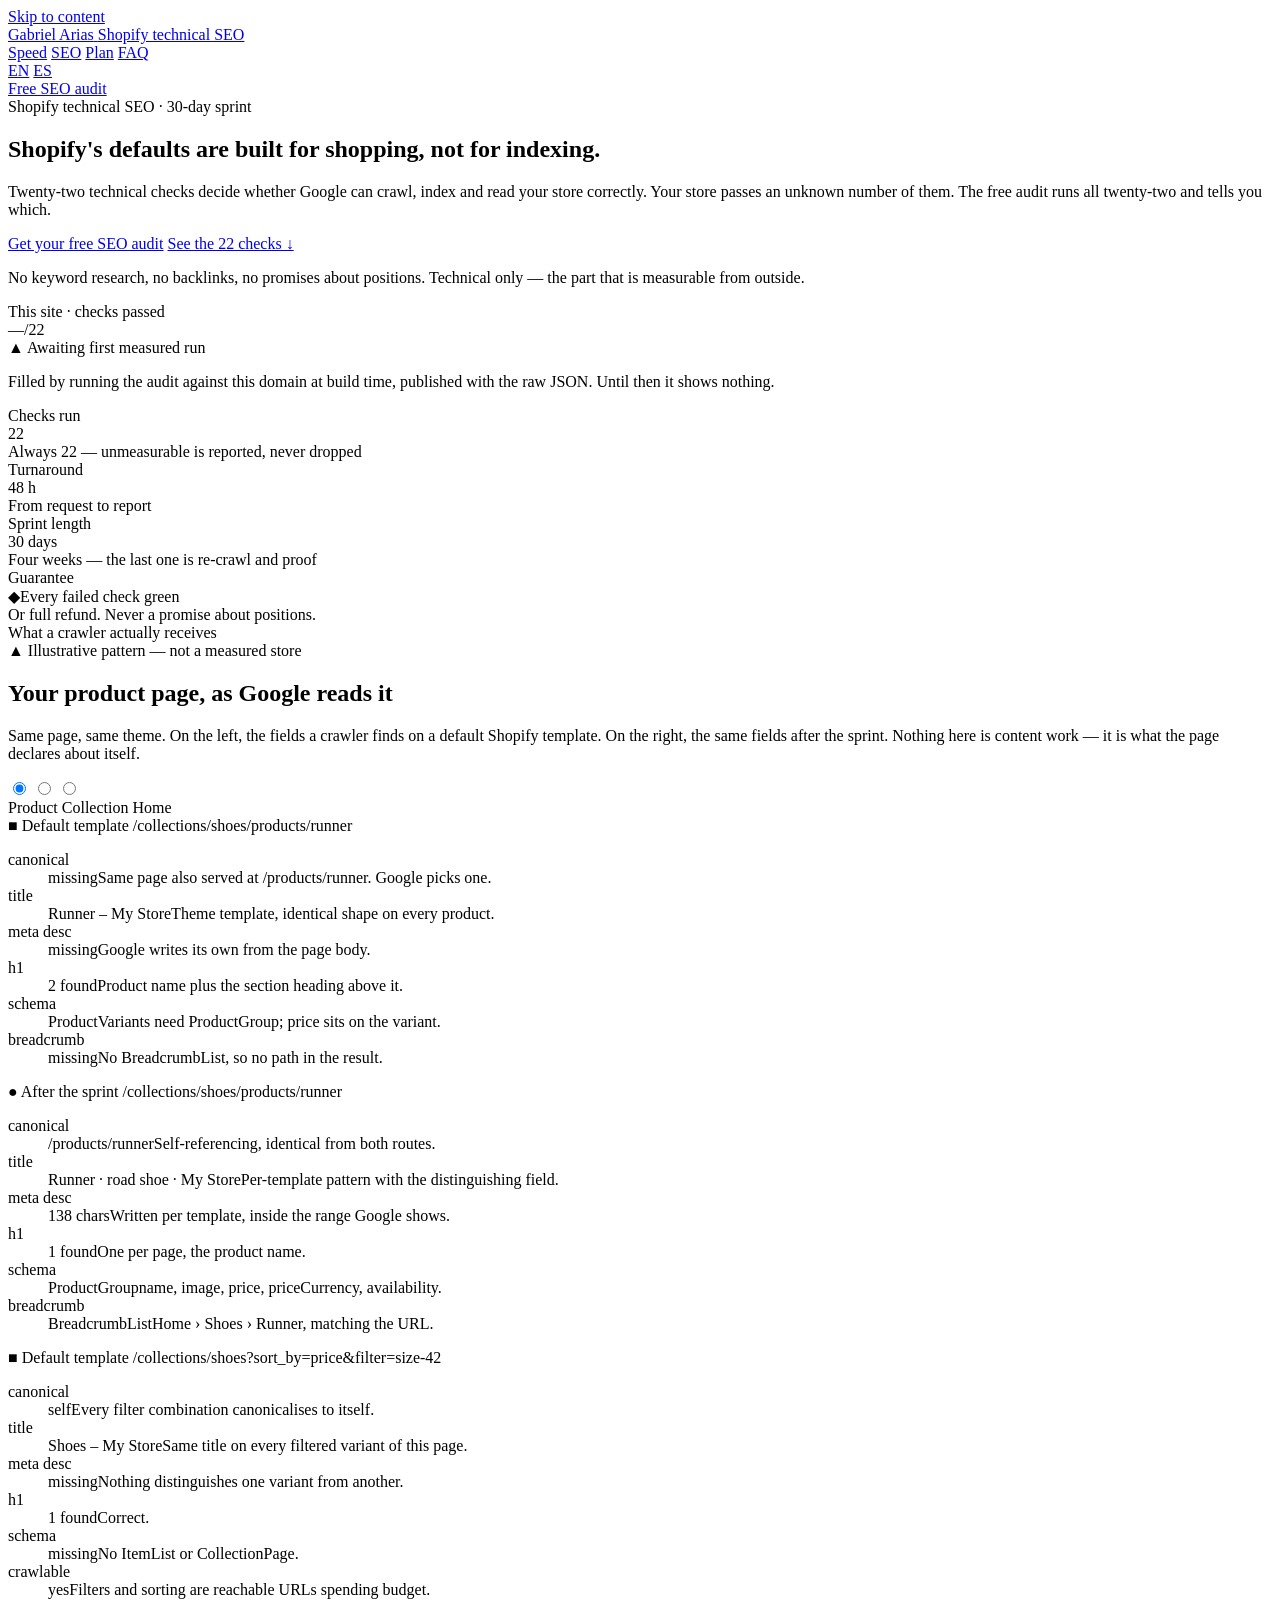
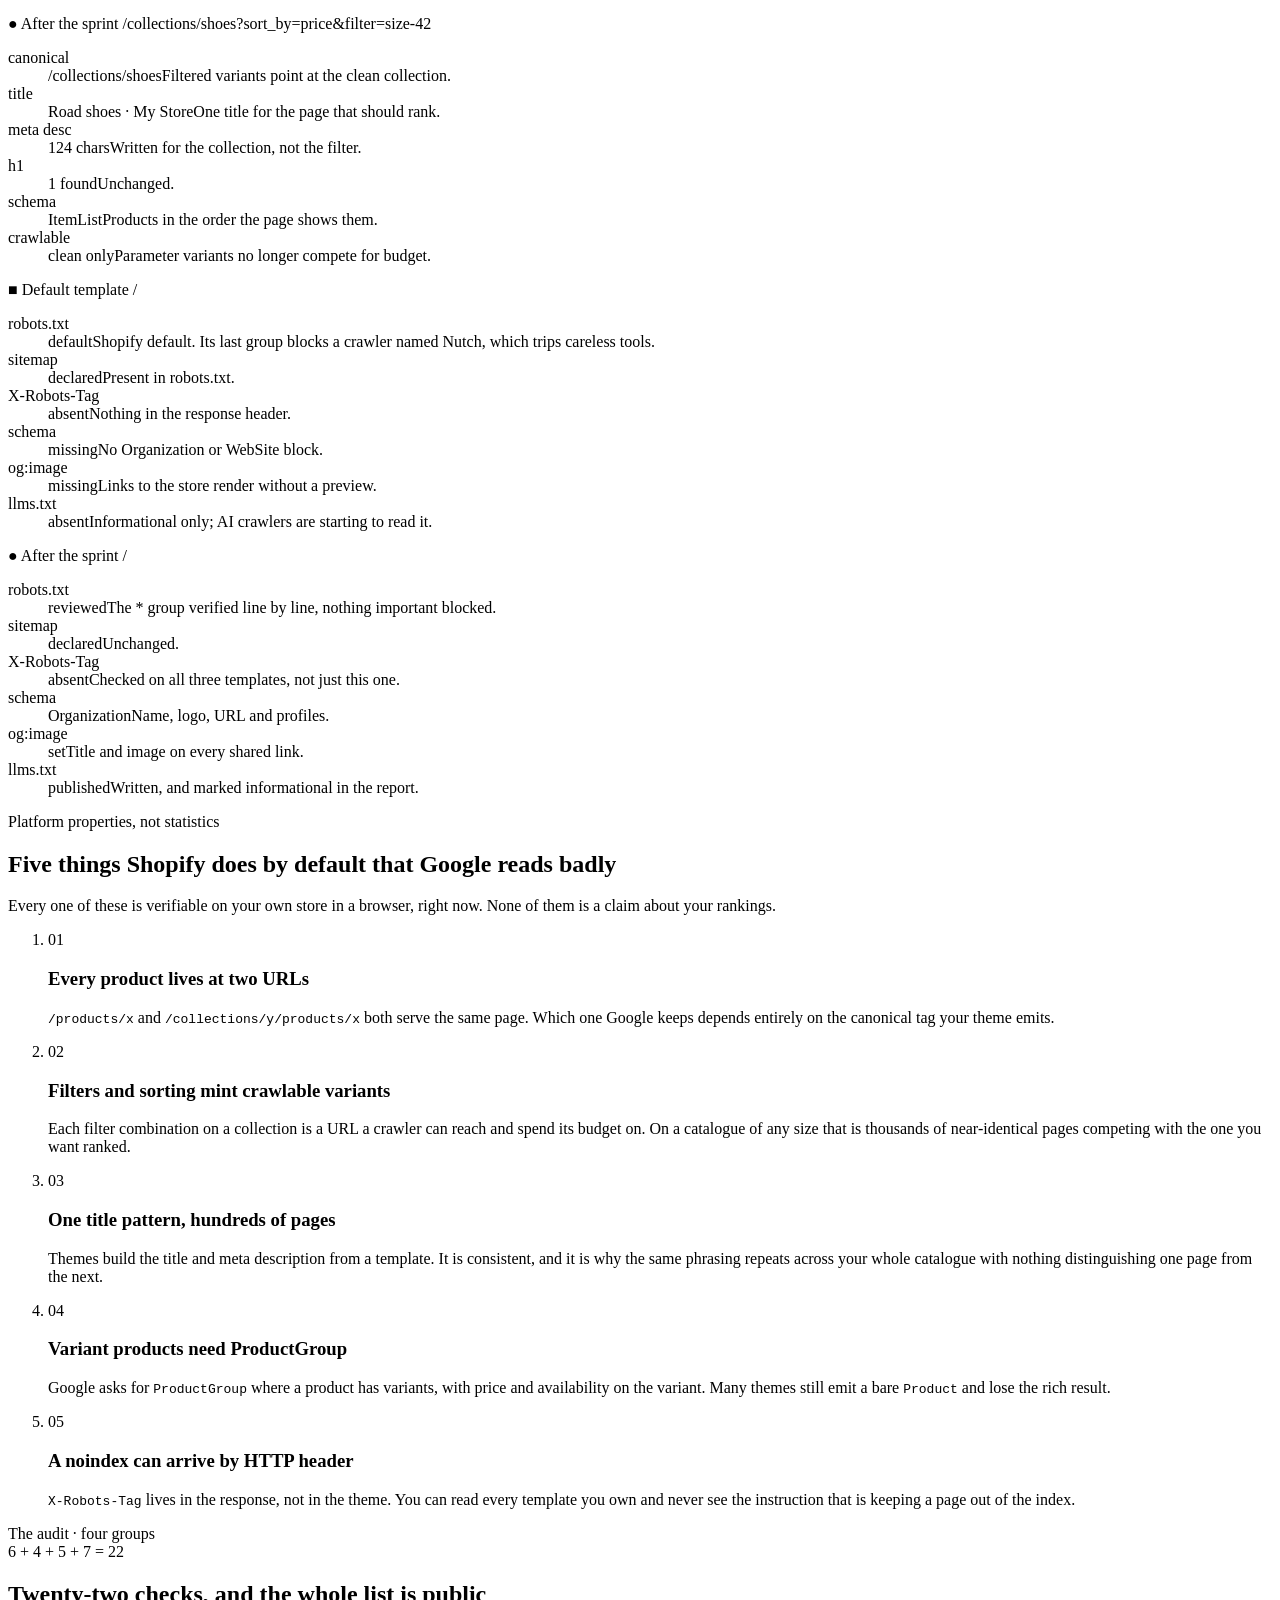
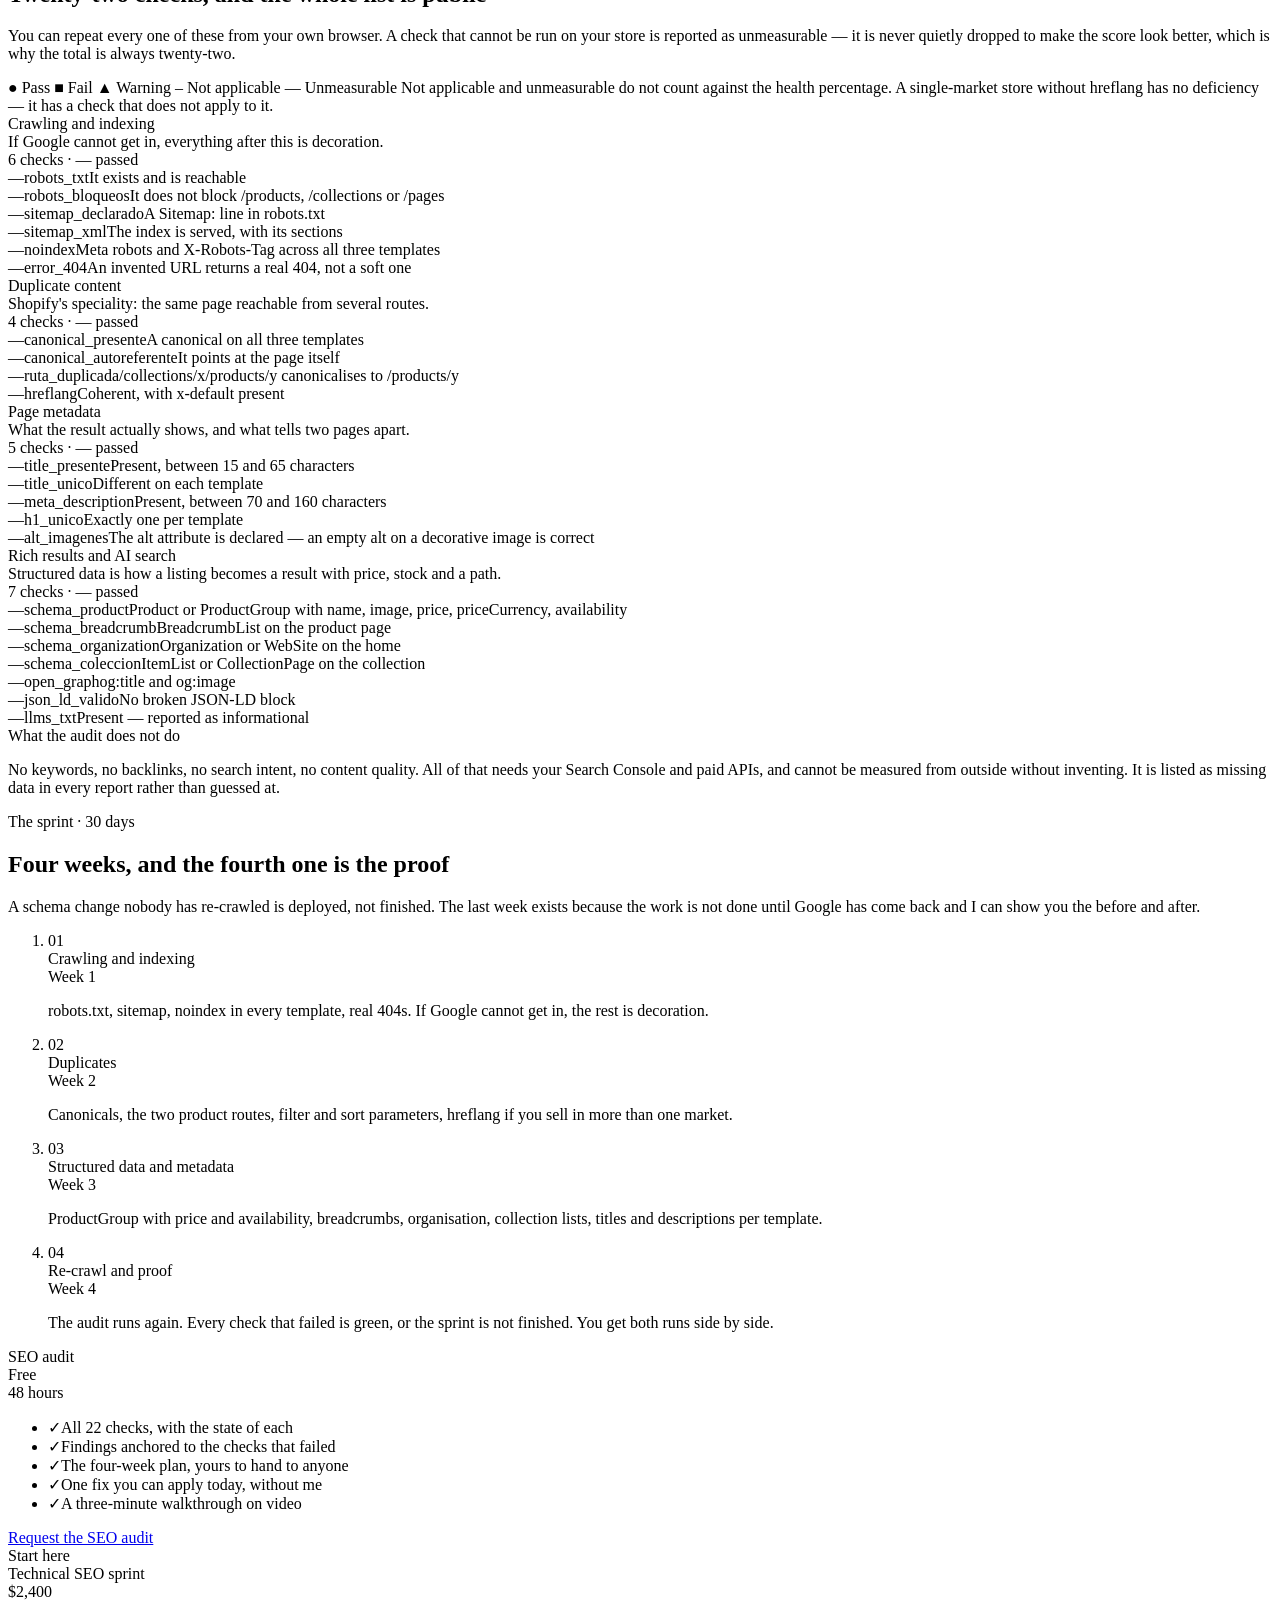
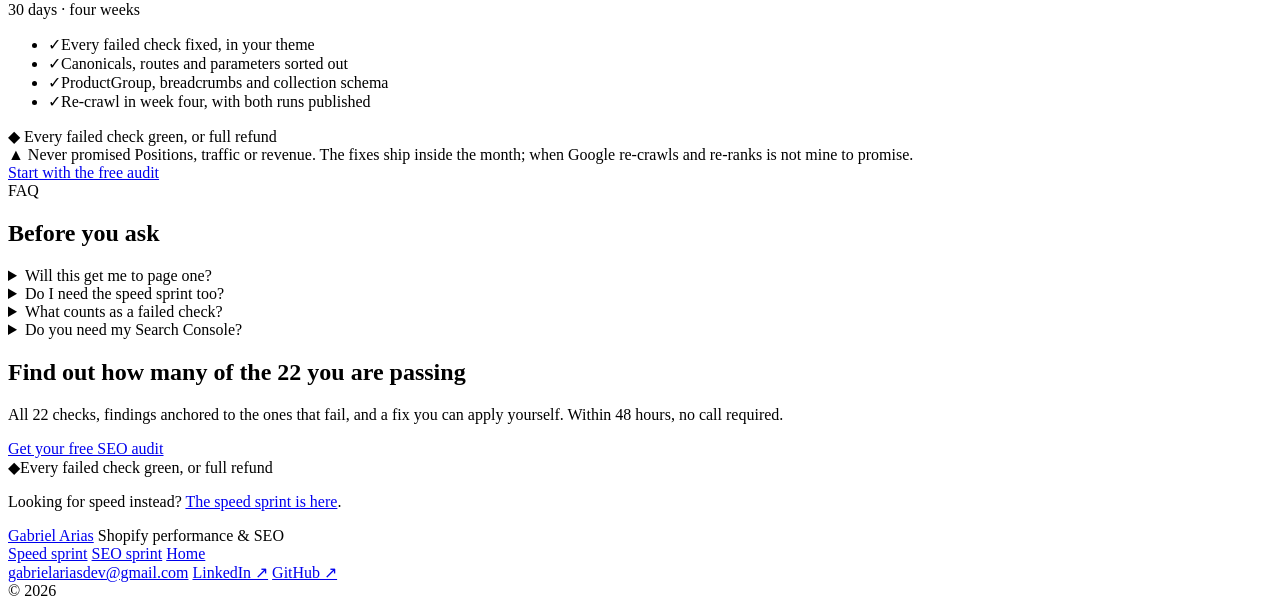
==== seo.html @ f62ab75b "Move to gaboauditmyweb.dev and add Vercel Web Analytics - canonical and og:url on the three pages, r" ====
<!DOCTYPE html>
<html lang="en">
<head>
<meta charset="utf-8">
<meta name="viewport" content="width=device-width, initial-scale=1">
<title data-i18n="se.metaTitle">Technical SEO sprint · Gabriel Arias</title>
<meta name="description" data-i18n-content="se.metaDescription" content="Twenty-two technical checks decide whether Google can crawl, index and read your Shopify store. The free audit runs all 22 and tells you which you pass.">
<link rel="icon" href="data:image/svg+xml,%3Csvg xmlns='http://www.w3.org/2000/svg' viewBox='0 0 32 32'%3E%3Crect width='32' height='32' rx='7' fill='%230E1013'/%3E%3Cpath d='M17.5 4 8 18h6l-1.5 10L22 14h-6z' fill='%232DD48F'/%3E%3C/svg%3E">

<link rel="canonical" href="https://gaboauditmyweb.dev/seo.html">
<meta property="og:type" content="website">
<meta property="og:url" content="https://gaboauditmyweb.dev/seo.html">
<meta property="og:title" data-i18n-content="se.ogTitle" content="Technical SEO sprint · Gabriel Arias">
<meta property="og:description" data-i18n-content="se.ogDescription" content="Every failed check green, or full refund. Never a promise about positions. Free 48-hour audit.">

<!-- Fonts are served from this origin; the @font-face block in styles.css
     explains why. These two are what the first screen needs: the headline,
     lede and buttons in sans, the eyebrow and brand role in mono 400.
     Preloading them starts the font download alongside the stylesheet
     instead of waiting for it to arrive and parse first. -->
<link rel="preload" href="assets/fonts/sans.woff2" as="font" type="font/woff2" crossorigin>
<link rel="preload" href="assets/fonts/mono-400.woff2" as="font" type="font/woff2" crossorigin>
<link rel="stylesheet" href="assets/styles.css">
<script src="assets/i18n.js" defer></script>
<script src="assets/main.js" defer></script>
<script src="/_vercel/insights/script.js" defer></script>
</head>
<body>

<!-- Ambient light. One fixed layer behind everything; the orb inside it
     follows the mouse and is display:none without one. styles.css explains
     why it costs a phone nothing. -->
<div class="glow" aria-hidden="true"><span class="glow__orb" data-glow></span></div>

<a class="skip" href="#main" data-i18n="nav.skip">Skip to content</a>

<header class="site-header is-solid">
  <div class="site-header__inner">
    <a class="brand" href="index.html">
      <span class="brand__name">Gabriel Arias</span>
      <span class="brand__role" data-i18n="se.brandRole">Shopify technical SEO</span>
    </a>
    <nav class="nav" data-i18n-aria="nav.primary" aria-label="Primary">
      <a class="nav__link" href="speed.html" data-i18n="nav.speed">Speed</a>
      <a class="nav__link nav__link--here" href="#checks" data-i18n="nav.seo">SEO</a>
      <a class="nav__link" href="#plan" data-i18n="nav.plan">Plan</a>
      <a class="nav__link" href="#faq" data-i18n="nav.faq">FAQ</a>
      <div class="lang" role="group" aria-label="Language · Idioma" data-lang-switch>
        <a class="lang__opt" href="?lang=en" hreflang="en" lang="en" data-lang="en" aria-current="true">EN</a>
        <a class="lang__opt" href="?lang=es" hreflang="es" lang="es" data-lang="es">ES</a>
      </div>
      <a class="btn btn--primary btn--sm" href="#audit" data-i18n="se.navCta">Free SEO audit</a>
    </nav>
  </div>
</header>

<main id="main" class="shell">

  <!-- ── Hero ─────────────────────────────────────────────────────────── -->
  <section class="section hero">
    <div>
      <div class="mono-label hero__eyebrow enter" data-i18n="se.eyebrow">Shopify technical SEO · 30-day sprint</div>
      <h1 class="h1 enter" data-i18n="se.title">Shopify's defaults are built for shopping, not for indexing.</h1>
      <p class="hero__lede enter enter--2" data-i18n="se.lede">Twenty-two technical checks decide whether Google can crawl, index and read your store correctly. Your store passes an unknown number of them. The free audit runs all twenty-two and tells you which.</p>
      <div class="hero__actions enter enter--3">
        <a class="btn btn--primary btn--lg" href="#audit" data-i18n="se.cta">Get your free SEO audit</a>
        <a class="link-quiet" href="#checks" data-i18n="se.link">See the 22 checks ↓</a>
      </div>
      <p class="hero__note enter enter--4" data-i18n="se.note">No keyword research, no backlinks, no promises about positions. Technical only — the part that is measurable from outside.</p>
    </div>

    <div class="card gauge enter enter--3">
      <div class="mono-label gauge__label" data-i18n="se.gaugeLabel">This site · checks passed</div>
      <div class="score">—<span class="score__total">/22</span></div>
      <span class="badge badge--warn badge--md" data-i18n="se.gaugeBadge">▲ Awaiting first measured run</span>
      <p class="gauge__note" data-i18n="se.gaugeNote">Filled by running the audit against this domain at build time, published with the raw JSON. Until then it shows nothing.</p>
    </div>
  </section>

  <!-- ── Facts strip ──────────────────────────────────────────────────── -->
  <section class="facts reveal" data-i18n-aria="facts.aria" aria-label="At a glance">
    <div class="fact">
      <div class="mono-label" data-i18n="se.checksRun">Checks run</div>
      <div class="fact__value">22</div>
      <div class="fact__note" data-i18n="se.checksNote">Always 22 — unmeasurable is reported, never dropped</div>
    </div>
    <div class="fact">
      <div class="mono-label" data-i18n="facts.turnaround">Turnaround</div>
      <div class="fact__value" data-i18n="facts.turnaroundValue">48 h</div>
      <div class="fact__note" data-i18n="facts.turnaroundNote2">From request to report</div>
    </div>
    <div class="fact">
      <div class="mono-label" data-i18n="facts.sprint">Sprint length</div>
      <div class="fact__value" data-i18n="facts.sprintValue">30 days</div>
      <div class="fact__note" data-i18n="se.sprintNote">Four weeks — the last one is re-crawl and proof</div>
    </div>
    <div class="fact fact--divided">
      <div class="mono-label" data-i18n="facts.guarantee">Guarantee</div>
      <div class="fact__value fact__value--sans"><span class="diamond" aria-hidden="true">◆</span><span data-i18n="se.guaranteeValue">Every failed check green</span></div>
      <div class="fact__note" data-i18n="se.guaranteeNote">Or full refund. Never a promise about positions.</div>
    </div>
  </section>

  <!-- ── What a crawler receives ──────────────────────────────────────────
       The template switch is a radio group plus CSS: no JavaScript, so it
       works with main.js blocked exactly as it does with it. -->
  <section class="section" id="reads">
    <div class="section__eyebrow-row">
      <div class="mono-label" data-i18n="se.readsEyebrow">What a crawler actually receives</div>
      <div class="badge badge--warn badge--sm" data-i18n="se.readsBadge">▲ Illustrative pattern — not a measured store</div>
    </div>
    <h2 class="h2 section__title" data-i18n="se.readsTitle">Your product page, as Google reads it</h2>
    <p class="section__lede" data-i18n="se.readsLede">Same page, same theme. On the left, the fields a crawler finds on a default Shopify template. On the right, the same fields after the sprint. Nothing here is content work — it is what the page declares about itself.</p>

    <div class="reads reveal">
      <input class="reads__radio" type="radio" name="tpl" id="tpl-product" checked>
      <input class="reads__radio" type="radio" name="tpl" id="tpl-collection">
      <input class="reads__radio" type="radio" name="tpl" id="tpl-home">

      <div class="reads__tabs" role="group" data-i18n-aria="se.tabsAria" aria-label="Template to inspect">
        <label class="reads__tab" for="tpl-product" data-i18n="se.tabProduct">Product</label>
        <label class="reads__tab" for="tpl-collection" data-i18n="se.tabCollection">Collection</label>
        <label class="reads__tab" for="tpl-home" data-i18n="se.tabHome">Home</label>
      </div>

      <!-- Product -->
      <div class="reads__panel" data-tpl="product">
        <div class="reads__col reads__col--bad">
          <div class="reads__head">
            <span class="mono-label mono-label--bad" data-i18n="se.default">■ Default template</span>
            <span class="reads__path">/collections/shoes/products/runner</span>
          </div>
          <dl class="reads__list">
            <div class="reads__row"><dt>canonical</dt><dd><span class="reads__v reads__v--bad" data-i18n="rd.missing">missing</span><span class="reads__n" data-i18n="rd.pb1">Same page also served at /products/runner. Google picks one.</span></dd></div>
            <div class="reads__row"><dt>title</dt><dd><span class="reads__v reads__v--warn">Runner – My Store</span><span class="reads__n" data-i18n="rd.pb2">Theme template, identical shape on every product.</span></dd></div>
            <div class="reads__row"><dt>meta desc</dt><dd><span class="reads__v reads__v--bad" data-i18n="rd.missing">missing</span><span class="reads__n" data-i18n="rd.pb3">Google writes its own from the page body.</span></dd></div>
            <div class="reads__row"><dt>h1</dt><dd><span class="reads__v reads__v--bad" data-i18n="rd.found2">2 found</span><span class="reads__n" data-i18n="rd.pb4">Product name plus the section heading above it.</span></dd></div>
            <div class="reads__row"><dt>schema</dt><dd><span class="reads__v reads__v--bad">Product</span><span class="reads__n" data-i18n="rd.pb5">Variants need ProductGroup; price sits on the variant.</span></dd></div>
            <div class="reads__row"><dt>breadcrumb</dt><dd><span class="reads__v reads__v--warn" data-i18n="rd.missing">missing</span><span class="reads__n" data-i18n="rd.pb6">No BreadcrumbList, so no path in the result.</span></dd></div>
          </dl>
        </div>
        <div class="reads__col reads__col--good">
          <div class="reads__head">
            <span class="mono-label mono-label--good" data-i18n="se.after">● After the sprint</span>
            <span class="reads__path">/collections/shoes/products/runner</span>
          </div>
          <dl class="reads__list">
            <div class="reads__row"><dt>canonical</dt><dd><span class="reads__v reads__v--good">/products/runner</span><span class="reads__n" data-i18n="rd.pa1">Self-referencing, identical from both routes.</span></dd></div>
            <div class="reads__row"><dt>title</dt><dd><span class="reads__v reads__v--good">Runner · road shoe · My Store</span><span class="reads__n" data-i18n="rd.pa2">Per-template pattern with the distinguishing field.</span></dd></div>
            <div class="reads__row"><dt>meta desc</dt><dd><span class="reads__v reads__v--good" data-i18n="rd.chars138">138 chars</span><span class="reads__n" data-i18n="rd.pa3">Written per template, inside the range Google shows.</span></dd></div>
            <div class="reads__row"><dt>h1</dt><dd><span class="reads__v reads__v--good" data-i18n="rd.found1">1 found</span><span class="reads__n" data-i18n="rd.pa4">One per page, the product name.</span></dd></div>
            <div class="reads__row"><dt>schema</dt><dd><span class="reads__v reads__v--good">ProductGroup</span><span class="reads__n" data-i18n="rd.pa5">name, image, price, priceCurrency, availability.</span></dd></div>
            <div class="reads__row"><dt>breadcrumb</dt><dd><span class="reads__v reads__v--good">BreadcrumbList</span><span class="reads__n" data-i18n="rd.pa6">Home › Shoes › Runner, matching the URL.</span></dd></div>
          </dl>
        </div>
      </div>

      <!-- Collection -->
      <div class="reads__panel" data-tpl="collection">
        <div class="reads__col reads__col--bad">
          <div class="reads__head">
            <span class="mono-label mono-label--bad" data-i18n="se.default">■ Default template</span>
            <span class="reads__path">/collections/shoes?sort_by=price&amp;filter=size-42</span>
          </div>
          <dl class="reads__list">
            <div class="reads__row"><dt>canonical</dt><dd><span class="reads__v reads__v--bad" data-i18n="rd.self">self</span><span class="reads__n" data-i18n="rd.cb1">Every filter combination canonicalises to itself.</span></dd></div>
            <div class="reads__row"><dt>title</dt><dd><span class="reads__v reads__v--bad">Shoes – My Store</span><span class="reads__n" data-i18n="rd.cb2">Same title on every filtered variant of this page.</span></dd></div>
            <div class="reads__row"><dt>meta desc</dt><dd><span class="reads__v reads__v--warn" data-i18n="rd.missing">missing</span><span class="reads__n" data-i18n="rd.cb3">Nothing distinguishes one variant from another.</span></dd></div>
            <div class="reads__row"><dt>h1</dt><dd><span class="reads__v reads__v--good" data-i18n="rd.found1">1 found</span><span class="reads__n" data-i18n="rd.cb4">Correct.</span></dd></div>
            <div class="reads__row"><dt>schema</dt><dd><span class="reads__v reads__v--warn" data-i18n="rd.missing">missing</span><span class="reads__n" data-i18n="rd.cb5">No ItemList or CollectionPage.</span></dd></div>
            <div class="reads__row"><dt>crawlable</dt><dd><span class="reads__v reads__v--bad" data-i18n="rd.yes">yes</span><span class="reads__n" data-i18n="rd.cb6">Filters and sorting are reachable URLs spending budget.</span></dd></div>
          </dl>
        </div>
        <div class="reads__col reads__col--good">
          <div class="reads__head">
            <span class="mono-label mono-label--good" data-i18n="se.after">● After the sprint</span>
            <span class="reads__path">/collections/shoes?sort_by=price&amp;filter=size-42</span>
          </div>
          <dl class="reads__list">
            <div class="reads__row"><dt>canonical</dt><dd><span class="reads__v reads__v--good">/collections/shoes</span><span class="reads__n" data-i18n="rd.ca1">Filtered variants point at the clean collection.</span></dd></div>
            <div class="reads__row"><dt>title</dt><dd><span class="reads__v reads__v--good">Road shoes · My Store</span><span class="reads__n" data-i18n="rd.ca2">One title for the page that should rank.</span></dd></div>
            <div class="reads__row"><dt>meta desc</dt><dd><span class="reads__v reads__v--good" data-i18n="rd.chars124">124 chars</span><span class="reads__n" data-i18n="rd.ca3">Written for the collection, not the filter.</span></dd></div>
            <div class="reads__row"><dt>h1</dt><dd><span class="reads__v reads__v--good" data-i18n="rd.found1">1 found</span><span class="reads__n" data-i18n="rd.ca4">Unchanged.</span></dd></div>
            <div class="reads__row"><dt>schema</dt><dd><span class="reads__v reads__v--good">ItemList</span><span class="reads__n" data-i18n="rd.ca5">Products in the order the page shows them.</span></dd></div>
            <div class="reads__row"><dt>crawlable</dt><dd><span class="reads__v reads__v--good" data-i18n="rd.cleanOnly">clean only</span><span class="reads__n" data-i18n="rd.ca6">Parameter variants no longer compete for budget.</span></dd></div>
          </dl>
        </div>
      </div>

      <!-- Home -->
      <div class="reads__panel" data-tpl="home">
        <div class="reads__col reads__col--bad">
          <div class="reads__head">
            <span class="mono-label mono-label--bad" data-i18n="se.default">■ Default template</span>
            <span class="reads__path">/</span>
          </div>
          <dl class="reads__list">
            <div class="reads__row"><dt>robots.txt</dt><dd><span class="reads__v reads__v--warn" data-i18n="rd.default">default</span><span class="reads__n" data-i18n="rd.hb1">Shopify default. Its last group blocks a crawler named Nutch, which trips careless tools.</span></dd></div>
            <div class="reads__row"><dt>sitemap</dt><dd><span class="reads__v reads__v--good" data-i18n="rd.declared">declared</span><span class="reads__n" data-i18n="rd.hb2">Present in robots.txt.</span></dd></div>
            <div class="reads__row"><dt>X-Robots-Tag</dt><dd><span class="reads__v reads__v--good" data-i18n="rd.absent">absent</span><span class="reads__n" data-i18n="rd.hb3">Nothing in the response header.</span></dd></div>
            <div class="reads__row"><dt>schema</dt><dd><span class="reads__v reads__v--bad" data-i18n="rd.missing">missing</span><span class="reads__n" data-i18n="rd.hb4">No Organization or WebSite block.</span></dd></div>
            <div class="reads__row"><dt>og:image</dt><dd><span class="reads__v reads__v--warn" data-i18n="rd.missing">missing</span><span class="reads__n" data-i18n="rd.hb5">Links to the store render without a preview.</span></dd></div>
            <div class="reads__row"><dt>llms.txt</dt><dd><span class="reads__v reads__v--warn" data-i18n="rd.absent">absent</span><span class="reads__n" data-i18n="rd.hb6">Informational only; AI crawlers are starting to read it.</span></dd></div>
          </dl>
        </div>
        <div class="reads__col reads__col--good">
          <div class="reads__head">
            <span class="mono-label mono-label--good" data-i18n="se.after">● After the sprint</span>
            <span class="reads__path">/</span>
          </div>
          <dl class="reads__list">
            <div class="reads__row"><dt>robots.txt</dt><dd><span class="reads__v reads__v--good" data-i18n="rd.reviewed">reviewed</span><span class="reads__n" data-i18n="rd.ha1">The * group verified line by line, nothing important blocked.</span></dd></div>
            <div class="reads__row"><dt>sitemap</dt><dd><span class="reads__v reads__v--good" data-i18n="rd.declared">declared</span><span class="reads__n" data-i18n="rd.ha2">Unchanged.</span></dd></div>
            <div class="reads__row"><dt>X-Robots-Tag</dt><dd><span class="reads__v reads__v--good" data-i18n="rd.absent">absent</span><span class="reads__n" data-i18n="rd.ha3">Checked on all three templates, not just this one.</span></dd></div>
            <div class="reads__row"><dt>schema</dt><dd><span class="reads__v reads__v--good">Organization</span><span class="reads__n" data-i18n="rd.ha4">Name, logo, URL and profiles.</span></dd></div>
            <div class="reads__row"><dt>og:image</dt><dd><span class="reads__v reads__v--good" data-i18n="rd.set">set</span><span class="reads__n" data-i18n="rd.ha5">Title and image on every shared link.</span></dd></div>
            <div class="reads__row"><dt>llms.txt</dt><dd><span class="reads__v reads__v--good" data-i18n="rd.published">published</span><span class="reads__n" data-i18n="rd.ha6">Written, and marked informational in the report.</span></dd></div>
          </dl>
        </div>
      </div>
    </div>
  </section>

  <!-- ── Platform defaults ────────────────────────────────────────────── -->
  <section class="section section--rule" id="defaults">
    <div class="mono-label section__eyebrow" data-i18n="se.defEyebrow">Platform properties, not statistics</div>
    <h2 class="h2 section__title" data-i18n="se.defTitle">Five things Shopify does by default that Google reads badly</h2>
    <p class="section__lede" data-i18n="se.defLede">Every one of these is verifiable on your own store in a browser, right now. None of them is a claim about your rankings.</p>

    <ol class="anatomy anatomy--flat reveal">
      <li class="anatomy__item">
        <span class="anatomy__n">01</span>
        <div>
          <h3 class="anatomy__title" data-i18n="se.d1t">Every product lives at two URLs</h3>
          <p class="anatomy__text"><code class="code">/products/x</code><span data-i18n="se.d1a"> and </span><code class="code">/collections/y/products/x</code><span data-i18n="se.d1b"> both serve the same page. Which one Google keeps depends entirely on the canonical tag your theme emits.</span></p>
        </div>
      </li>
      <li class="anatomy__item">
        <span class="anatomy__n">02</span>
        <div>
          <h3 class="anatomy__title" data-i18n="se.d2t">Filters and sorting mint crawlable variants</h3>
          <p class="anatomy__text" data-i18n="se.d2">Each filter combination on a collection is a URL a crawler can reach and spend its budget on. On a catalogue of any size that is thousands of near-identical pages competing with the one you want ranked.</p>
        </div>
      </li>
      <li class="anatomy__item">
        <span class="anatomy__n">03</span>
        <div>
          <h3 class="anatomy__title" data-i18n="se.d3t">One title pattern, hundreds of pages</h3>
          <p class="anatomy__text" data-i18n="se.d3">Themes build the title and meta description from a template. It is consistent, and it is why the same phrasing repeats across your whole catalogue with nothing distinguishing one page from the next.</p>
        </div>
      </li>
      <li class="anatomy__item">
        <span class="anatomy__n">04</span>
        <div>
          <h3 class="anatomy__title" data-i18n="se.d4t">Variant products need ProductGroup</h3>
          <p class="anatomy__text"><span data-i18n="se.d4a">Google asks for </span><code class="code">ProductGroup</code><span data-i18n="se.d4b"> where a product has variants, with price and availability on the variant. Many themes still emit a bare </span><code class="code">Product</code><span data-i18n="se.d4c"> and lose the rich result.</span></p>
        </div>
      </li>
      <li class="anatomy__item">
        <span class="anatomy__n">05</span>
        <div>
          <h3 class="anatomy__title" data-i18n="se.d5t">A noindex can arrive by HTTP header</h3>
          <p class="anatomy__text"><code class="code">X-Robots-Tag</code><span data-i18n="se.d5"> lives in the response, not in the theme. You can read every template you own and never see the instruction that is keeping a page out of the index.</span></p>
        </div>
      </li>
    </ol>
  </section>

  <!-- ── The 22 checks ────────────────────────────────────────────────── -->
  <section class="section section--rule" id="checks">
    <div class="section__eyebrow-row">
      <div class="mono-label" data-i18n="se.checksEyebrow">The audit · four groups</div>
      <div class="mono-label">6 + 4 + 5 + 7 = 22</div>
    </div>
    <h2 class="h2 section__title" data-i18n="se.checksTitle">Twenty-two checks, and the whole list is public</h2>
    <p class="section__lede" data-i18n="se.checksLede">You can repeat every one of these from your own browser. A check that cannot be run on your store is reported as unmeasurable — it is never quietly dropped to make the score look better, which is why the total is always twenty-two.</p>

    <div class="legend">
      <span class="badge badge--good badge--sm" data-i18n="se.pass">● Pass</span>
      <span class="badge badge--bad badge--sm" data-i18n="se.fail">■ Fail</span>
      <span class="badge badge--warn badge--sm" data-i18n="se.warn">▲ Warning</span>
      <span class="badge badge--outline badge--sm" data-i18n="se.na">– Not applicable</span>
      <span class="badge badge--outline badge--sm badge--muted" data-i18n="se.unmeasurable">— Unmeasurable</span>
      <span class="legend__note" data-i18n="se.legendNote">Not applicable and unmeasurable do not count against the health percentage. A single-market store without hreflang has no deficiency — it has a check that does not apply to it.</span>
    </div>

    <div class="checks reveal">
      <div class="checks__group">
        <div class="checks__head">
          <div>
            <div class="checks__title" data-i18n="groups.crawl">Crawling and indexing</div>
            <div class="checks__why" data-i18n="se.g1why">If Google cannot get in, everything after this is decoration.</div>
          </div>
          <div class="mono-label checks__count"><span data-i18n="se.checksWord">6 checks</span> · — <span data-i18n="se.passedWord">passed</span></div>
        </div>
        <div class="checks__row"><span class="checks__state">—</span><span class="checks__id">robots_txt</span><span class="checks__what" data-i18n="se.c1">It exists and is reachable</span></div>
        <div class="checks__row"><span class="checks__state">—</span><span class="checks__id">robots_bloqueos</span><span class="checks__what" data-i18n="se.c2">It does not block /products, /collections or /pages</span></div>
        <div class="checks__row"><span class="checks__state">—</span><span class="checks__id">sitemap_declarado</span><span class="checks__what" data-i18n="se.c3">A Sitemap: line in robots.txt</span></div>
        <div class="checks__row"><span class="checks__state">—</span><span class="checks__id">sitemap_xml</span><span class="checks__what" data-i18n="se.c4">The index is served, with its sections</span></div>
        <div class="checks__row"><span class="checks__state">—</span><span class="checks__id">noindex</span><span class="checks__what" data-i18n="se.c5">Meta robots and X-Robots-Tag across all three templates</span></div>
        <div class="checks__row"><span class="checks__state">—</span><span class="checks__id">error_404</span><span class="checks__what" data-i18n="se.c6">An invented URL returns a real 404, not a soft one</span></div>
      </div>

      <div class="checks__group">
        <div class="checks__head">
          <div>
            <div class="checks__title" data-i18n="groups.dupes">Duplicate content</div>
            <div class="checks__why" data-i18n="se.g2why">Shopify's speciality: the same page reachable from several routes.</div>
          </div>
          <div class="mono-label checks__count"><span data-i18n="se.checksWord4">4 checks</span> · — <span data-i18n="se.passedWord">passed</span></div>
        </div>
        <div class="checks__row"><span class="checks__state">—</span><span class="checks__id">canonical_presente</span><span class="checks__what" data-i18n="se.c7">A canonical on all three templates</span></div>
        <div class="checks__row"><span class="checks__state">—</span><span class="checks__id">canonical_autoreferente</span><span class="checks__what" data-i18n="se.c8">It points at the page itself</span></div>
        <div class="checks__row"><span class="checks__state">—</span><span class="checks__id">ruta_duplicada</span><span class="checks__what" data-i18n="se.c9">/collections/x/products/y canonicalises to /products/y</span></div>
        <div class="checks__row"><span class="checks__state">—</span><span class="checks__id">hreflang</span><span class="checks__what" data-i18n="se.c10">Coherent, with x-default present</span></div>
      </div>

      <div class="checks__group">
        <div class="checks__head">
          <div>
            <div class="checks__title" data-i18n="groups.meta">Page metadata</div>
            <div class="checks__why" data-i18n="se.g3why">What the result actually shows, and what tells two pages apart.</div>
          </div>
          <div class="mono-label checks__count"><span data-i18n="se.checksWord5">5 checks</span> · — <span data-i18n="se.passedWord">passed</span></div>
        </div>
        <div class="checks__row"><span class="checks__state">—</span><span class="checks__id">title_presente</span><span class="checks__what" data-i18n="se.c11">Present, between 15 and 65 characters</span></div>
        <div class="checks__row"><span class="checks__state">—</span><span class="checks__id">title_unico</span><span class="checks__what" data-i18n="se.c12">Different on each template</span></div>
        <div class="checks__row"><span class="checks__state">—</span><span class="checks__id">meta_description</span><span class="checks__what" data-i18n="se.c13">Present, between 70 and 160 characters</span></div>
        <div class="checks__row"><span class="checks__state">—</span><span class="checks__id">h1_unico</span><span class="checks__what" data-i18n="se.c14">Exactly one per template</span></div>
        <div class="checks__row"><span class="checks__state">—</span><span class="checks__id">alt_imagenes</span><span class="checks__what" data-i18n="se.c15">The alt attribute is declared — an empty alt on a decorative image is correct</span></div>
      </div>

      <div class="checks__group">
        <div class="checks__head">
          <div>
            <div class="checks__title" data-i18n="groups.rich">Rich results and AI search</div>
            <div class="checks__why" data-i18n="se.g4why">Structured data is how a listing becomes a result with price, stock and a path.</div>
          </div>
          <div class="mono-label checks__count"><span data-i18n="se.checksWord7">7 checks</span> · — <span data-i18n="se.passedWord">passed</span></div>
        </div>
        <div class="checks__row"><span class="checks__state">—</span><span class="checks__id">schema_product</span><span class="checks__what" data-i18n="se.c16">Product or ProductGroup with name, image, price, priceCurrency, availability</span></div>
        <div class="checks__row"><span class="checks__state">—</span><span class="checks__id">schema_breadcrumb</span><span class="checks__what" data-i18n="se.c17">BreadcrumbList on the product page</span></div>
        <div class="checks__row"><span class="checks__state">—</span><span class="checks__id">schema_organization</span><span class="checks__what" data-i18n="se.c18">Organization or WebSite on the home</span></div>
        <div class="checks__row"><span class="checks__state">—</span><span class="checks__id">schema_coleccion</span><span class="checks__what" data-i18n="se.c19">ItemList or CollectionPage on the collection</span></div>
        <div class="checks__row"><span class="checks__state">—</span><span class="checks__id">open_graph</span><span class="checks__what" data-i18n="se.c20">og:title and og:image</span></div>
        <div class="checks__row"><span class="checks__state">—</span><span class="checks__id">json_ld_valido</span><span class="checks__what" data-i18n="se.c21">No broken JSON-LD block</span></div>
        <div class="checks__row"><span class="checks__state">—</span><span class="checks__id">llms_txt</span><span class="checks__what" data-i18n="se.c22">Present — reported as informational</span></div>
      </div>
    </div>

    <div class="notdo">
      <div class="mono-label" data-i18n="se.notdoLabel">What the audit does not do</div>
      <p data-i18n="se.notdoText">No keywords, no backlinks, no search intent, no content quality. All of that needs your Search Console and paid APIs, and cannot be measured from outside without inventing. It is listed as missing data in every report rather than guessed at.</p>
    </div>
  </section>

  <!-- ── The sprint ───────────────────────────────────────────────────── -->
  <section class="section section--rule" id="plan">
    <div class="mono-label section__eyebrow" data-i18n="se.planEyebrow">The sprint · 30 days</div>
    <h2 class="h2 section__title" data-i18n="se.planTitle">Four weeks, and the fourth one is the proof</h2>
    <p class="section__lede" data-i18n="se.planLede">A schema change nobody has re-crawled is deployed, not finished. The last week exists because the work is not done until Google has come back and I can show you the before and after.</p>

    <ol class="steps steps--plan reveal">
      <li class="card step">
        <span class="step__n step__n--active">01</span>
        <div class="step__title" data-i18n="groups.crawl">Crawling and indexing</div>
        <div class="step__when" data-i18n="week.1">Week 1</div>
        <p class="step__text" data-i18n="se.w1Text">robots.txt, sitemap, noindex in every template, real 404s. If Google cannot get in, the rest is decoration.</p>
      </li>
      <li class="card step">
        <span class="step__n">02</span>
        <div class="step__title" data-i18n="groups.dupes">Duplicates</div>
        <div class="step__when" data-i18n="week.2">Week 2</div>
        <p class="step__text" data-i18n="se.w2Text">Canonicals, the two product routes, filter and sort parameters, hreflang if you sell in more than one market.</p>
      </li>
      <li class="card step">
        <span class="step__n">03</span>
        <div class="step__title" data-i18n="se.w3">Structured data and metadata</div>
        <div class="step__when" data-i18n="week.3">Week 3</div>
        <p class="step__text" data-i18n="se.w3Text">ProductGroup with price and availability, breadcrumbs, organisation, collection lists, titles and descriptions per template.</p>
      </li>
      <li class="card step step--active">
        <span class="step__n step__n--active">04</span>
        <div class="step__title" data-i18n="se.w4">Re-crawl and proof</div>
        <div class="step__when" data-i18n="week.4">Week 4</div>
        <p class="step__text" data-i18n="se.w4Text">The audit runs again. Every check that failed is green, or the sprint is not finished. You get both runs side by side.</p>
      </li>
    </ol>

    <div class="plans plans--pair reveal">
      <div class="card plan">
        <div>
          <div class="mono-label plan__kind" data-i18n="se.auditKind">SEO audit</div>
          <div class="plan__price" data-i18n="plans.auditPrice">Free</div>
          <div class="plan__term" data-i18n="plans.auditTerm">48 hours</div>
        </div>
        <ul class="ticks">
          <li><span class="tick" aria-hidden="true">✓</span><span data-i18n="se.audit1">All 22 checks, with the state of each</span></li>
          <li><span class="tick" aria-hidden="true">✓</span><span data-i18n="se.audit2">Findings anchored to the checks that failed</span></li>
          <li><span class="tick" aria-hidden="true">✓</span><span data-i18n="se.audit3">The four-week plan, yours to hand to anyone</span></li>
          <li><span class="tick" aria-hidden="true">✓</span><span data-i18n="plans.audit4">One fix you can apply today, without me</span></li>
          <li><span class="tick" aria-hidden="true">✓</span><span data-i18n="plans.audit5">A three-minute walkthrough on video</span></li>
        </ul>
        <a class="btn btn--secondary" href="#audit" data-i18n="se.auditCta">Request the SEO audit</a>
      </div>

      <div class="card card--brand plan">
        <span class="plan__flag" data-i18n="plans.flag">Start here</span>
        <div>
          <div class="mono-label plan__kind" data-i18n="se.sprintKind">Technical SEO sprint</div>
          <div class="plan__price">$2,400</div>
          <div class="plan__term" data-i18n="se.sprintTerm">30 days · four weeks</div>
        </div>
        <ul class="ticks">
          <li><span class="tick" aria-hidden="true">✓</span><span data-i18n="se.sprint1">Every failed check fixed, in your theme</span></li>
          <li><span class="tick" aria-hidden="true">✓</span><span data-i18n="se.sprint2">Canonicals, routes and parameters sorted out</span></li>
          <li><span class="tick" aria-hidden="true">✓</span><span data-i18n="se.sprint3">ProductGroup, breadcrumbs and collection schema</span></li>
          <li><span class="tick" aria-hidden="true">✓</span><span data-i18n="se.sprint4">Re-crawl in week four, with both runs published</span></li>
        </ul>
        <div class="warranty">
          <span class="diamond" aria-hidden="true">◆</span>
          <span data-i18n="se.warranty">Every failed check green, or full refund</span>
        </div>
        <div class="never">
          <span class="never__flag" data-i18n="se.neverFlag">▲ Never promised</span>
          <span class="never__text" data-i18n="se.neverText">Positions, traffic or revenue. The fixes ship inside the month; when Google re-crawls and re-ranks is not mine to promise.</span>
        </div>
        <a class="btn btn--primary" href="#audit" data-i18n="plans.sprintCta">Start with the free audit</a>
      </div>
    </div>
  </section>

  <!-- ── FAQ ──────────────────────────────────────────────────────────── -->
  <section class="section section--rule" id="faq">
    <div class="mono-label section__eyebrow" data-i18n="faq.eyebrow">FAQ</div>
    <h2 class="h2 section__title section__title--last" data-i18n="faq.title">Before you ask</h2>
    <div class="faq reveal">
      <details class="faq__item">
        <summary class="faq__q"><span data-i18n="se.q1">Will this get me to page one?</span><span class="faq__sign" aria-hidden="true"></span></summary>
        <p class="faq__a" data-i18n="se.a1">Placeholder. No, and anyone who promises it is selling something else. This makes your store correctly crawlable, indexable and readable. What you rank for after that depends on your content and your market — neither of which I am touching.</p>
      </details>
      <details class="faq__item">
        <summary class="faq__q"><span data-i18n="se.q2">Do I need the speed sprint too?</span><span class="faq__sign" aria-hidden="true"></span></summary>
        <p class="faq__a"><span data-i18n="se.a2a">Placeholder. They are sold separately and neither depends on the other. If you are choosing, start with </span><a href="speed.html" data-i18n="se.a2link">speed</a><span data-i18n="se.a2b"> when your traffic is already there, and with SEO when it is not.</span></p>
      </details>
      <details class="faq__item">
        <summary class="faq__q"><span data-i18n="se.q3">What counts as a failed check?</span><span class="faq__sign" aria-hidden="true"></span></summary>
        <p class="faq__a" data-i18n="se.a3">Placeholder. The audit lists each of the 22 with its state before we start. The guarantee covers exactly the ones marked as failing in that first run — agreed in writing, no moving target.</p>
      </details>
      <details class="faq__item faq__item--last">
        <summary class="faq__q"><span data-i18n="se.q4">Do you need my Search Console?</span><span class="faq__sign" aria-hidden="true"></span></summary>
        <p class="faq__a" data-i18n="se.a4">Placeholder. Not for the audit — everything in it is measured from outside. During the sprint it helps for the re-crawl in week four, but it is not required.</p>
      </details>
    </div>
  </section>

  <!-- ── Audit CTA ────────────────────────────────────────────────────── -->
  <section class="section section--rule" id="audit">
    <div class="card cta reveal">
      <h2 class="h2 cta__title" data-i18n="se.ctaTitle">Find out how many of the 22 you are passing</h2>
      <p class="cta__lede" data-i18n="se.ctaLede">All 22 checks, findings anchored to the ones that fail, and a fix you can apply yourself. Within 48 hours, no call required.</p>
      <a class="btn btn--primary btn--lg" data-i18n="se.cta" data-i18n-href="cta.seoMailto" href="mailto:gabrielariasdev@gmail.com?subject=Free%20Shopify%20SEO%20audit&amp;body=Store%20URL%3A%20">Get your free SEO audit</a>
      <div class="cta__warranty"><span class="diamond" aria-hidden="true">◆</span><span data-i18n="se.warranty">Every failed check green, or full refund</span></div>
      <p class="cta__cross"><span data-i18n="se.crossA">Looking for speed instead? </span><a href="speed.html" data-i18n="se.crossLink">The speed sprint is here</a><span data-i18n="se.crossB">.</span></p>
    </div>
  </section>
</main>

<footer class="site-footer">
  <div class="site-footer__inner">
    <div class="foot-brand">
      <a class="foot-brand__name" href="index.html">Gabriel Arias</a>
      <span class="mono-label" data-i18n="brand.role">Shopify performance &amp; SEO</span>
    </div>
    <div class="foot-links">
      <a href="speed.html" data-i18n="foot.speed">Speed sprint</a>
      <a href="seo.html" data-i18n="foot.seo">SEO sprint</a>
      <a class="foot-links__muted" href="index.html" data-i18n="foot.home">Home</a>
    </div>
    <div class="foot-links">
      <a href="mailto:gabrielariasdev@gmail.com">gabrielariasdev@gmail.com</a>
      <a href="https://www.linkedin.com/in/gabriel-oniel-arias/" rel="me noopener">LinkedIn ↗</a>
      <a class="foot-links__muted" href="https://github.com/gabo5612/" rel="me noopener">GitHub ↗</a>
    </div>
    <div class="foot-copy">© 2026</div>
  </div>
</footer>

</body>
</html>
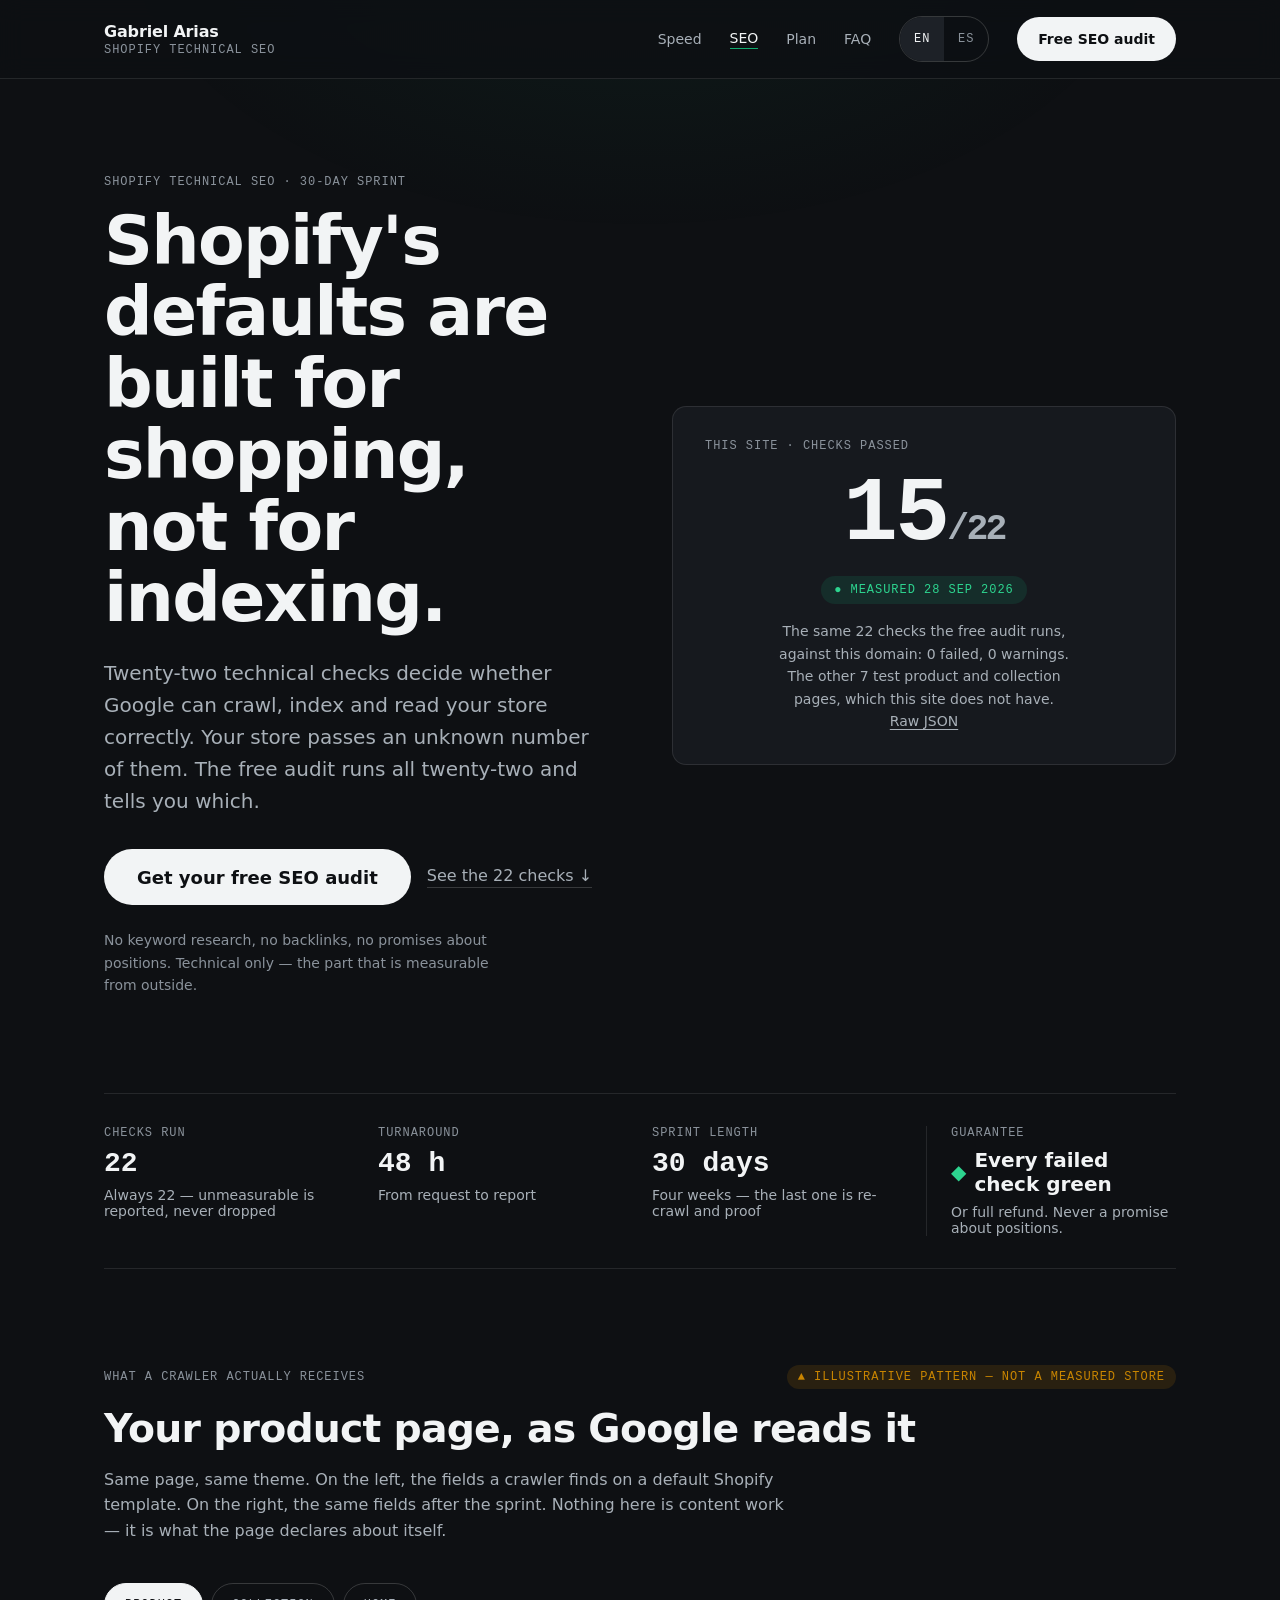
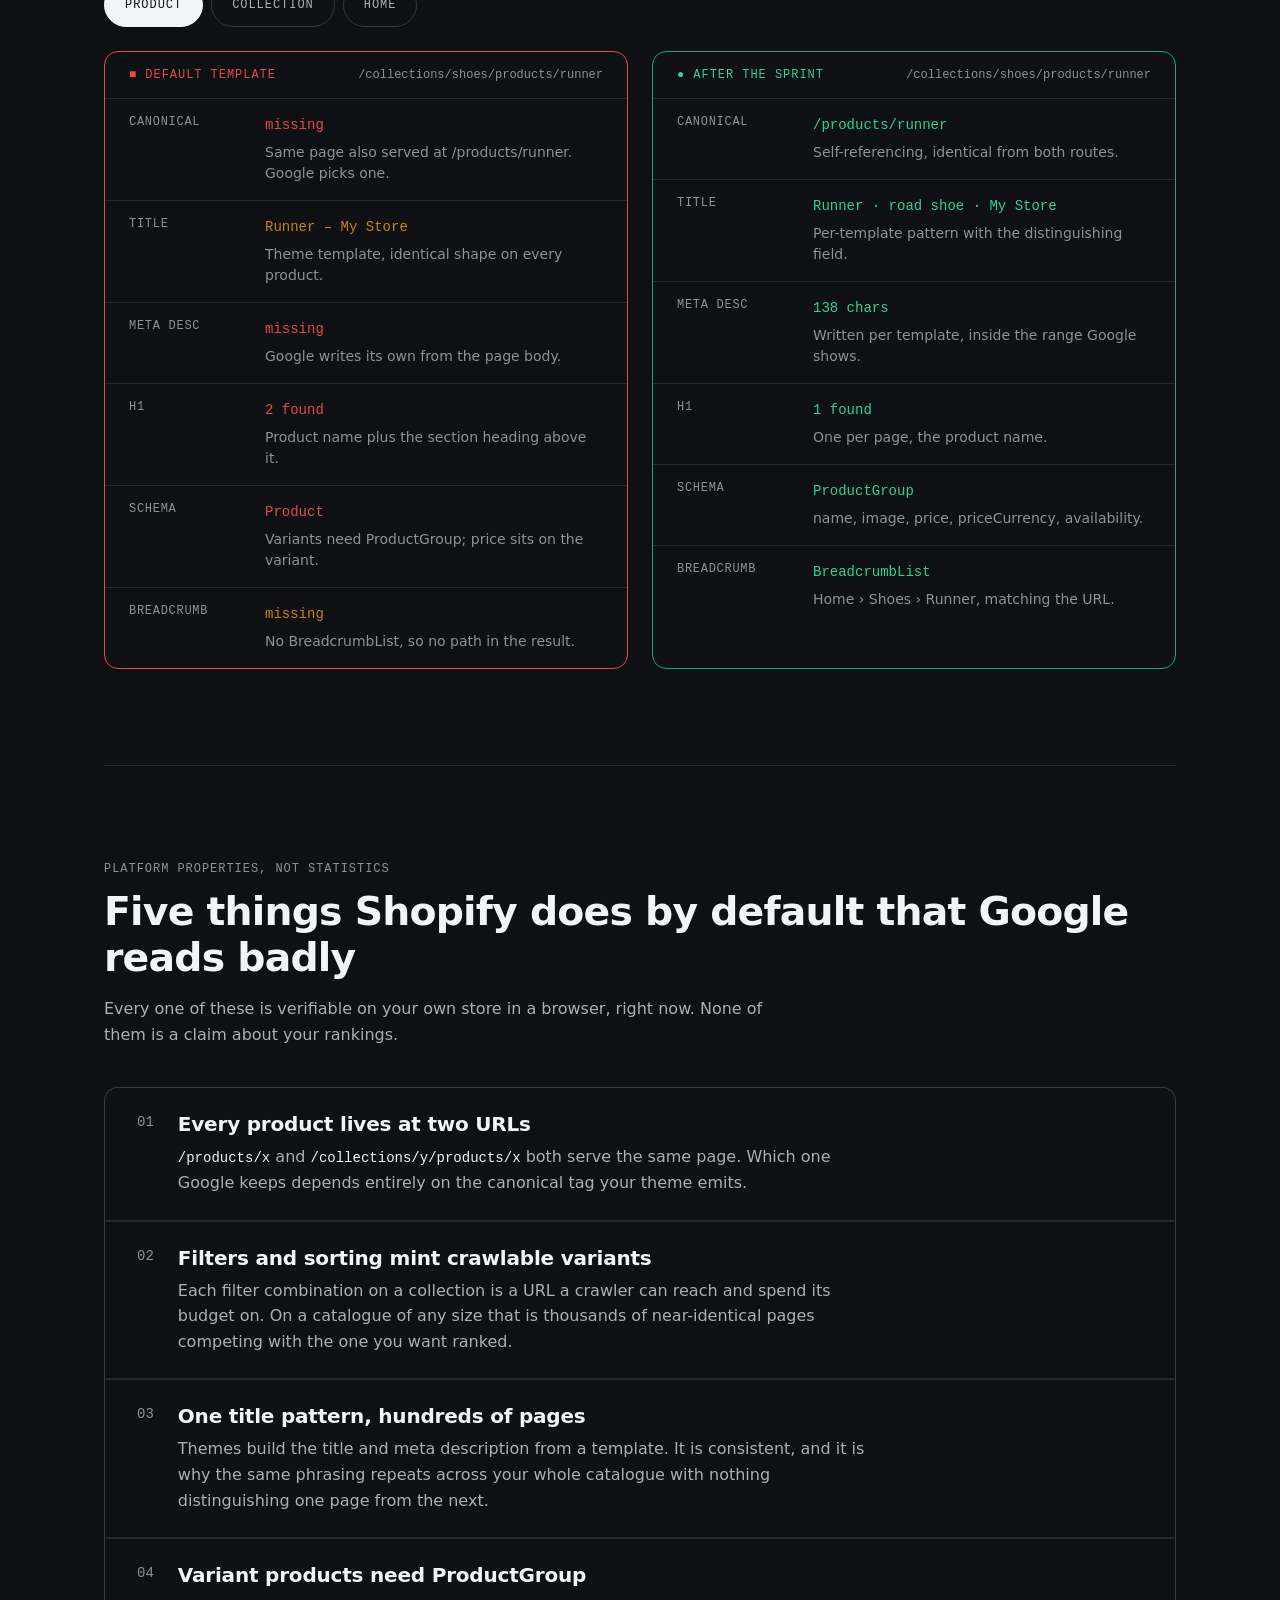
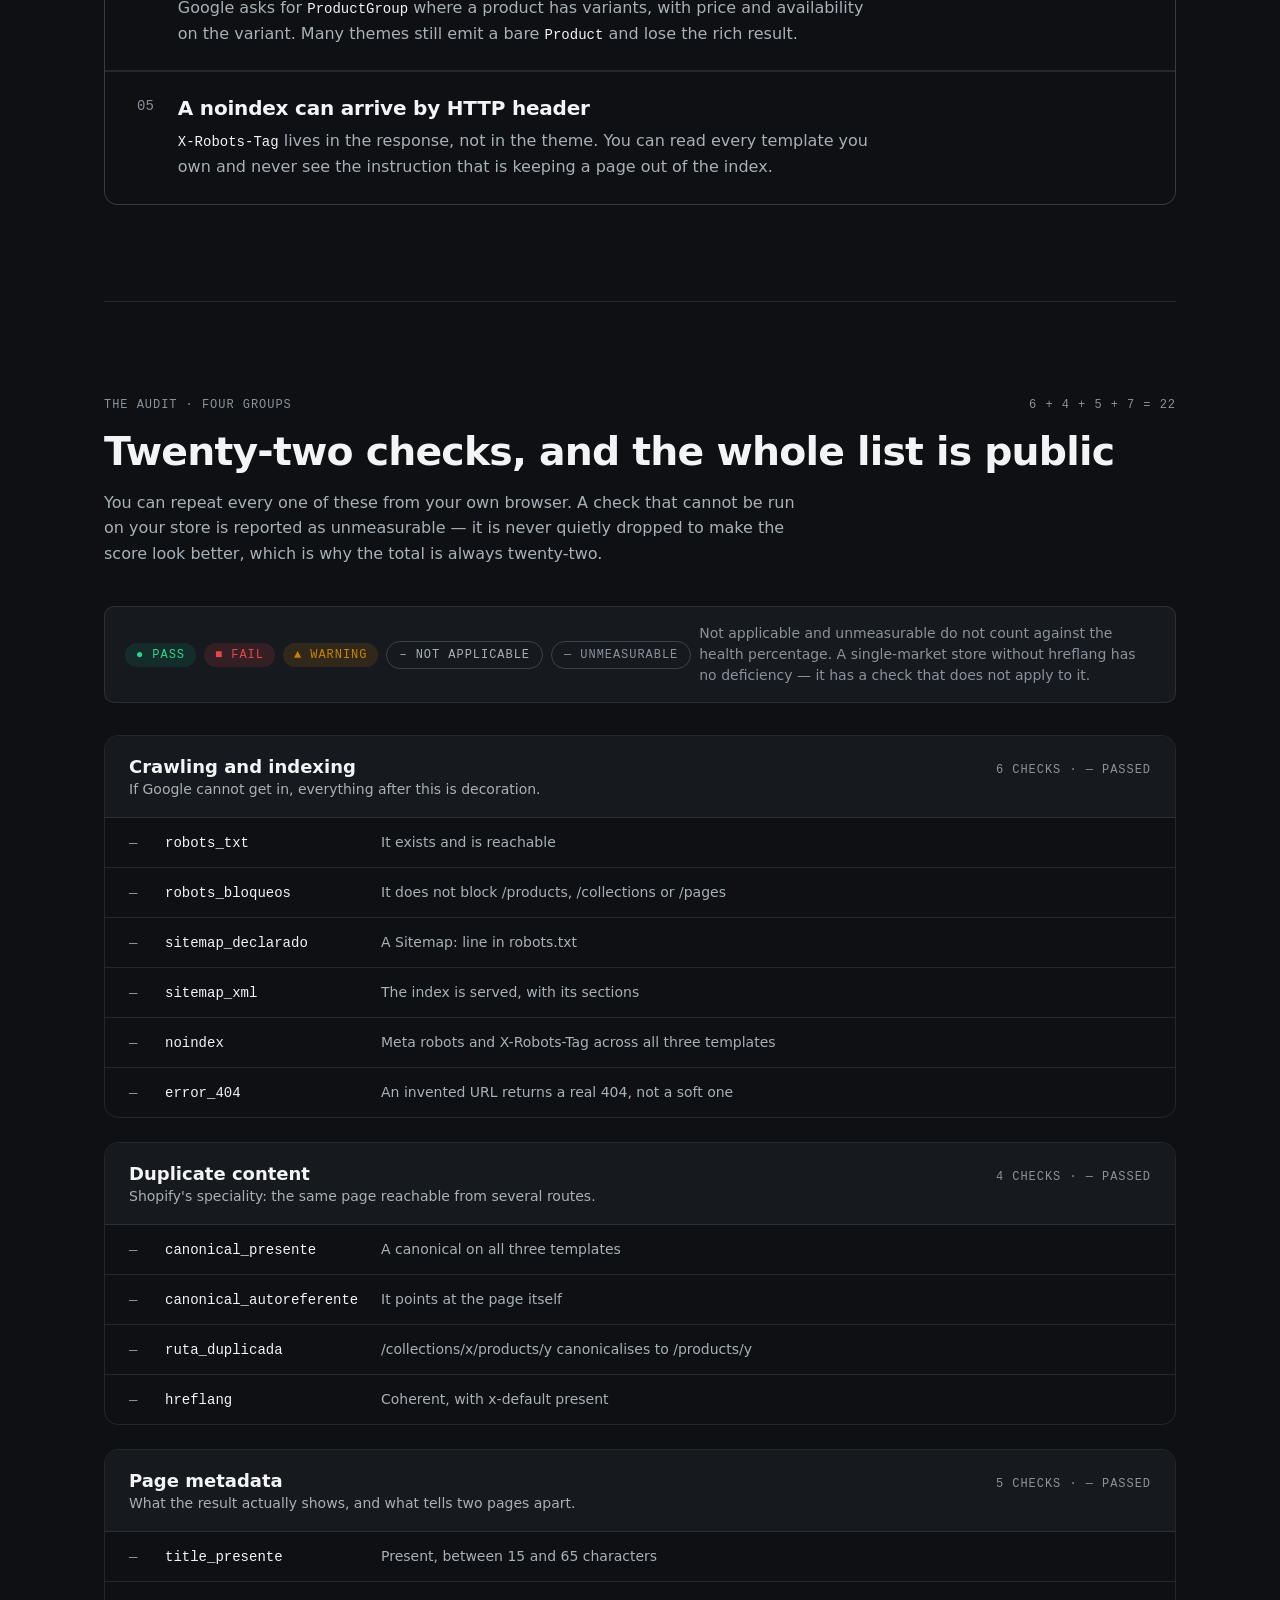
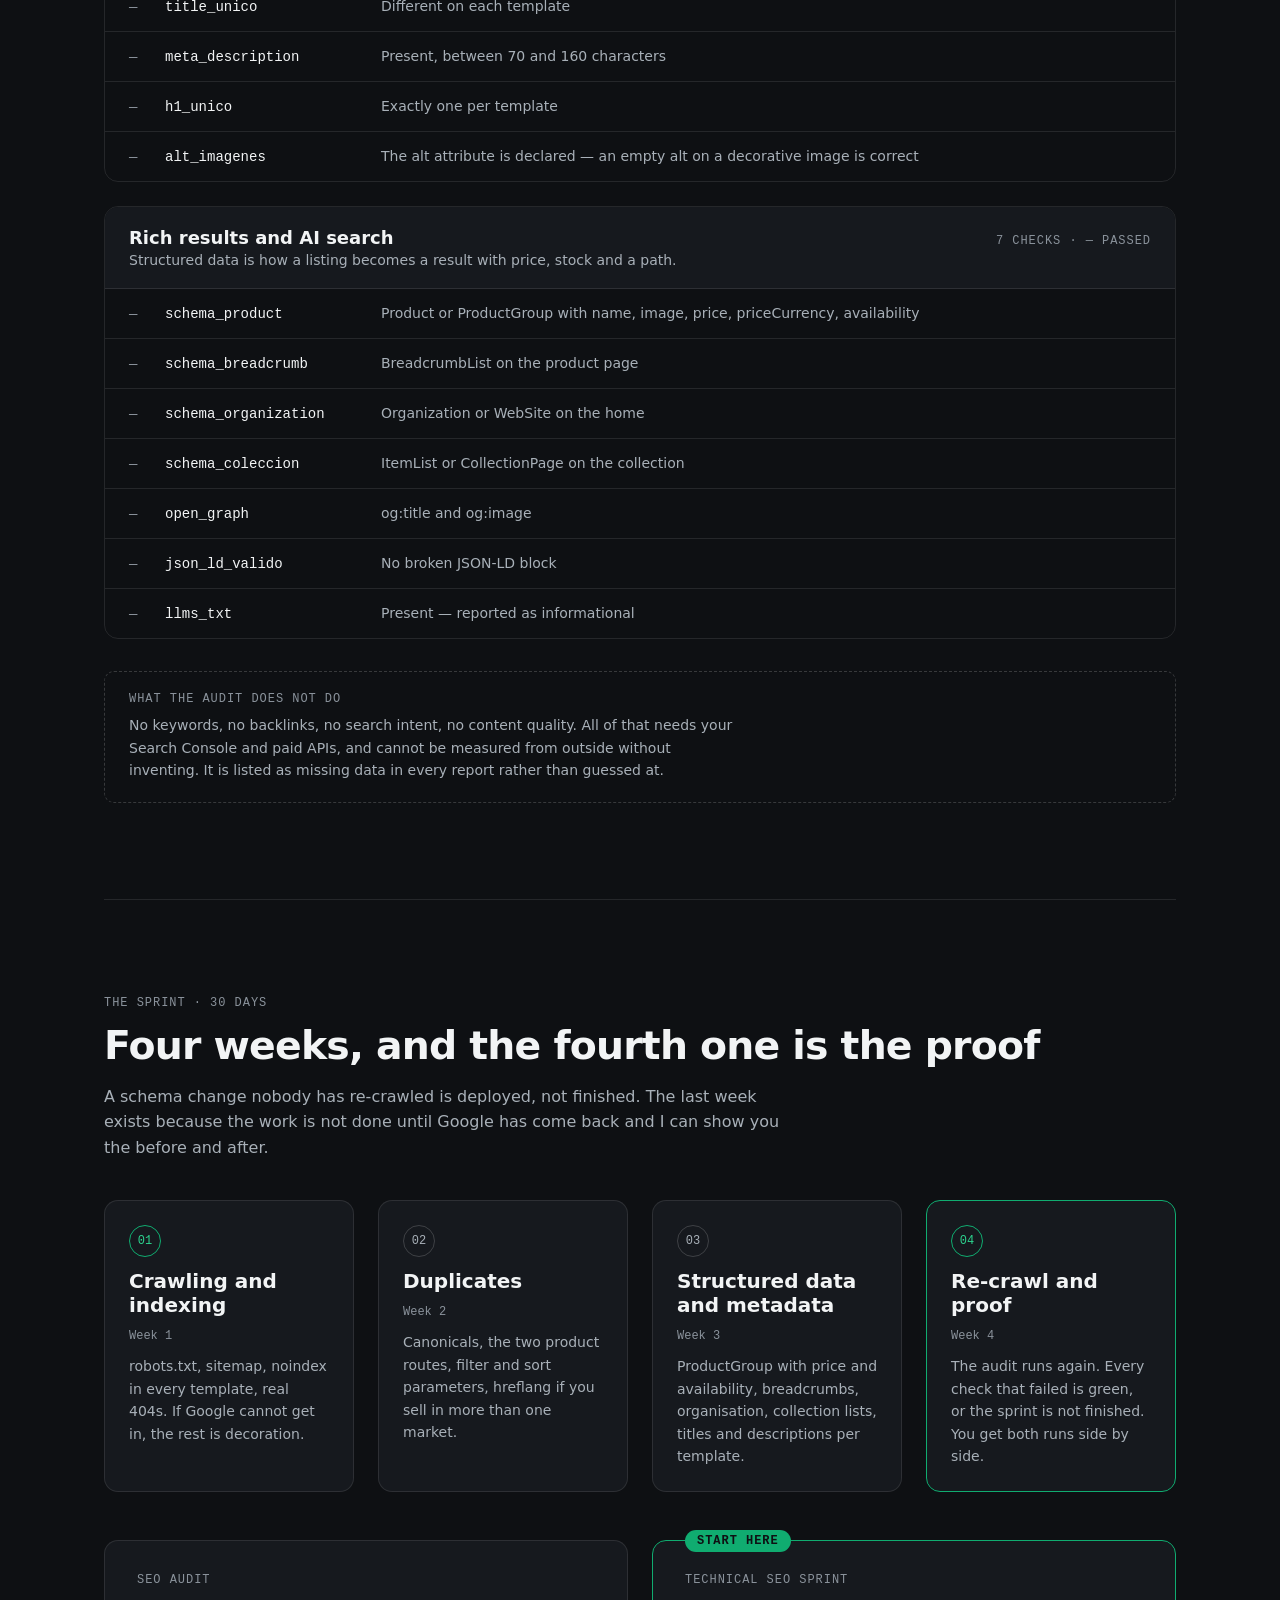
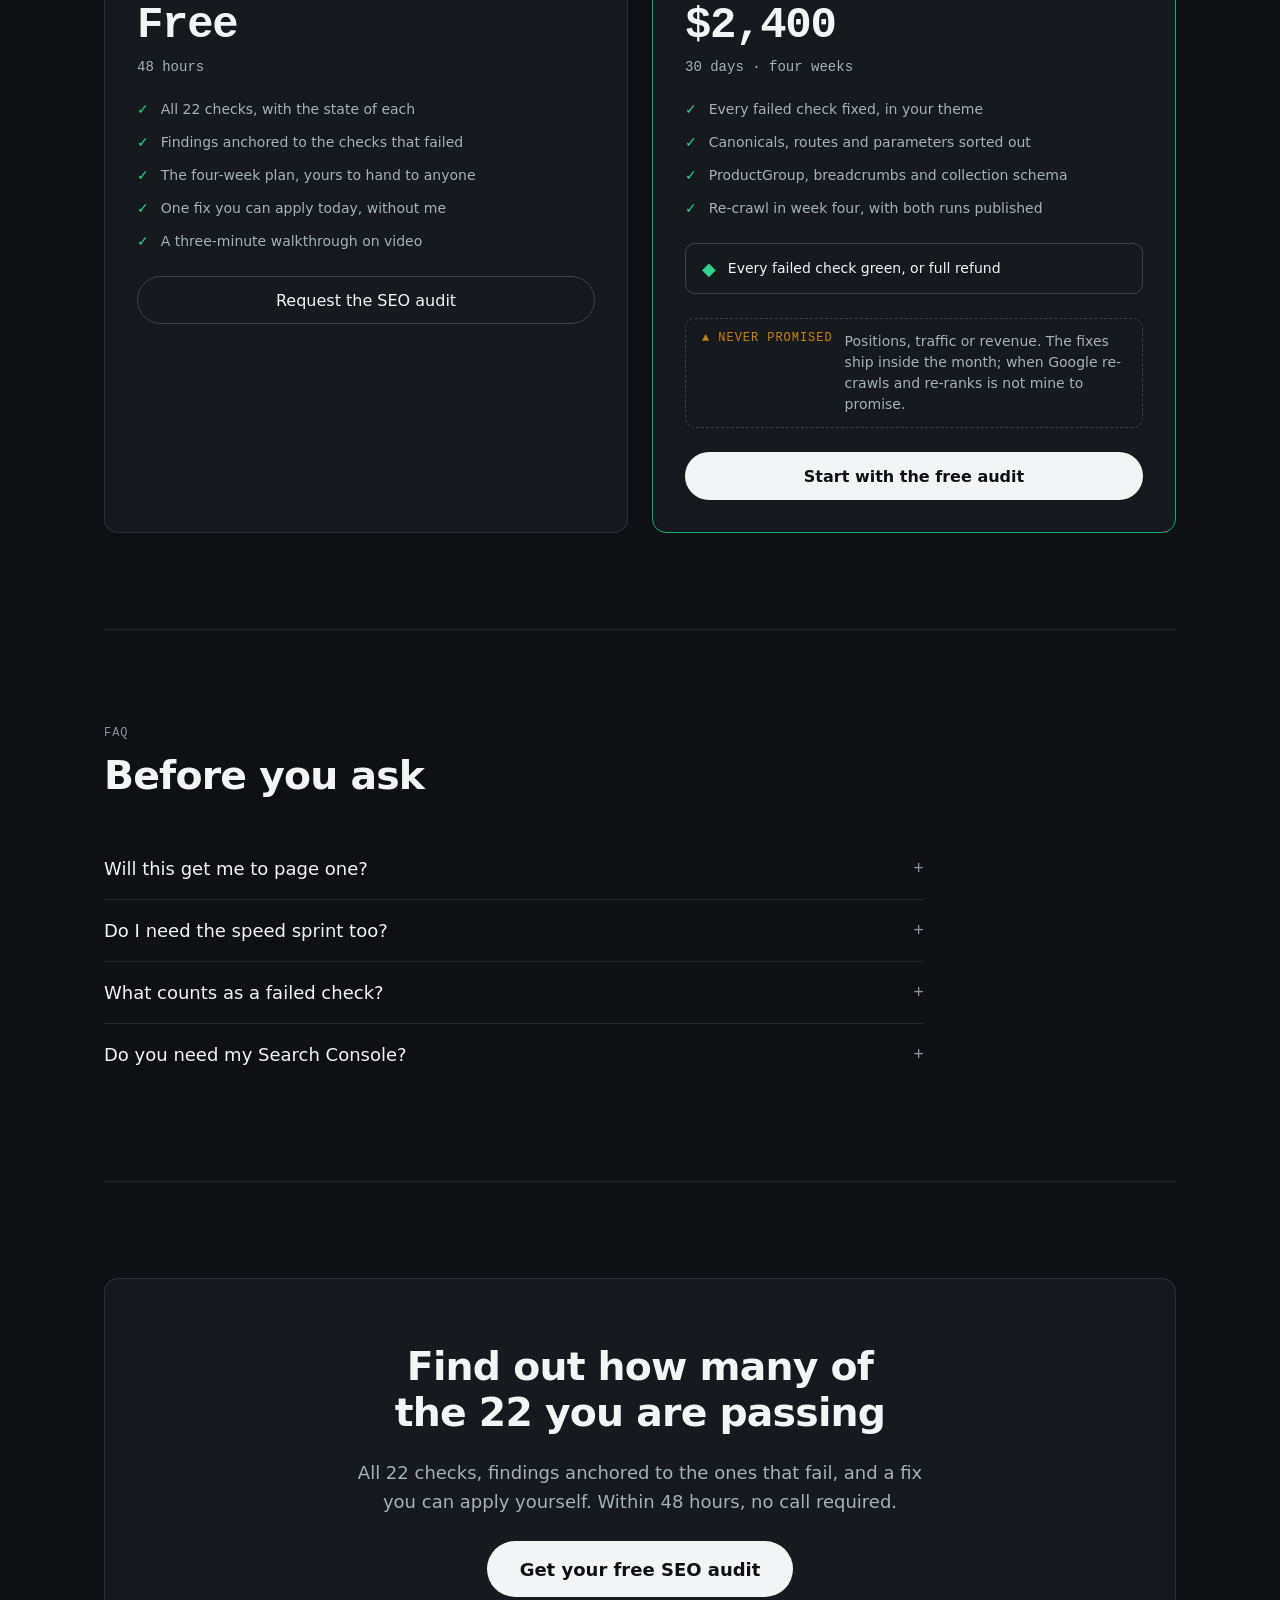
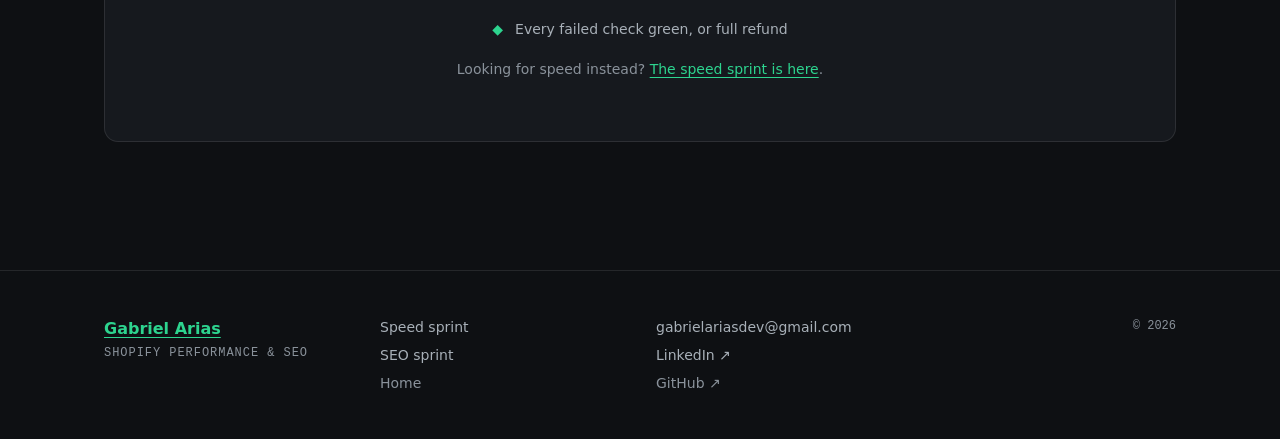
==== commit d852defe: "Publish the site's own measured PageSpeed and SEO figures - Hero gauges filled with real measurement" ====
--- a/seo.html
+++ b/seo.html
@@ -12,6 +12,11 @@
 <meta property="og:url" content="https://gaboauditmyweb.dev/seo.html">
 <meta property="og:title" data-i18n-content="se.ogTitle" content="Technical SEO sprint · Gabriel Arias">
 <meta property="og:description" data-i18n-content="se.ogDescription" content="Every failed check green, or full refund. Never a promise about positions. Free 48-hour audit.">
+<meta property="og:image" content="https://gaboauditmyweb.dev/assets/og.png">
+<meta property="og:image:width" content="1200">
+<meta property="og:image:height" content="630">
+<meta property="og:image:alt" content="Two 30-day sprints, two written guarantees: PageSpeed 85+ or refund, every failed check green or refund.">
+<meta name="twitter:card" content="summary_large_image">
 
 <!-- Fonts are served from this origin; the @font-face block in styles.css
      explains why. These two are what the first screen needs: the headline,
@@ -71,9 +76,9 @@
 
     <div class="card gauge enter enter--3">
       <div class="mono-label gauge__label" data-i18n="se.gaugeLabel">This site · checks passed</div>
-      <div class="score">—<span class="score__total">/22</span></div>
-      <span class="badge badge--warn badge--md" data-i18n="se.gaugeBadge">▲ Awaiting first measured run</span>
-      <p class="gauge__note" data-i18n="se.gaugeNote">Filled by running the audit against this domain at build time, published with the raw JSON. Until then it shows nothing.</p>
+      <div class="score score--measured">15<span class="score__total">/22</span></div>
+      <span class="badge badge--good badge--md" data-i18n="se.gaugeBadge">● Measured 28 Sep 2026</span>
+      <p class="gauge__note"><span data-i18n="se.gaugeNote">The same 22 checks the free audit runs, against this domain: 0 failed, 0 warnings. The other 7 test product and collection pages, which this site does not have.</span> <a class="gauge__raw" href="medicion/seo.json" data-i18n="self.rawJson">Raw JSON</a></p>
     </div>
   </section>
 
--- a/assets/styles.css
+++ b/assets/styles.css
@@ -0,0 +1,1168 @@
+/* ============================================================
+   Gabriel Arias · Shopify performance
+   Design system v0.1 — dark only
+   ============================================================ */
+
+/* ── Fonts, self-hosted ───────────────────────────────────────
+   Google Fonts cost two extra origins in series: the stylesheet
+   on fonts.googleapis.com has to arrive and parse before the
+   first request to fonts.gstatic.com can even start, and each
+   origin pays its own DNS + TCP + TLS. That chain blocked the
+   first paint for about 800 ms on a throttled phone — on a site
+   whose whole pitch is load time.
+
+   Served from this origin the fonts are subset to the characters
+   these three pages actually use (latin-1 plus the badge symbols
+   ▲ ● ■ ◆ and the arrows), which is fewer bytes than Google sent
+   and no chain at all.
+
+   `tnum` is retained on purpose: rule 01 of the design system
+   puts every score, second and price in mono with tabular
+   figures, and without that feature the digits stop lining up
+   the moment a value changes.
+
+   Only three files: IBM Plex Sans is variable, so one covers
+   400-600, and mono is only ever used at 400 and 600. */
+@font-face{
+  font-family:"IBM Plex Sans";
+  src:url(fonts/sans.woff2) format("woff2-variations");
+  font-weight:400 600;
+  font-style:normal;
+  font-display:swap;
+}
+@font-face{
+  font-family:"IBM Plex Mono";
+  src:url(fonts/mono-400.woff2) format("woff2");
+  font-weight:400;
+  font-style:normal;
+  font-display:swap;
+}
+@font-face{
+  font-family:"IBM Plex Mono";
+  src:url(fonts/mono-600.woff2) format("woff2");
+  font-weight:600;
+  font-style:normal;
+  font-display:swap;
+}
+
+:root{
+  color-scheme:dark;
+
+  /* Surfaces & ink */
+  --plane:#0E1013;
+  --surface-1:#16191E;
+  --surface-2:#1D2127;
+  --ink-primary:#F2F4F5;
+  --ink-secondary:#A8B0B8;
+  --ink-muted:#8A929B;
+  --hairline:rgba(242,244,245,.10);
+  --hairline-strong:rgba(242,244,245,.18);
+
+  /* Brand & status */
+  --brand:#10AC70;
+  --brand-hi:#2DD48F;
+  --brand-hover:#4ADE9F;
+  --status-good:#10AC70;
+  --status-warn:#C98500;
+  --status-bad:#E5484D;
+  --data-neutral:#3987E5;
+  --warn-wash:rgba(201,133,0,.14);
+
+  /* Type */
+  --font-ui:"IBM Plex Sans",system-ui,-apple-system,sans-serif;
+  --font-mono:"IBM Plex Mono",ui-monospace,SFMono-Regular,monospace;
+
+  /* Motion — 120ms hover, 200ms transition, 320ms enter */
+  --ease:cubic-bezier(.2,0,0,1);
+  --t-hover:120ms;
+  --t-move:200ms;
+  --t-enter:320ms;
+
+  /* Space (base 4) & radius (max 14) */
+  --shell:1120px;
+  --gutter:24px;
+  --r-sm:4px;
+  --r-md:10px;
+  --r-lg:14px;
+  --r-pill:999px;
+}
+
+/* ── Reset ──────────────────────────────────────────────── */
+
+*{box-sizing:border-box}
+/* The plane is set on <html> alone, deliberately. <body> is not a stacking
+   context, so `.glow` — a child of body at z-index:-1 — is painted inside
+   the ROOT stacking context, in the negative-index layer that comes after
+   the canvas but before the root's in-flow descendants. A background on
+   <body> is one of those descendants, so it covered the glow completely
+   and the layer rendered as if it were not there at all. */
+html{
+  scroll-behavior:smooth;
+  background:var(--plane);
+}
+html,body{
+  margin:0;padding:0;
+  color:var(--ink-primary);
+  font-family:var(--font-ui);
+  -webkit-font-smoothing:antialiased;
+}
+a{color:var(--brand-hi);text-decoration-thickness:1px;text-underline-offset:3px}
+a:hover{text-decoration-thickness:2px}
+:focus-visible{outline:2px solid var(--brand-hi);outline-offset:2px;border-radius:var(--r-sm)}
+summary::-webkit-details-marker{display:none}
+input,button,select,textarea{font:inherit;color:inherit}
+::selection{background:var(--brand);color:var(--plane)}
+img,svg{max-width:100%}
+
+@media (prefers-reduced-motion:reduce){
+  html{scroll-behavior:auto}
+  *{animation-duration:.01ms !important;transition-duration:.01ms !important}
+}
+
+/* ── Ambient light ──────────────────────────────────────
+   The page is one flat plane of #0E1013 from top to bottom, which reads
+   as unfinished rather than as restraint. This gives it a light source:
+   a fixed brand wash at the top of the viewport, and on a mouse, a soft
+   orb that follows the cursor.
+
+   Four things keep it off the critical path:
+
+   - It is one `position:fixed` box at `z-index:-1`, painted once. It
+     lands in the root stacking context's negative layer, above the
+     canvas and below every in-flow element — no element on the page has
+     to move, gain a z-index, or become a stacking context for it. See
+     the note on the reset above for why <body> gives up its background.
+   - The orb never repaints. `main.js` writes `transform` on it and
+     nothing else, so the move is a compositor transform: no style
+     recalc on the rest of the tree, no layout, no paint.
+   - `display:none` unless the device actually has a mouse. A phone
+     never creates the layer, never runs the listener, and Lighthouse's
+     mobile emulation reports a touch pointer, so the audit sees the
+     page exactly as it was.
+   - The alphas are chosen against `--ink-muted`, the smallest and lowest
+     contrast text on the page, in the worst case both layers can produce:
+     each at full strength, stacked, under a 12px mono label. That
+     composite is #113026, on which #8A929B measures 4.57:1 — still past
+     AA, and the real figure is higher because the wash peaks above the
+     top of the viewport and never reaches full strength on screen. */
+
+.glow{
+  position:fixed;inset:0;z-index:-1;
+  pointer-events:none;overflow:hidden;
+  background:radial-gradient(760px 460px at 50% -10%,
+    rgba(16,172,112,.08), rgba(16,172,112,0) 70%);
+}
+.glow__orb{display:none}
+
+@media (hover:hover) and (pointer:fine){
+  .glow__orb{
+    display:block;
+    position:absolute;top:0;left:0;
+    width:640px;height:640px;margin:-320px 0 0 -320px;
+    border-radius:var(--r-pill);
+    background:radial-gradient(closest-side,
+      rgba(45,212,143,.10), rgba(45,212,143,0));
+    opacity:0;
+    transition:opacity 400ms var(--ease);
+  }
+  /* Promoted only once the pointer has actually moved: a session that
+     never touches the mouse should not hold a 640px layer on the GPU. */
+  .glow__orb.is-live{opacity:1;will-change:transform}
+}
+
+/* ── Skip link ──────────────────────────────────────────── */
+
+.skip{
+  position:absolute;left:-9999px;top:8px;z-index:100;
+  padding:12px 20px;border-radius:var(--r-md);
+  background:var(--ink-primary);color:var(--plane);
+  text-decoration:none;font-weight:600;
+}
+.skip:focus{left:8px}
+
+/* ── Shared primitives ──────────────────────────────────── */
+
+/* Rule 01: data is mono. Every score, second, percentage, price. */
+.mono-label{
+  font-family:var(--font-mono);
+  font-size:12px;
+  letter-spacing:.08em;
+  text-transform:uppercase;
+  color:var(--ink-muted);
+}
+.mono-label--bad{color:var(--status-bad)}
+.mono-label--good{color:var(--brand-hi)}
+
+.h1{
+  font-size:clamp(2.5rem,1.75rem + 3.2vw,4.25rem);
+  line-height:1.05;
+  letter-spacing:-.025em;
+  font-weight:600;
+  margin:0 0 24px;
+  text-wrap:pretty;
+}
+/* The hub's headline names both problems, so it runs about half as long
+   again as the two sprint pages'. At the shared maximum it sets eight
+   lines in a half-width column and pushes the panel beside it off screen;
+   the step down keeps it to five without leaving the type scale. */
+.h1--long{font-size:clamp(2.25rem,1.5rem + 2.4vw,3.25rem)}
+.h2{
+  font-size:clamp(1.875rem,1.5rem + 1.2vw,2.5rem);
+  letter-spacing:-.02em;
+  font-weight:600;
+  margin:0;
+  text-wrap:pretty;
+}
+
+.card{
+  background:var(--surface-1);
+  border:1px solid var(--hairline);
+  border-radius:var(--r-lg);
+}
+.card--dashed{border-style:dashed;border-color:var(--hairline-strong)}
+.card--brand{border-color:var(--brand)}
+
+.diamond{color:var(--brand-hi)}
+.tick{color:var(--brand-hi)}
+
+/* Buttons — 44px minimum touch target */
+.btn{
+  min-height:48px;
+  display:inline-flex;align-items:center;justify-content:center;
+  padding:0 24px;
+  border:1px solid transparent;
+  border-radius:var(--r-pill);
+  font-size:16px;font-weight:600;
+  text-decoration:none;white-space:nowrap;
+  cursor:pointer;
+  transition:background var(--t-hover) var(--ease),
+             border-color var(--t-hover) var(--ease),
+             color var(--t-hover) var(--ease);
+}
+.btn--primary{background:var(--ink-primary);color:var(--plane)}
+.btn--primary:hover{background:#FFFFFF}
+.btn--secondary{
+  background:transparent;
+  border-color:var(--hairline-strong);
+  color:var(--ink-primary);
+  font-weight:500;
+}
+.btn--secondary:hover{background:var(--surface-2);border-color:var(--ink-muted)}
+.btn--sm{min-height:44px;padding:0 20px;font-size:14px}
+.btn--lg{min-height:56px;padding:0 32px;font-size:18px}
+/* Two labels, one visible: the header CTA has to fit next to the language
+   switch on a 360px screen without either of them wrapping. */
+.btn__short{display:none}
+
+.link-quiet{
+  font-size:16px;
+  color:var(--ink-secondary);
+  text-decoration:none;
+  border-bottom:1px solid var(--hairline-strong);
+  padding-bottom:2px;
+  transition:color var(--t-hover) var(--ease);
+}
+.link-quiet:hover{color:var(--ink-primary)}
+
+/* Badges — Rule 02: state is never colour alone, the icon ships with it */
+.badge{
+  display:inline-flex;align-items:center;gap:6px;
+  border:1px solid transparent;
+  border-radius:var(--r-pill);
+  font-family:var(--font-mono);
+  font-size:12px;letter-spacing:.08em;text-transform:uppercase;
+}
+.badge--sm{padding:4px 10px}
+.badge--md{padding:6px 12px}
+.badge--warn{background:var(--warn-wash);color:var(--status-warn)}
+.badge--outline{
+  padding:6px 12px;
+  border-color:var(--hairline-strong);
+  color:var(--ink-secondary);
+}
+
+/* ── Header ─────────────────────────────────────────────── */
+
+.site-header{
+  position:sticky;top:0;z-index:50;
+  background:rgba(14,16,19,0);
+  border-bottom:1px solid transparent;
+  backdrop-filter:blur(12px);
+  -webkit-backdrop-filter:blur(12px);
+  transition:background var(--t-move) var(--ease),
+             border-color var(--t-move) var(--ease);
+}
+.site-header.is-scrolled{
+  background:rgba(14,16,19,.85);
+  border-bottom-color:var(--hairline);
+}
+.site-header__inner{
+  max-width:var(--shell);margin:0 auto;
+  padding:16px var(--gutter);
+  display:flex;align-items:center;gap:24px;justify-content:space-between;
+}
+.brand{display:grid;gap:2px;text-decoration:none;color:inherit}
+.brand__name{font-size:16px;font-weight:600;letter-spacing:-.01em}
+.brand__role{
+  font-family:var(--font-mono);font-size:12px;
+  letter-spacing:.08em;text-transform:uppercase;color:var(--ink-muted);
+}
+.nav{display:flex;align-items:center;gap:28px}
+.nav__link{
+  font-size:14px;color:var(--ink-secondary);text-decoration:none;
+  white-space:nowrap;   /* "Sobre mí" must not break across two lines */
+  transition:color var(--t-hover) var(--ease);
+}
+.nav__link:hover{color:var(--ink-primary)}
+
+/* Language switch — Rule 01 applies: it is a pair of codes, so it is mono.
+   The active side is marked by fill and by aria-current, never by colour
+   alone. It only ever overrides the automatic guess. */
+.lang{
+  display:inline-flex;align-items:center;
+  border:1px solid var(--hairline-strong);
+  border-radius:var(--r-pill);
+  overflow:hidden;
+}
+.lang__opt{
+  display:inline-flex;align-items:center;
+  min-height:44px;min-width:44px;padding:0 12px;
+  justify-content:center;
+  font-family:var(--font-mono);font-size:12px;letter-spacing:.08em;
+  color:var(--ink-muted);text-decoration:none;
+  transition:color var(--t-hover) var(--ease),
+             background var(--t-hover) var(--ease);
+}
+.lang__opt:hover{color:var(--ink-primary)}
+.lang__opt[aria-current="true"]{background:var(--surface-2);color:var(--ink-primary)}
+
+/* ── Layout ─────────────────────────────────────────────── */
+
+/* Every auto-fit grid below reads `minmax(min(Npx,100%),1fr)`, never
+   `minmax(Npx,1fr)`. The bare form sets a HARD floor: auto-fit does not
+   collapse a track that is merely too wide, so on a 360px phone a
+   `minmax(400px,1fr)` card stayed 400px and pushed the page sideways.
+   Worse, that floor is also the grid's min-content contribution, so it
+   propagated up through the ancestors — the home page's audit CTA was
+   laid out 536px wide inside a 358px card because its own two-column
+   pair demanded 260+260+16. `min(N,100%)` lets the floor give way to
+   the available width, which is the whole point of auto-fit. */
+.shell{max-width:var(--shell);margin:0 auto;padding:0 var(--gutter)}
+.section{padding:96px 0}
+.section--rule{border-top:1px solid var(--hairline)}
+/* Clear the sticky header on every jump target, not just sections. */
+[id]{scroll-margin-top:96px}
+.section__eyebrow{margin-bottom:12px}
+.section__eyebrow-row{
+  display:flex;flex-wrap:wrap;gap:12px;
+  justify-content:space-between;align-items:baseline;
+  margin-bottom:16px;
+}
+.section__title{margin-bottom:16px}
+.section__title--last{margin-bottom:40px}
+.section__lede{
+  max-width:68ch;
+  font-size:16px;line-height:1.6;
+  color:var(--ink-secondary);
+  margin:0 0 40px;
+}
+
+/* ── Hero ───────────────────────────────────────────────── */
+
+.hero{
+  display:grid;
+  grid-template-columns:repeat(auto-fit,minmax(min(320px,100%),1fr));
+  gap:64px;align-items:center;
+}
+.hero__lede{
+  font-size:clamp(1.125rem,1.05rem + .25vw,1.25rem);
+  line-height:1.6;color:var(--ink-secondary);
+  margin:0 0 32px;max-width:52ch;
+}
+.hero__actions{display:flex;flex-wrap:wrap;gap:16px;align-items:center;margin-bottom:24px}
+.hero__note{font-size:14px;line-height:1.6;color:var(--ink-muted);margin:0;max-width:44ch}
+
+.gauge{padding:32px;display:grid;gap:16px;justify-items:center;text-align:center}
+.gauge__label{justify-self:start}
+.gauge__dial{display:block}
+.gauge__note{margin:0;font-size:14px;line-height:1.6;color:var(--ink-secondary);max-width:34ch}
+
+/* ── Facts strip ────────────────────────────────────────── */
+
+.facts{
+  padding:32px 0;
+  border-top:1px solid var(--hairline);
+  border-bottom:1px solid var(--hairline);
+  display:grid;
+  grid-template-columns:repeat(auto-fit,minmax(min(220px,100%),1fr));
+  gap:24px;
+}
+.fact{display:grid;gap:8px;align-content:start}
+.fact--divided{border-left:1px solid var(--hairline);padding-left:24px}
+.fact__value{
+  font-family:var(--font-mono);font-size:28px;font-weight:600;
+  font-variant-numeric:tabular-nums;
+}
+.fact__value--sans{
+  font-family:var(--font-ui);font-size:20px;
+  display:flex;align-items:center;gap:8px;
+}
+.fact__value--empty{color:var(--ink-muted)}
+.fact__note{font-size:14px;color:var(--ink-secondary)}
+.fact__note--muted{color:var(--ink-muted)}
+
+/* ── Filmstrip ──────────────────────────────────────────── */
+
+.film{
+  display:grid;
+  grid-template-columns:repeat(auto-fit,minmax(min(300px,100%),1fr));
+  gap:24px;margin-bottom:24px;
+}
+.film__head{display:flex;justify-content:space-between;align-items:center;gap:12px;margin-bottom:12px}
+.film__time{
+  font-family:var(--font-mono);font-size:12px;
+  color:var(--ink-muted);font-variant-numeric:tabular-nums;
+}
+.film__readout{
+  font-family:var(--font-mono);font-size:20px;font-weight:600;
+  font-variant-numeric:tabular-nums;min-width:72px;text-align:right;
+}
+.film__controls{display:flex;flex-wrap:wrap;gap:16px;align-items:center}
+
+/* Rule 03: before is red, after is green — never an arbitrary series */
+.frame{
+  aspect-ratio:4/3;
+  background:var(--plane);
+  border:1px solid;border-radius:var(--r-md);
+  padding:16px;
+  display:grid;gap:12px;grid-template-rows:auto 1fr auto;
+  overflow:hidden;
+}
+.frame--bad{border-color:var(--status-bad)}
+.frame--good{border-color:var(--brand)}
+.frame__bar,.frame__hero,.frame__grid{transition:opacity var(--t-hover) linear}
+.frame__bar{height:20px;border-radius:var(--r-sm);background:var(--surface-2)}
+.frame__hero{border-radius:6px;background:var(--surface-2)}
+.frame__grid{display:grid;grid-template-columns:repeat(3,1fr);gap:8px}
+.frame__tile{height:40px;border-radius:var(--r-sm);background:var(--surface-2)}
+
+.scrub{flex:1;min-width:220px;accent-color:var(--brand-hi);height:44px;cursor:pointer}
+
+/* ── Stats & calculator ─────────────────────────────────── */
+
+.stat-row{
+  display:grid;
+  grid-template-columns:repeat(auto-fit,minmax(min(240px,100%),1fr));
+  gap:24px;margin-bottom:48px;
+}
+.stat{padding:24px}
+.stat__label{margin-bottom:16px}
+.stat__value{
+  font-family:var(--font-mono);font-size:56px;font-weight:600;
+  letter-spacing:-.03em;line-height:1;color:var(--ink-muted);
+}
+/* Rule 04: provenance is mandatory — no source, no number */
+.stat__source{font-size:14px;color:var(--ink-muted);margin-top:16px;line-height:1.5}
+.cite{font-style:normal;color:var(--ink-secondary)}
+
+.calc{padding:32px}
+.calc__label{margin-bottom:32px}
+.calc__grid{
+  display:grid;
+  grid-template-columns:repeat(auto-fit,minmax(min(280px,100%),1fr));
+  gap:32px;align-items:start;
+}
+.calc__fields{display:grid;gap:24px}
+
+.field{display:grid;gap:8px}
+.field__label{font-size:14px;color:var(--ink-secondary)}
+.field__input{
+  height:48px;padding:0 16px;width:100%;
+  background:var(--plane);
+  border:1px solid var(--hairline-strong);
+  border-radius:var(--r-md);
+  font-family:var(--font-mono);font-size:18px;
+  transition:border-color var(--t-hover) var(--ease),
+             box-shadow var(--t-hover) var(--ease);
+}
+.field__input:hover{border-color:var(--ink-muted)}
+.field__input:focus{
+  outline:none;
+  border-color:var(--brand-hi);
+  box-shadow:0 0 0 3px rgba(45,212,143,.35);
+}
+.field__hint{font-size:14px;color:var(--ink-muted)}
+
+.leak{
+  background:var(--plane);
+  border:1px solid var(--hairline);
+  border-radius:var(--r-md);
+  padding:24px;
+}
+.leak__label{margin-bottom:16px}
+.leak__value{
+  font-family:var(--font-mono);font-weight:600;
+  font-size:clamp(2.75rem,2rem + 3vw,4.5rem);
+  letter-spacing:-.03em;line-height:1;
+  color:var(--status-bad);font-variant-numeric:tabular-nums;
+}
+.leak__formula{
+  font-family:var(--font-mono);font-size:14px;
+  color:var(--ink-secondary);margin-top:16px;line-height:1.6;
+}
+.leak__source{
+  font-size:14px;color:var(--ink-muted);
+  margin-top:16px;line-height:1.5;
+  padding-top:16px;border-top:1px solid var(--hairline);
+}
+.leak__warn{color:var(--status-warn);font-family:var(--font-mono)}
+.leak__cta{margin-top:24px}
+
+/* ── Hero: dual panel (home) ────────────────────────────── */
+
+.hero__eyebrow{margin-bottom:16px}
+
+.dual{overflow:hidden}
+.dual__head{padding:20px 24px;border-bottom:1px solid var(--hairline)}
+/* Hairline gap trick: the 1px grid gap shows the container's background
+   through it, so the divider needs no extra element. */
+.dual__grid{display:grid;grid-template-columns:1fr 1fr;gap:1px;background:var(--hairline)}
+.dual__cell{
+  background:var(--surface-1);
+  padding:32px 24px;
+  display:grid;gap:12px;justify-items:center;text-align:center;
+}
+.dual__cell--centred{align-content:center}
+.dual__score{
+  font-family:var(--font-mono);font-size:56px;font-weight:600;
+  letter-spacing:-.03em;line-height:1;color:var(--ink-muted);
+  font-variant-numeric:tabular-nums;
+}
+.dual__total{font-size:.4em;color:var(--ink-secondary)}
+.gauge__raw{color:var(--ink-secondary);text-underline-offset:3px;white-space:nowrap}
+.gauge__raw:hover{color:var(--ink-primary)}
+.dual__foot{
+  padding:20px 24px;border-top:1px solid var(--hairline);
+  display:grid;gap:12px;justify-items:center;
+}
+.dual__note{margin:0;font-size:14px;line-height:1.6;color:var(--ink-secondary);text-align:center;max-width:38ch}
+
+/* The SEO page reuses the gauge card for its own single figure. */
+.score{
+  font-family:var(--font-mono);
+  font-size:clamp(3.5rem, 2.5rem + 4vw, 6rem);
+  font-weight:600;letter-spacing:-.03em;line-height:1;
+  color:var(--ink-muted);font-variant-numeric:tabular-nums;
+}
+.score__total{font-size:.4em;color:var(--ink-secondary)}
+/* Measured, not a placeholder: full ink instead of the muted em-dash grey. */
+.dual__score--measured,.score--measured{color:var(--ink-primary)}
+
+/* ── Track cards (home) ─────────────────────────────────── */
+
+.tracks{
+  display:grid;
+  grid-template-columns:repeat(auto-fit,minmax(min(400px,100%),1fr));
+  gap:24px;
+}
+.track{padding:32px;display:grid;gap:24px;align-content:start}
+.track__head{
+  display:flex;flex-wrap:wrap;gap:12px;
+  justify-content:space-between;align-items:baseline;
+  margin-bottom:16px;
+}
+.track__title{
+  font-size:clamp(1.25rem, 1.1rem + .5vw, 1.5rem);
+  font-weight:600;margin:0 0 12px;line-height:1.3;
+}
+.track__text{margin:0;font-size:16px;line-height:1.6;color:var(--ink-secondary)}
+.track__meta{
+  display:flex;flex-wrap:wrap;gap:8px;
+  justify-content:space-between;align-items:center;
+  margin-bottom:12px;
+}
+.track__actions{display:grid;gap:12px}
+.track__aside{
+  font-size:14px;color:var(--ink-secondary);text-align:center;
+  text-decoration:none;padding-bottom:2px;
+  border-bottom:1px solid transparent;
+  transition:border-color var(--t-hover) var(--ease);
+}
+.track__aside:hover{border-bottom-color:var(--hairline-strong)}
+.track__await{display:flex;flex-wrap:wrap;gap:8px;margin-top:16px;align-items:center}
+.track__awaitText{font-size:14px;color:var(--ink-muted);line-height:1.5;flex:1;min-width:180px}
+.tracks__note{margin:32px 0 0;font-size:14px;line-height:1.6;color:var(--ink-muted);max-width:68ch}
+
+/* SEO group tally inside the track card */
+.groups{border:1px solid var(--hairline);border-radius:var(--r-md);overflow:hidden}
+.groups__row{
+  display:grid;grid-template-columns:1fr auto;gap:16px;
+  padding:14px 16px;align-items:baseline;
+  background:var(--plane);
+  border-bottom:1px solid var(--hairline);
+  font-size:14px;line-height:1.4;
+}
+.groups__row:last-child{border-bottom:0}
+.groups__count{
+  font-family:var(--font-mono);font-size:14px;
+  color:var(--ink-muted);font-variant-numeric:tabular-nums;white-space:nowrap;
+}
+
+/* ── Report anatomy ─────────────────────────────────────── */
+
+/* A stacked list, not a grid: these seven read in order, and the fourth
+   has to be able to stand out from the six around it. The 2px gap shows
+   the container's hairline background through as the divider. */
+.anatomy{
+  list-style:none;margin:0 0 48px;padding:0;
+  display:grid;gap:2px;
+  background:var(--hairline);
+  border:1px solid var(--hairline);
+  border-radius:var(--r-lg);
+  overflow:hidden;
+}
+.anatomy__item{
+  display:grid;grid-template-columns:auto 1fr;gap:24px;
+  align-items:start;
+  padding:24px 32px;
+  background:var(--plane);
+}
+/* Item 04 is the free quick win: the piece that buys reciprocity, so it
+   is set apart without leaving the system. */
+.anatomy__item--gift{background:var(--surface-1);border-left:1px solid var(--brand)}
+.anatomy__n{
+  font-family:var(--font-mono);font-size:14px;
+  color:var(--ink-muted);padding-top:2px;
+  font-variant-numeric:tabular-nums;
+}
+.anatomy__n--gift{color:var(--brand-hi)}
+.anatomy__kicker{color:var(--brand-hi);margin-bottom:8px}
+.anatomy__title{font-size:20px;font-weight:600;letter-spacing:-.01em;margin:0 0 8px}
+.anatomy__text{margin:0;font-size:16px;line-height:1.6;color:var(--ink-secondary);max-width:68ch}
+.anatomy--flat{margin-bottom:0}
+/* `overflow-wrap:anywhere`, not `break-word`: only the former lowers the
+   element's min-content size, and that is what the fix has to reach here.
+   `/collections/y/products/x` set in mono is 210px on its own, so as an
+   unbreakable token it set the floor for the whole 1fr column and pushed
+   the SEO page's anatomy list off a 320px screen. */
+.code{font-family:var(--font-mono);font-size:14px;color:var(--ink-primary);overflow-wrap:anywhere}
+
+.provenance{
+  display:grid;
+  grid-template-columns:repeat(auto-fit,minmax(min(240px,100%),1fr));
+  gap:32px;
+  padding-top:32px;
+  border-top:1px solid var(--hairline);
+}
+.provenance__item p{margin:12px 0 0;font-size:14px;line-height:1.6;color:var(--ink-muted)}
+
+/* ── Plans ──────────────────────────────────────────────── */
+
+.plans{
+  display:grid;
+  grid-template-columns:repeat(auto-fit,minmax(min(280px,100%),1fr));
+  gap:24px;
+}
+.plan{padding:32px;display:grid;gap:24px;align-content:start;position:relative}
+.plan__flag{
+  position:absolute;top:-11px;left:32px;
+  padding:4px 12px;border-radius:var(--r-pill);
+  background:var(--brand);color:var(--plane);
+  font-family:var(--font-mono);font-size:12px;
+  letter-spacing:.08em;text-transform:uppercase;font-weight:600;
+}
+.plan__kind{margin-bottom:16px}
+.plan__price{
+  font-family:var(--font-mono);font-size:44px;font-weight:600;
+  letter-spacing:-.03em;line-height:1;
+}
+.plan__per{font-size:.4em;color:var(--ink-secondary)}
+.plan__badge{margin-top:12px}
+.plan__term{font-family:var(--font-mono);font-size:14px;color:var(--ink-secondary);margin-top:12px}
+
+.ticks{
+  list-style:none;margin:0;padding:0;
+  display:grid;gap:12px;
+  font-size:14px;line-height:1.5;color:var(--ink-secondary);
+}
+.ticks li{display:flex;gap:12px}
+
+.warranty{
+  display:flex;gap:12px;align-items:center;
+  padding:12px 16px;
+  border:1px solid var(--hairline-strong);
+  border-radius:var(--r-md);
+  font-size:14px;line-height:1.4;
+}
+.warranty .diamond{font-size:18px}
+
+/* ── Case studies ───────────────────────────────────────── */
+
+.cases{display:grid;gap:24px}
+.case{padding:32px;display:grid;gap:24px}
+.case--empty{gap:12px}
+.case__head{display:flex;flex-wrap:wrap;gap:12px;justify-content:space-between;align-items:center}
+.case__slot{font-family:var(--font-mono);font-size:12px;color:var(--ink-muted)}
+.case__cols{
+  display:grid;
+  grid-template-columns:repeat(auto-fit,minmax(min(240px,100%),1fr));
+  gap:32px;
+}
+.case__col-label{margin-bottom:8px}
+.case__text{margin:0;font-size:16px;line-height:1.6;color:var(--ink-secondary);max-width:68ch}
+.case__text--muted{color:var(--ink-muted)}
+
+.bars{display:grid;gap:2px}
+.bar{display:flex;align-items:center;gap:16px}
+.bar__label{width:64px;flex:none}
+.bar__track{
+  flex:1;height:32px;
+  background:var(--plane);border-radius:var(--r-sm);
+  position:relative;
+}
+.bar__fill{height:100%;border-radius:var(--r-sm);opacity:.35}
+.bar__fill--bad{width:100%;background:var(--status-bad)}
+.bar__fill--good{width:34%;background:var(--brand)}
+.bar__value{
+  position:absolute;top:50%;transform:translateY(-50%);
+  font-family:var(--font-mono);font-size:14px;font-weight:600;
+  color:var(--ink-secondary);
+}
+.bar__value--right{right:12px}
+.bar__value--after{left:calc(34% + 12px)}
+
+.await{
+  display:flex;gap:12px;align-items:center;flex-wrap:wrap;
+  padding:12px 16px;
+  border:1px dashed var(--hairline-strong);
+  border-radius:var(--r-md);
+}
+.await__flag{
+  font-family:var(--font-mono);font-size:12px;
+  letter-spacing:.08em;text-transform:uppercase;
+  color:var(--status-warn);white-space:nowrap;
+}
+.await__text{font-size:14px;color:var(--ink-muted);line-height:1.5}
+
+/* ── Process ────────────────────────────────────────────── */
+
+.steps{
+  list-style:none;margin:0;padding:0;
+  display:grid;
+  grid-template-columns:repeat(auto-fit,minmax(min(240px,100%),1fr));
+  gap:24px;
+}
+.step{padding:24px;display:grid;gap:12px;align-content:start}
+.step__n{
+  font-family:var(--font-mono);font-size:12px;
+  width:32px;height:32px;
+  display:grid;place-items:center;
+  border:1px solid var(--hairline-strong);border-radius:var(--r-pill);
+  color:var(--ink-secondary);
+}
+.step__n--active{color:var(--brand-hi);border-color:var(--brand)}
+.step__title{font-size:20px;font-weight:600}
+.step__when{font-family:var(--font-mono);font-size:12px;color:var(--ink-muted)}
+.step__text{margin:0;font-size:14px;line-height:1.6;color:var(--ink-secondary)}
+
+/* ── About ──────────────────────────────────────────────── */
+
+.about{max-width:68ch}
+.about__eyebrow{margin-bottom:16px}
+.about__title{margin-bottom:24px}
+.about__text{font-size:18px;line-height:1.6;color:var(--ink-secondary);margin:0 0 16px}
+.about__text--last{margin-bottom:0}
+
+/* ── FAQ — native details, zero JS ──────────────────────── */
+
+.faq{max-width:820px}
+.faq__item{border-bottom:1px solid var(--hairline)}
+.faq__item--last{border-bottom:0}
+.faq__q{
+  display:flex;justify-content:space-between;gap:16px;align-items:center;
+  padding:20px 0;cursor:pointer;
+  font-size:18px;list-style:none;
+}
+.faq__sign{color:var(--ink-muted);font-family:var(--font-mono)}
+.faq__sign::after{content:"+"}
+.faq__item[open] .faq__sign::after{content:"−"}
+.faq__a{
+  margin:0;padding:0 0 20px;
+  font-size:16px;line-height:1.6;
+  color:var(--ink-secondary);max-width:68ch;
+}
+
+/* ── Audit CTA ──────────────────────────────────────────── */
+
+.cta{padding:64px 32px;display:grid;gap:24px;justify-items:center;text-align:center}
+.cta__title{max-width:20ch}
+.cta__lede{margin:0;font-size:18px;line-height:1.6;color:var(--ink-secondary);max-width:52ch}
+.cta__warranty{display:flex;gap:12px;align-items:center;font-size:14px;color:var(--ink-secondary)}
+/* Reservar es la opción secundaria a propósito: la principal es la auditoría
+   gratis, que llega sin llamada. Es un enlace, no un embed — el script de
+   Cal.com sería un tercero en la página cuyo argumento es la velocidad. */
+.cta__book{
+  width:100%;max-width:720px;margin-top:24px;padding-top:24px;
+  border-top:1px solid var(--hairline);
+  display:flex;flex-wrap:wrap;gap:12px 16px;align-items:center;justify-content:center;
+}
+.cta__bookNote{font-size:14px;color:var(--ink-muted)}
+
+/* ── Core Web Vitals row (speed) ────────────────────────── */
+
+.vitals{
+  display:grid;
+  grid-template-columns:repeat(auto-fit,minmax(min(200px,100%),1fr));
+  gap:2px;
+  background:var(--hairline);
+  border:1px solid var(--hairline);
+  border-radius:var(--r-md);
+  overflow:hidden;
+}
+.vital{background:var(--plane);padding:24px;display:grid;gap:8px;align-content:start}
+.vital__value{
+  font-family:var(--font-mono);font-size:32px;font-weight:600;
+  font-variant-numeric:tabular-nums;color:var(--ink-muted);
+}
+.vital .badge{justify-self:start}
+
+/* ── What a crawler reads (SEO) ─────────────────────────
+   Radio group plus CSS, no JavaScript: the tabs work with main.js
+   blocked exactly as they do with it, like the FAQ's <details>. */
+
+.reads{display:grid}
+.reads__radio{position:absolute;width:1px;height:1px;opacity:0;pointer-events:none}
+.reads__tabs{display:flex;flex-wrap:wrap;gap:8px;margin-bottom:24px}
+.reads__tab{
+  min-height:44px;
+  display:inline-flex;align-items:center;
+  padding:0 20px;
+  border:1px solid var(--hairline-strong);
+  border-radius:var(--r-pill);
+  background:transparent;color:var(--ink-secondary);
+  font-family:var(--font-mono);font-size:12px;
+  letter-spacing:.08em;text-transform:uppercase;
+  cursor:pointer;
+  transition:background var(--t-hover) var(--ease),
+             color var(--t-hover) var(--ease),
+             border-color var(--t-hover) var(--ease);
+}
+.reads__tab:hover{background:var(--surface-2);color:var(--ink-primary)}
+
+.reads__panel{
+  display:none;
+  grid-template-columns:repeat(auto-fit,minmax(min(320px,100%),1fr));
+  gap:24px;
+}
+#tpl-product:checked  ~ .reads__panel[data-tpl="product"],
+#tpl-collection:checked ~ .reads__panel[data-tpl="collection"],
+#tpl-home:checked     ~ .reads__panel[data-tpl="home"]{display:grid}
+
+#tpl-product:checked  ~ .reads__tabs label[for="tpl-product"],
+#tpl-collection:checked ~ .reads__tabs label[for="tpl-collection"],
+#tpl-home:checked     ~ .reads__tabs label[for="tpl-home"]{
+  background:var(--ink-primary);color:var(--plane);border-color:var(--ink-primary);
+}
+/* The radio is off-screen, so its focus ring has to be drawn on the label. */
+#tpl-product:focus-visible  ~ .reads__tabs label[for="tpl-product"],
+#tpl-collection:focus-visible ~ .reads__tabs label[for="tpl-collection"],
+#tpl-home:focus-visible     ~ .reads__tabs label[for="tpl-home"]{
+  outline:2px solid var(--brand-hi);outline-offset:2px;
+}
+
+.reads__col{border:1px solid;border-radius:var(--r-lg);overflow:hidden}
+.reads__col--bad{border-color:var(--status-bad)}
+.reads__col--good{border-color:var(--brand)}
+.reads__head{
+  padding:16px 24px;border-bottom:1px solid var(--hairline);
+  display:flex;justify-content:space-between;align-items:center;gap:12px;flex-wrap:wrap;
+}
+.reads__path{font-family:var(--font-mono);font-size:12px;color:var(--ink-muted);word-break:break-all}
+.reads__list{margin:0;padding:0}
+.reads__row{
+  display:grid;grid-template-columns:120px 1fr;gap:16px;
+  padding:16px 24px;
+  border-bottom:1px solid var(--hairline);
+  align-items:start;
+}
+.reads__row:last-child{border-bottom:0}
+.reads__row dt{
+  font-family:var(--font-mono);font-size:12px;
+  letter-spacing:.06em;text-transform:uppercase;color:var(--ink-muted);
+}
+.reads__row dd{margin:0;display:grid;gap:6px}
+.reads__v{font-family:var(--font-mono);font-size:14px;line-height:1.5;word-break:break-word}
+.reads__v--bad{color:var(--status-bad)}
+.reads__v--warn{color:var(--status-warn)}
+.reads__v--good{color:var(--brand-hi)}
+.reads__n{font-size:14px;line-height:1.5;color:var(--ink-muted)}
+
+/* ── The 22 checks (SEO) ────────────────────────────────── */
+
+.legend{
+  display:flex;flex-wrap:wrap;gap:8px;align-items:center;
+  margin-bottom:32px;padding:16px 20px;
+  border:1px solid var(--hairline);border-radius:var(--r-md);
+  background:var(--surface-1);
+}
+.legend__note{font-size:14px;color:var(--ink-muted);line-height:1.5;flex:1;min-width:200px}
+.badge--good{background:rgba(16,172,112,.14);color:var(--brand-hi)}
+.badge--bad{background:rgba(229,72,77,.14);color:var(--status-bad)}
+.badge--muted{color:var(--ink-muted)}
+
+.checks{display:grid;gap:24px}
+.checks__group{border:1px solid var(--hairline);border-radius:var(--r-lg);overflow:hidden}
+.checks__head{
+  padding:20px 24px;background:var(--surface-1);
+  border-bottom:1px solid var(--hairline);
+  display:flex;flex-wrap:wrap;gap:12px;
+  justify-content:space-between;align-items:baseline;
+}
+.checks__title{font-size:18px;font-weight:600}
+.checks__why{font-size:14px;color:var(--ink-secondary);margin-top:4px;max-width:68ch}
+.checks__count{white-space:nowrap}
+.checks__row{
+  display:grid;grid-template-columns:20px 200px 1fr;gap:16px;
+  padding:14px 24px;
+  border-bottom:1px solid var(--hairline);
+  align-items:baseline;
+}
+.checks__group .checks__row:last-child{border-bottom:0}
+.checks__state{font-family:var(--font-mono);font-size:14px;color:var(--ink-muted)}
+.checks__id{font-family:var(--font-mono);font-size:14px;color:var(--ink-primary);word-break:break-word}
+.checks__what{font-size:14px;line-height:1.5;color:var(--ink-secondary)}
+
+.notdo{
+  margin-top:32px;padding:20px 24px;
+  border:1px dashed var(--hairline-strong);border-radius:var(--r-md);
+  display:grid;gap:8px;
+}
+.notdo p{margin:0;font-size:14px;line-height:1.6;color:var(--ink-secondary);max-width:68ch}
+
+/* What is never promised. Stated in the offer, not buried in the FAQ. */
+.never{
+  display:flex;gap:12px;align-items:flex-start;
+  padding:12px 16px;
+  border:1px dashed var(--hairline-strong);border-radius:var(--r-md);
+}
+.never__flag{
+  font-family:var(--font-mono);font-size:12px;
+  letter-spacing:.08em;text-transform:uppercase;
+  color:var(--status-warn);white-space:nowrap;
+}
+.never__text{font-size:14px;line-height:1.5;color:var(--ink-secondary)}
+
+/* ── Footer ─────────────────────────────────────────────── */
+
+.site-footer{border-top:1px solid var(--hairline);margin-top:32px}
+.site-footer__inner{
+  max-width:var(--shell);margin:0 auto;
+  padding:48px var(--gutter);
+  display:grid;
+  grid-template-columns:repeat(auto-fit,minmax(min(220px,100%),1fr));
+  gap:32px;align-items:start;
+}
+.foot-brand{display:grid;gap:8px}
+.foot-brand__name{font-size:16px;font-weight:600}
+.foot-links{display:grid;gap:12px;align-content:start}
+.foot-links a{
+  font-size:14px;text-decoration:none;color:var(--ink-secondary);
+  transition:color var(--t-hover) var(--ease);
+}
+.foot-links a:hover{color:var(--ink-primary)}
+.foot-links__muted{color:var(--ink-muted) !important}
+.foot-links__report{text-decoration:none}
+.foot-legal{font-size:14px;color:var(--ink-muted)}
+.foot-copy{font-family:var(--font-mono);font-size:12px;color:var(--ink-muted);text-align:right}
+
+/* ── Entrances ──────────────────────────────────────────
+   The 320ms enter token, spent at last — and still with no JavaScript
+   anywhere near it, because the old objection stands: a reveal driven by
+   a script needs a render-blocking flag in <head> to avoid a flash of
+   hidden content, and nothing here may depend on JS to be legible.
+
+   Two mechanisms, both pure CSS:
+
+   - `.enter` is a plain time-based animation on the first screen. It
+     starts the moment the stylesheet applies, so there is no window in
+     which the markup is hidden and nothing has been told to show it.
+   - `.reveal` is scroll-driven, via `animation-timeline: view()`. No
+     observer, no scroll listener, no main-thread work at all — the
+     compositor drives it. Firefox has not shipped it, so the `@supports`
+     guard leaves those visitors with the static page, which is the same
+     page minus one flourish.
+
+   Both live inside `prefers-reduced-motion: no-preference`, not inside
+   the blanket `reduce` override at the top of this file. That override
+   works by forcing `animation-duration` to nothing, and a view timeline
+   ignores duration entirely — under `reduce` it would have left every
+   `.reveal` block stuck at `from`, which is opacity 0. */
+
+@keyframes enter{
+  from{opacity:0;transform:translate3d(0,14px,0)}
+  to{opacity:1;transform:none}
+}
+
+@media (prefers-reduced-motion:no-preference){
+  .enter{animation:enter var(--t-enter) var(--ease) both}
+  .enter--2{animation-delay:60ms}
+  .enter--3{animation-delay:120ms}
+  .enter--4{animation-delay:180ms}
+  .enter--5{animation-delay:240ms}
+
+  @supports (animation-timeline:view()){
+    /* A fixed 220px of travel, not a percentage: a percentage of `entry`
+       is a percentage of the block's own height, so a tall section would
+       still be half transparent with its heading well up the screen. */
+    .reveal{
+      animation-name:enter;
+      animation-fill-mode:both;
+      animation-timing-function:var(--ease);
+      animation-timeline:view();
+      animation-range:entry 0 entry 220px;
+    }
+  }
+}
+
+/* ── Variants used by the inner pages ───────────────────── */
+
+/* Speed and SEO are not the hub: their header is opaque from the top,
+   so it never sits transparent over a hero it does not have. */
+.site-header.is-solid{background:rgba(14,16,19,.85);border-bottom-color:var(--hairline)}
+.nav__link--here{color:var(--ink-primary);border-bottom:1px solid var(--brand);padding-bottom:2px}
+
+/* Inside a track card the two frames must stay side by side — the point is
+   the comparison. `auto-fit` with a 300px floor collapses them to one
+   column at this width, so the columns are fixed here. */
+.film--compact{grid-template-columns:1fr 1fr;gap:12px;margin-bottom:0}
+.film__side{margin-bottom:8px}
+.film__readout--muted{color:var(--ink-muted)}
+.film__controls--spaced{margin-bottom:48px}
+.frame--sm{padding:12px;gap:8px}
+.frame--sm .frame__bar{height:14px}
+.frame--sm .frame__tile{height:24px}
+
+.fact__value--tight{font-size:22px;letter-spacing:-.01em}
+
+.stat-row--after{margin-bottom:0;margin-top:48px}
+.steps--plan{margin-bottom:48px}
+.step--active{border-color:var(--brand)}
+
+.plans--pair{grid-template-columns:repeat(auto-fit,minmax(min(300px,100%),1fr))}
+.cases--pair{grid-template-columns:repeat(auto-fit,minmax(min(320px,100%),1fr))}
+.case__link{
+  font-size:14px;text-decoration:none;color:var(--ink-secondary);
+  border-bottom:1px solid var(--hairline-strong);
+  justify-self:start;padding-bottom:2px;
+}
+.case__link:hover{color:var(--ink-primary)}
+
+.cta__head{display:grid;gap:16px;justify-items:center}
+/* Flex, not the auto-fit grid every other pair on the site uses, and the
+   reason is specific to where it sits. `.cta` is a grid with
+   `justify-items:center`, so this box is sized intrinsically rather than
+   handed the card's width. Asked for its min-content, an auto-fit grid
+   still places both items — into an implicit second track — and answers
+   with the SUM: 205 + 16 + 189 = 411px, inside a 308px card. That became
+   the track's base size, so the whole CTA hung 100px off the right edge
+   of every phone. A wrapping flex row answers with the widest item, 205,
+   which fits. `flex:1 1 260px` reproduces the two-up/one-up behaviour. */
+.cta__pair{
+  display:flex;flex-wrap:wrap;
+  gap:16px;width:100%;max-width:720px;
+}
+.cta__option{flex:1 1 260px;display:grid;gap:12px;justify-items:center}
+.cta__btn{width:100%}
+.cta__cross{margin:0;font-size:14px;color:var(--ink-muted)}
+
+/* ── Responsive ─────────────────────────────────────────── */
+
+@media (max-width:900px){
+  .nav{gap:20px}
+  .nav__link{font-size:13px}
+}
+
+/* Below this the inline nav cannot hold five links plus a CTA;
+   the section anchors all remain reachable from the page body. */
+@media (max-width:720px){
+  .nav__link{display:none}
+  /* The role line is the first thing the header can spare: at this width
+     it competes with the CTA and gets squeezed to an ellipsis. */
+  .brand__role{display:none}
+  .reads__row{grid-template-columns:1fr;gap:8px}
+  .checks__row{grid-template-columns:20px 1fr;row-gap:4px}
+  .checks__what{grid-column:2}
+  .nav{gap:12px}
+  .lang__opt{padding:0 10px}
+  .section{padding:64px 0}
+  .hero{gap:40px}
+  .fact--divided{border-left:0;padding-left:0;border-top:1px solid var(--hairline);padding-top:24px}
+  .calc,.plan,.case,.gauge{padding:24px}
+  .cta{padding:40px 24px}
+  .foot-copy{text-align:left}
+}
+
+/* ── Touch targets ──────────────────────────────────────
+   Buttons were already built to 44px; the standalone text links were
+   not — they are as tall as their own line box, 18–23px, which is half
+   a fingertip. Two different fixes, because two different problems:
+
+   - The links that stand alone with room around them get the hit area
+     they lack from a transparent pseudo-element. Nothing moves: the
+     underline stays exactly where it was drawn, on the pixel it was
+     drawn on, and the tap area grows outwards over margin that was
+     empty anyway.
+   - The footer column cannot use that trick. Its links sit 12px apart,
+     so 44px areas would overlap each other by 14px and the top half of
+     one link would fire the one above it. There the row itself has to
+     grow, so the gap closes and each link becomes a 44px row.
+
+   Both are inside `pointer:coarse`. A mouse is precise enough already
+   and the desktop footer keeps its tighter rhythm. */
+
+@media (pointer:coarse){
+  .brand,.link-quiet,.track__aside,.case__link,.foot-brand__name{position:relative}
+  .brand::after,.link-quiet::after,.track__aside::after,
+  .case__link::after,.foot-brand__name::after{
+    content:"";position:absolute;
+    left:0;right:0;top:50%;
+    height:44px;transform:translateY(-50%);
+  }
+  .foot-links{gap:0}
+  .foot-links a{min-height:44px;display:flex;align-items:center}
+
+  /* The inline nav survives down to 720px, and a tablet in that band is a
+     touch device. 28px of gap between links leaves 14px a side to claim,
+     so these get horizontal reach as well as vertical — "SEO" and "FAQ"
+     are 24px wide on their own. */
+  .nav__link{position:relative}
+  .nav__link::after{
+    content:"";position:absolute;
+    left:-10px;right:-10px;top:50%;
+    height:44px;transform:translateY(-50%);
+  }
+}
+
+@media (max-width:520px){
+  :root{--gutter:16px}
+  /* Brand line, switch and CTA share one row: the role strapline and the
+     long CTA label are the two things that can go without losing meaning. */
+  .brand__role{display:none}
+  .btn__full{display:none}
+  .btn__short{display:inline}
+  .film__controls{gap:12px}
+  .film__readout{min-width:0}
+  .bar__label{width:52px}
+
+  /* One row, three things, 288px of it on the narrowest phone still sold:
+     brand, language switch, CTA. At the desktop sizes the CTA hung ~40px
+     past the right edge — the header was the one place on the site that
+     overflowed before any of this. Everything here buys those pixels back
+     from padding rather than from meaning, so all three survive intact.
+     The switch drops to 36×44: still well past the 24×24 that WCAG 2.5.8
+     asks of it, and the only alternative was cutting the CTA label. */
+  .site-header__inner{gap:12px}
+  .nav{gap:8px}
+  .lang__opt{min-width:0;padding:0 10px}
+  .nav .btn--sm{padding:0 14px;font-size:13px}
+}
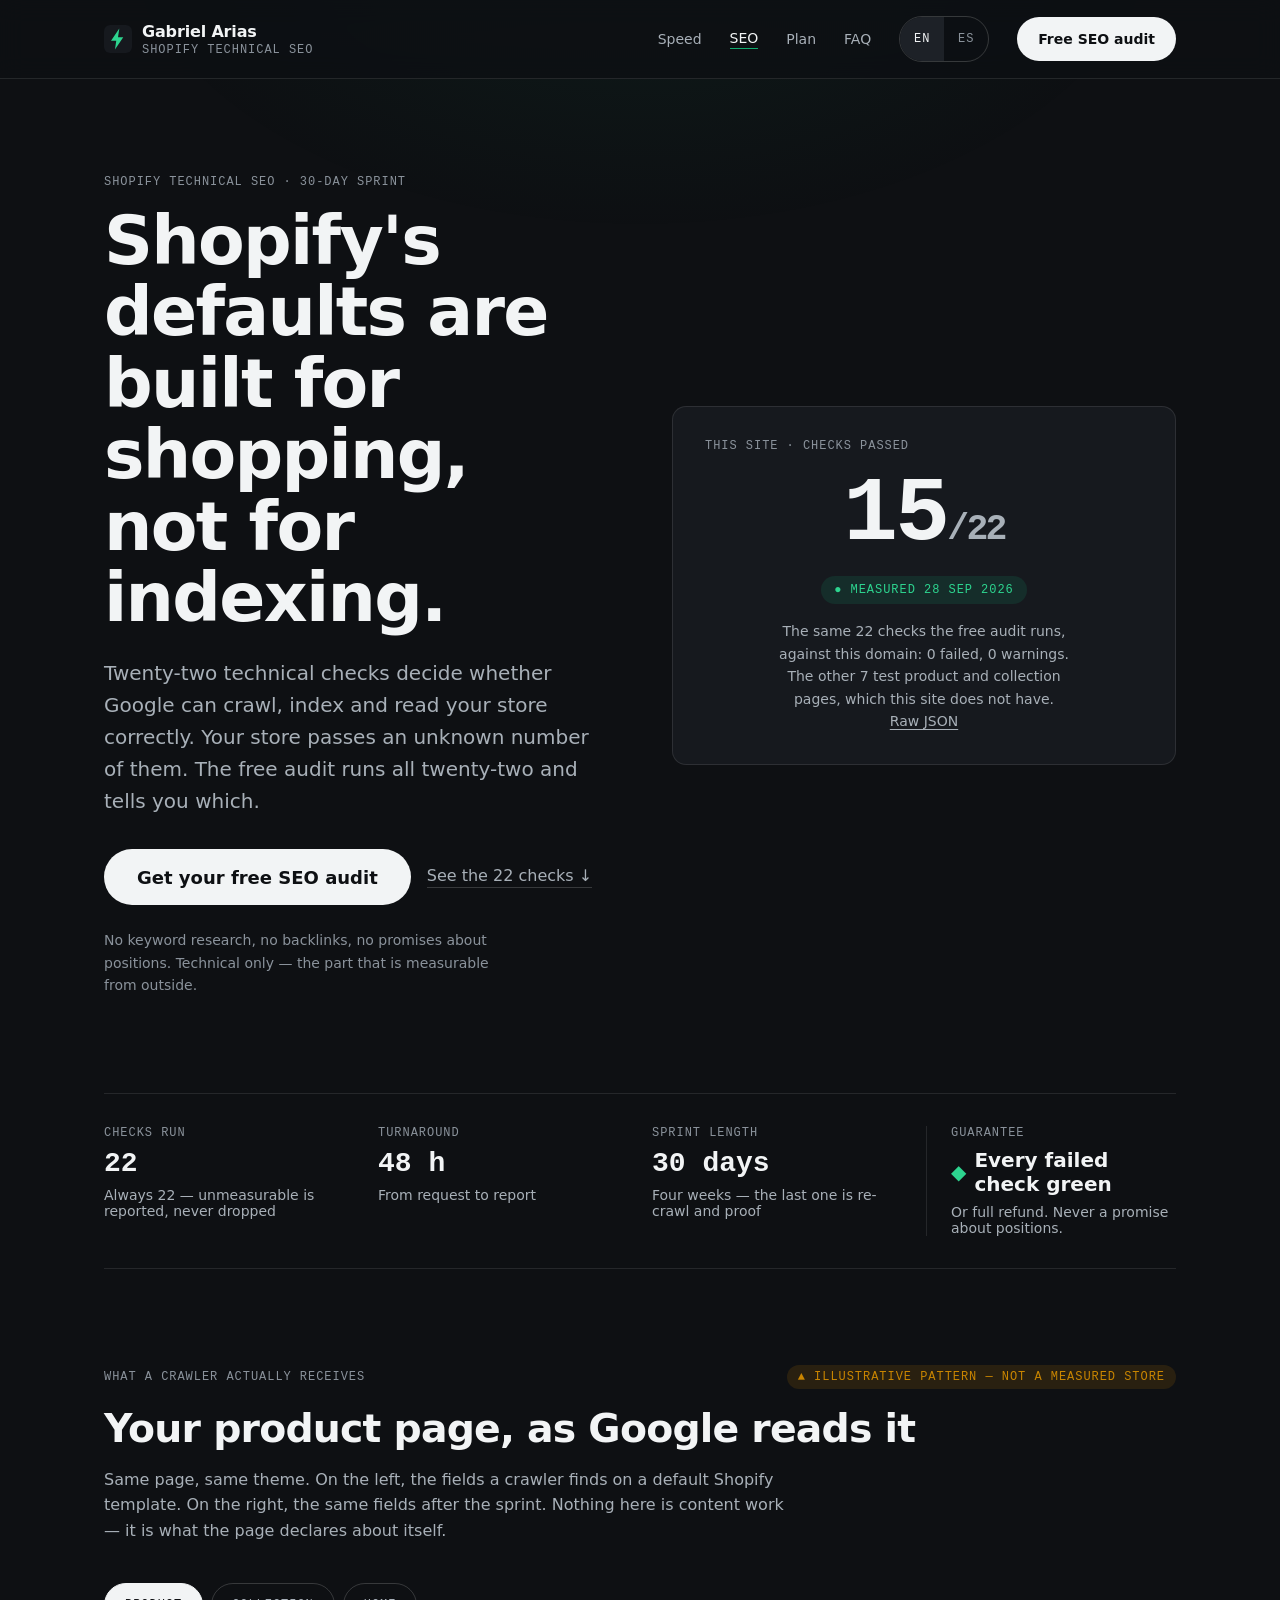
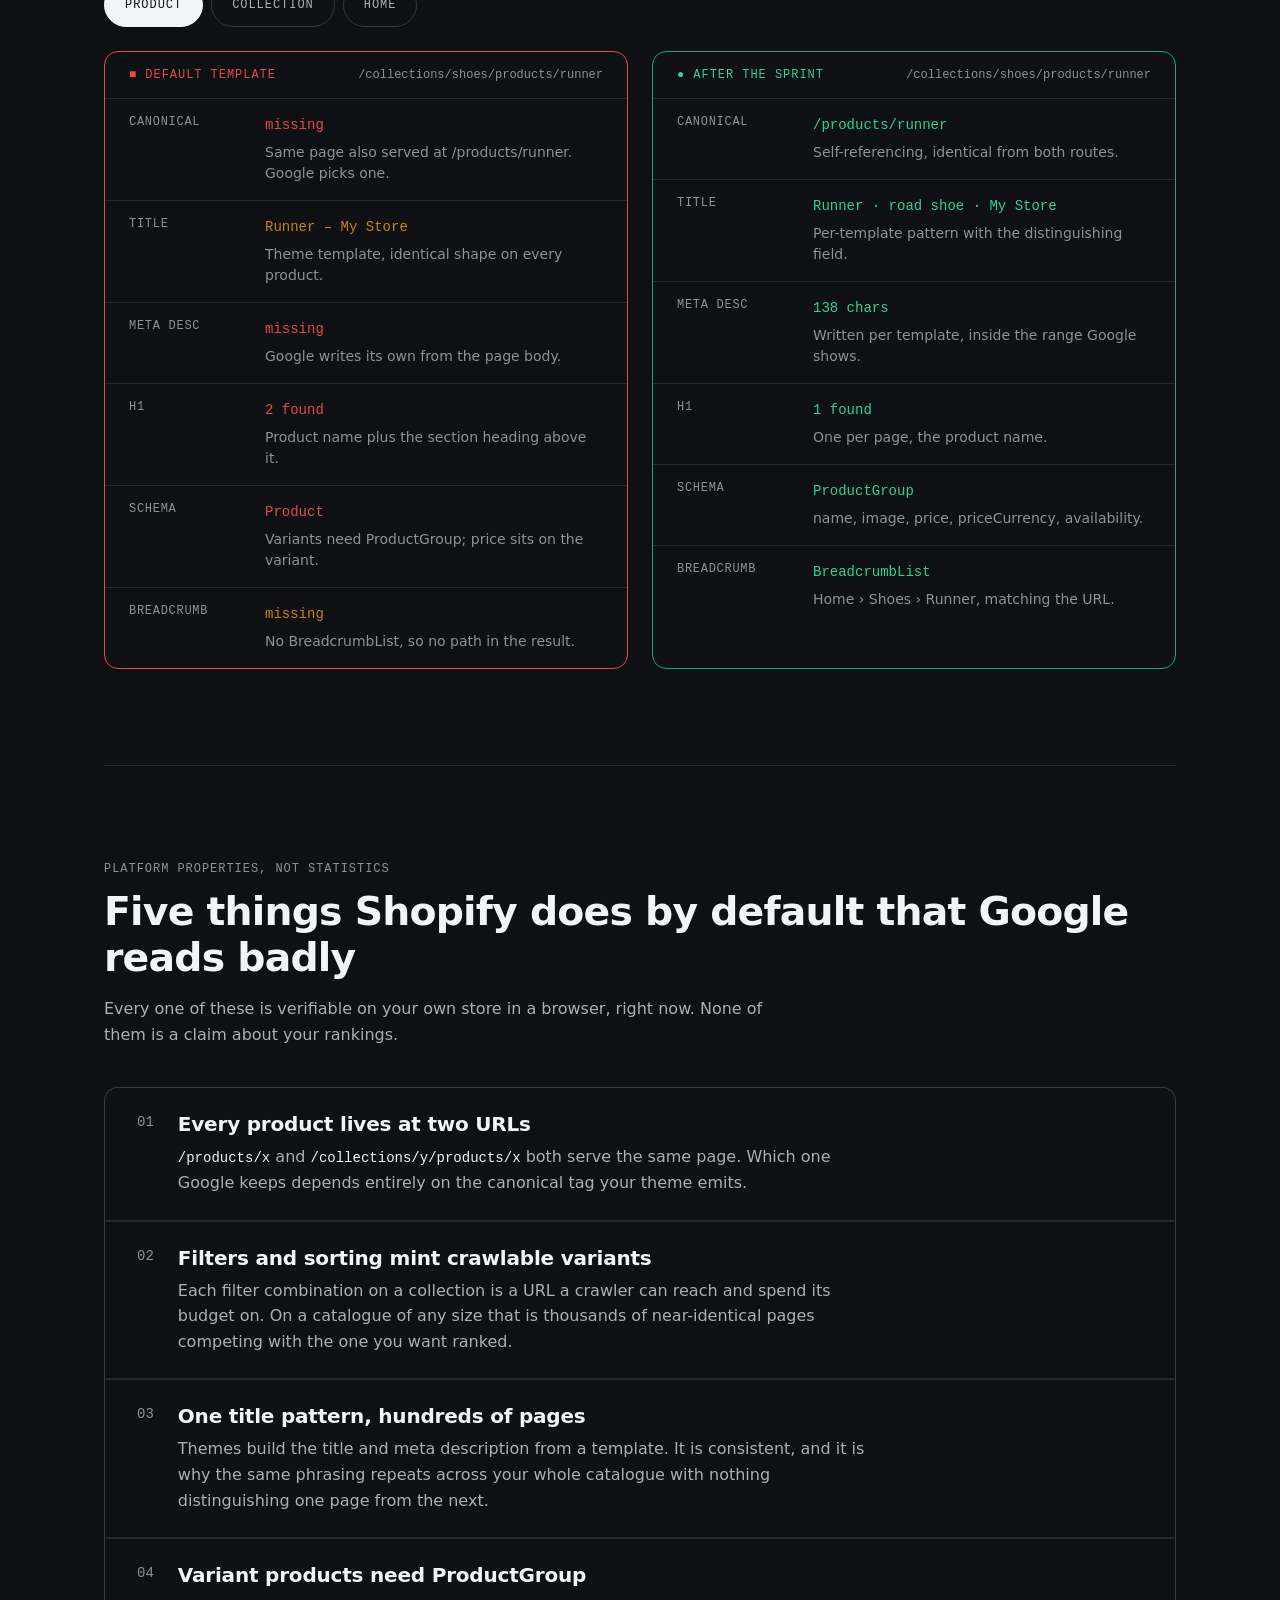
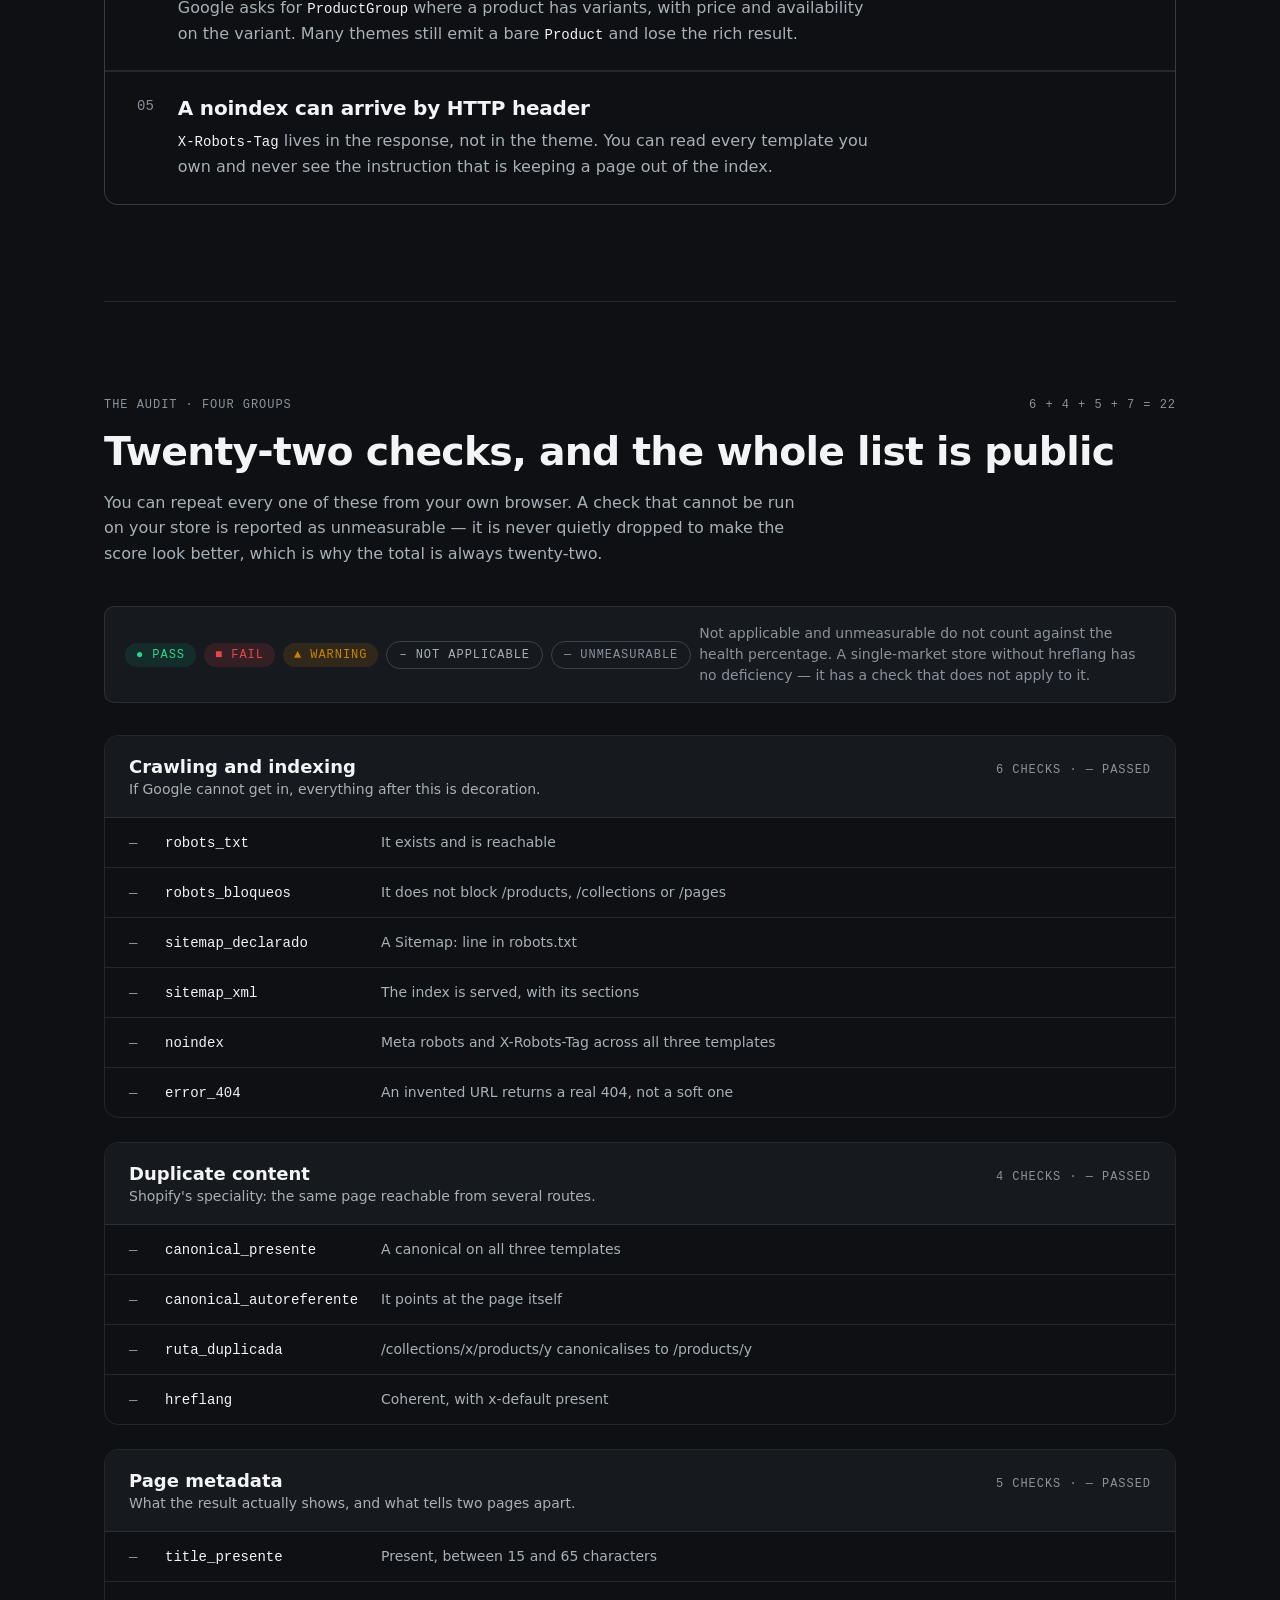
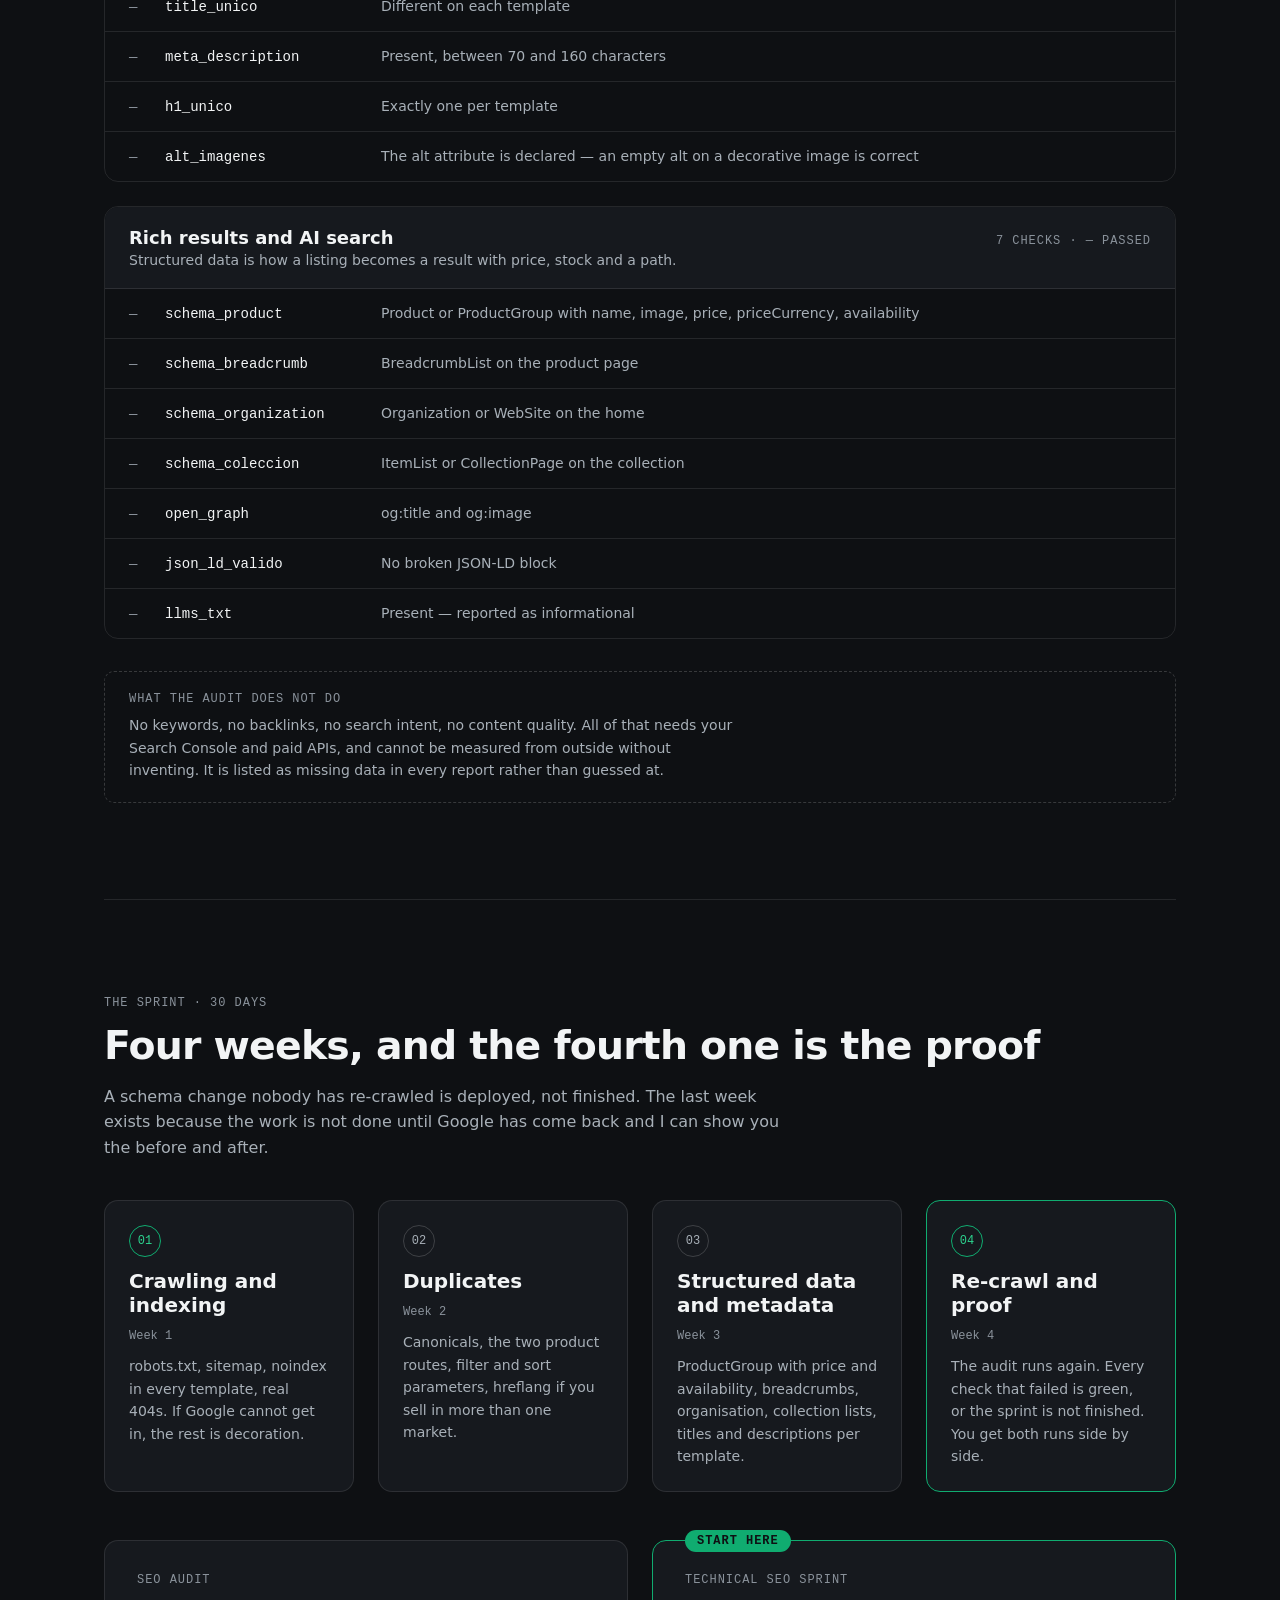
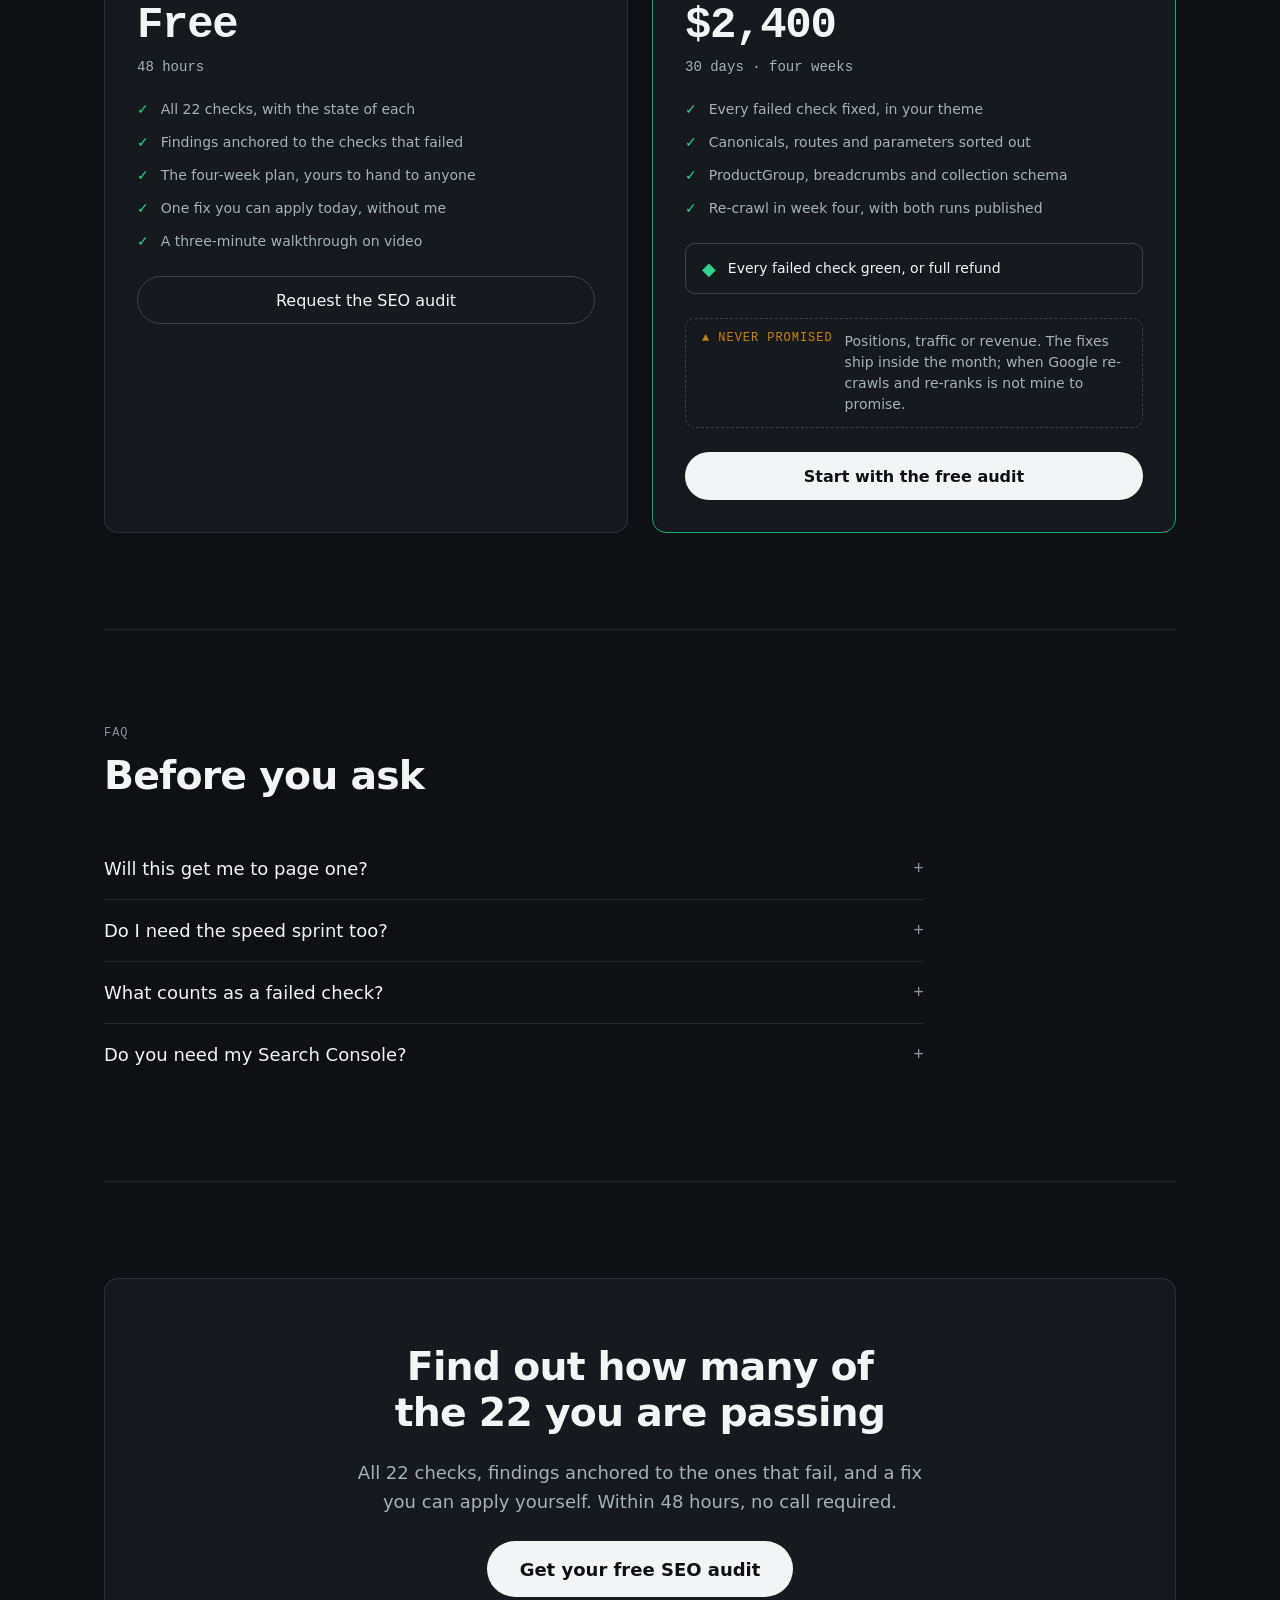
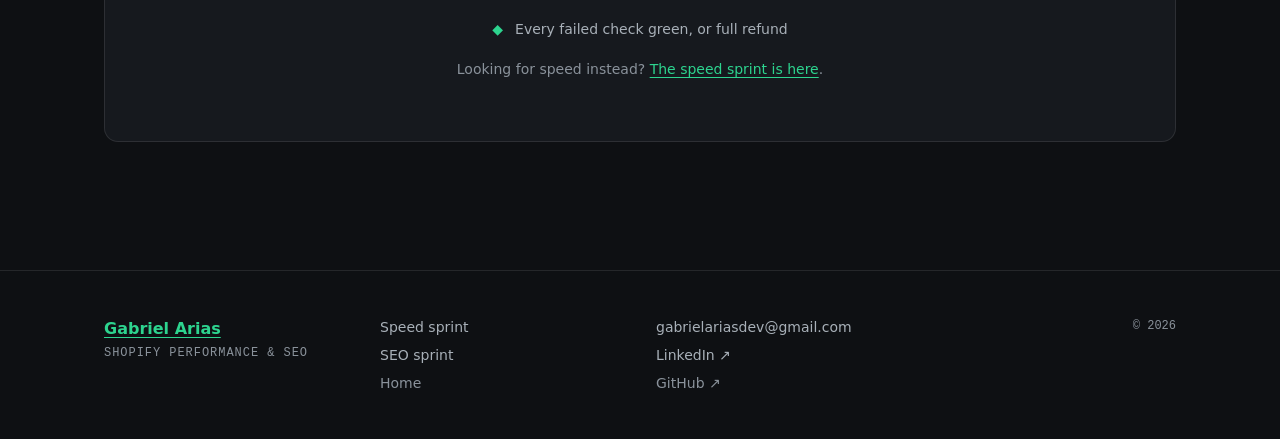
==== commit e910d587: "Spanish pages under /es/ with hreflang, offer schema, llms.txt Closes the seven SEO checks the site " ====
--- a/seo.html
+++ b/seo.html
@@ -8,6 +8,11 @@
 <link rel="icon" href="data:image/svg+xml,%3Csvg xmlns='http://www.w3.org/2000/svg' viewBox='0 0 32 32'%3E%3Crect width='32' height='32' rx='7' fill='%230E1013'/%3E%3Cpath d='M17.5 4 8 18h6l-1.5 10L22 14h-6z' fill='%232DD48F'/%3E%3C/svg%3E">
 
 <link rel="canonical" href="https://gaboauditmyweb.dev/seo.html">
+<!-- The Spanish copy is built into /es/ by build.js from the same markup
+     and the ES dictionary; it is not a second source to keep in sync. -->
+<link rel="alternate" hreflang="en" href="https://gaboauditmyweb.dev/seo.html">
+<link rel="alternate" hreflang="es" href="https://gaboauditmyweb.dev/es/seo.html">
+<link rel="alternate" hreflang="x-default" href="https://gaboauditmyweb.dev/seo.html">
 <meta property="og:type" content="website">
 <meta property="og:url" content="https://gaboauditmyweb.dev/seo.html">
 <meta property="og:title" data-i18n-content="se.ogTitle" content="Technical SEO sprint · Gabriel Arias">
@@ -26,6 +31,12 @@
 <link rel="preload" href="assets/fonts/sans.woff2" as="font" type="font/woff2" crossorigin>
 <link rel="preload" href="assets/fonts/mono-400.woff2" as="font" type="font/woff2" crossorigin>
 <link rel="stylesheet" href="assets/styles.css">
+<!-- Product, not Service: schema.org defines Product as "any offered
+     product or service", and it is the type Google reads a price from.
+     The price is the one on the plan card below; change both or neither. -->
+<script type="application/ld+json">
+{"@context":"https://schema.org","@graph":[{"@type":"Product","name":"Shopify technical SEO sprint","description":"Every failed check green, or full refund. Never a promise about positions.","image":"https://gaboauditmyweb.dev/assets/og.png","url":"https://gaboauditmyweb.dev/seo.html","brand":{"@type":"Brand","name":"Gabriel Arias"},"offers":{"@type":"Offer","price":"2400","priceCurrency":"USD","availability":"https://schema.org/InStock","url":"https://gaboauditmyweb.dev/seo.html#plan","seller":{"@type":"Organization","name":"Gabriel Arias","url":"https://gaboauditmyweb.dev/"}}},{"@type":"BreadcrumbList","itemListElement":[{"@type":"ListItem","position":1,"name":"Home","item":"https://gaboauditmyweb.dev/"},{"@type":"ListItem","position":2,"name":"Shopify technical SEO sprint","item":"https://gaboauditmyweb.dev/seo.html"}]}]}
+</script>
 <script src="assets/i18n.js" defer></script>
 <script src="assets/main.js" defer></script>
 <script src="/_vercel/insights/script.js" defer></script>
@@ -42,6 +53,7 @@
 <header class="site-header is-solid">
   <div class="site-header__inner">
     <a class="brand" href="index.html">
+      <img class="brand__mark" src="data:image/svg+xml,%3Csvg xmlns='http://www.w3.org/2000/svg' viewBox='0 0 32 32'%3E%3Crect width='32' height='32' rx='7' fill='%2316191E'/%3E%3Cpath d='M17.5 4 8 18h6l-1.5 10L22 14h-6z' fill='%232DD48F'/%3E%3C/svg%3E" alt="" width="28" height="28">
       <span class="brand__name">Gabriel Arias</span>
       <span class="brand__role" data-i18n="se.brandRole">Shopify technical SEO</span>
     </a>
--- a/assets/styles.css
+++ b/assets/styles.css
@@ -301,8 +301,17 @@
   padding:16px var(--gutter);
   display:flex;align-items:center;gap:24px;justify-content:space-between;
 }
-.brand{display:grid;gap:2px;text-decoration:none;color:inherit}
+.brand{
+  display:grid;grid-template-columns:auto 1fr;column-gap:10px;row-gap:2px;
+  align-items:center;text-decoration:none;color:inherit;
+}
+/* The favicon's bolt, as a data: URI so it costs no request. alt="" on
+   purpose: the name sits right next to it, and reading "Gabriel Arias"
+   twice helps nobody. It spans both rows so the role line hiding on a
+   phone does not move it. */
+.brand__mark{grid-row:1 / span 2;display:block;width:28px;height:28px}
 .brand__name{font-size:16px;font-weight:600;letter-spacing:-.01em}
+.brand__name,.brand__role{grid-column:2}
 .brand__role{
   font-family:var(--font-mono);font-size:12px;
   letter-spacing:.08em;text-transform:uppercase;color:var(--ink-muted);
@@ -1003,13 +1012,21 @@
   to{opacity:1;transform:none}
 }
 
-@media (prefers-reduced-motion:no-preference){
+/* `.enter` also needs a real pointer, the same gate as the cursor glow.
+   On a phone the first screen is the whole of what PageSpeed films, and
+   a fade from opacity 0 holds every frame of it back by 320–560ms: the
+   median mobile Speed Index sat at 3.8s against a 1.2s LCP, and that gap
+   was the two points between 98 and 100. A phone gets the first screen
+   already painted, which is the point of the site. */
+@media (prefers-reduced-motion:no-preference) and (hover:hover) and (pointer:fine){
   .enter{animation:enter var(--t-enter) var(--ease) both}
   .enter--2{animation-delay:60ms}
   .enter--3{animation-delay:120ms}
   .enter--4{animation-delay:180ms}
   .enter--5{animation-delay:240ms}
-
+}
+
+@media (prefers-reduced-motion:no-preference){
   @supports (animation-timeline:view()){
     /* A fixed 220px of travel, not a percentage: a percentage of `entry`
        is a percentage of the block's own height, so a tall section would
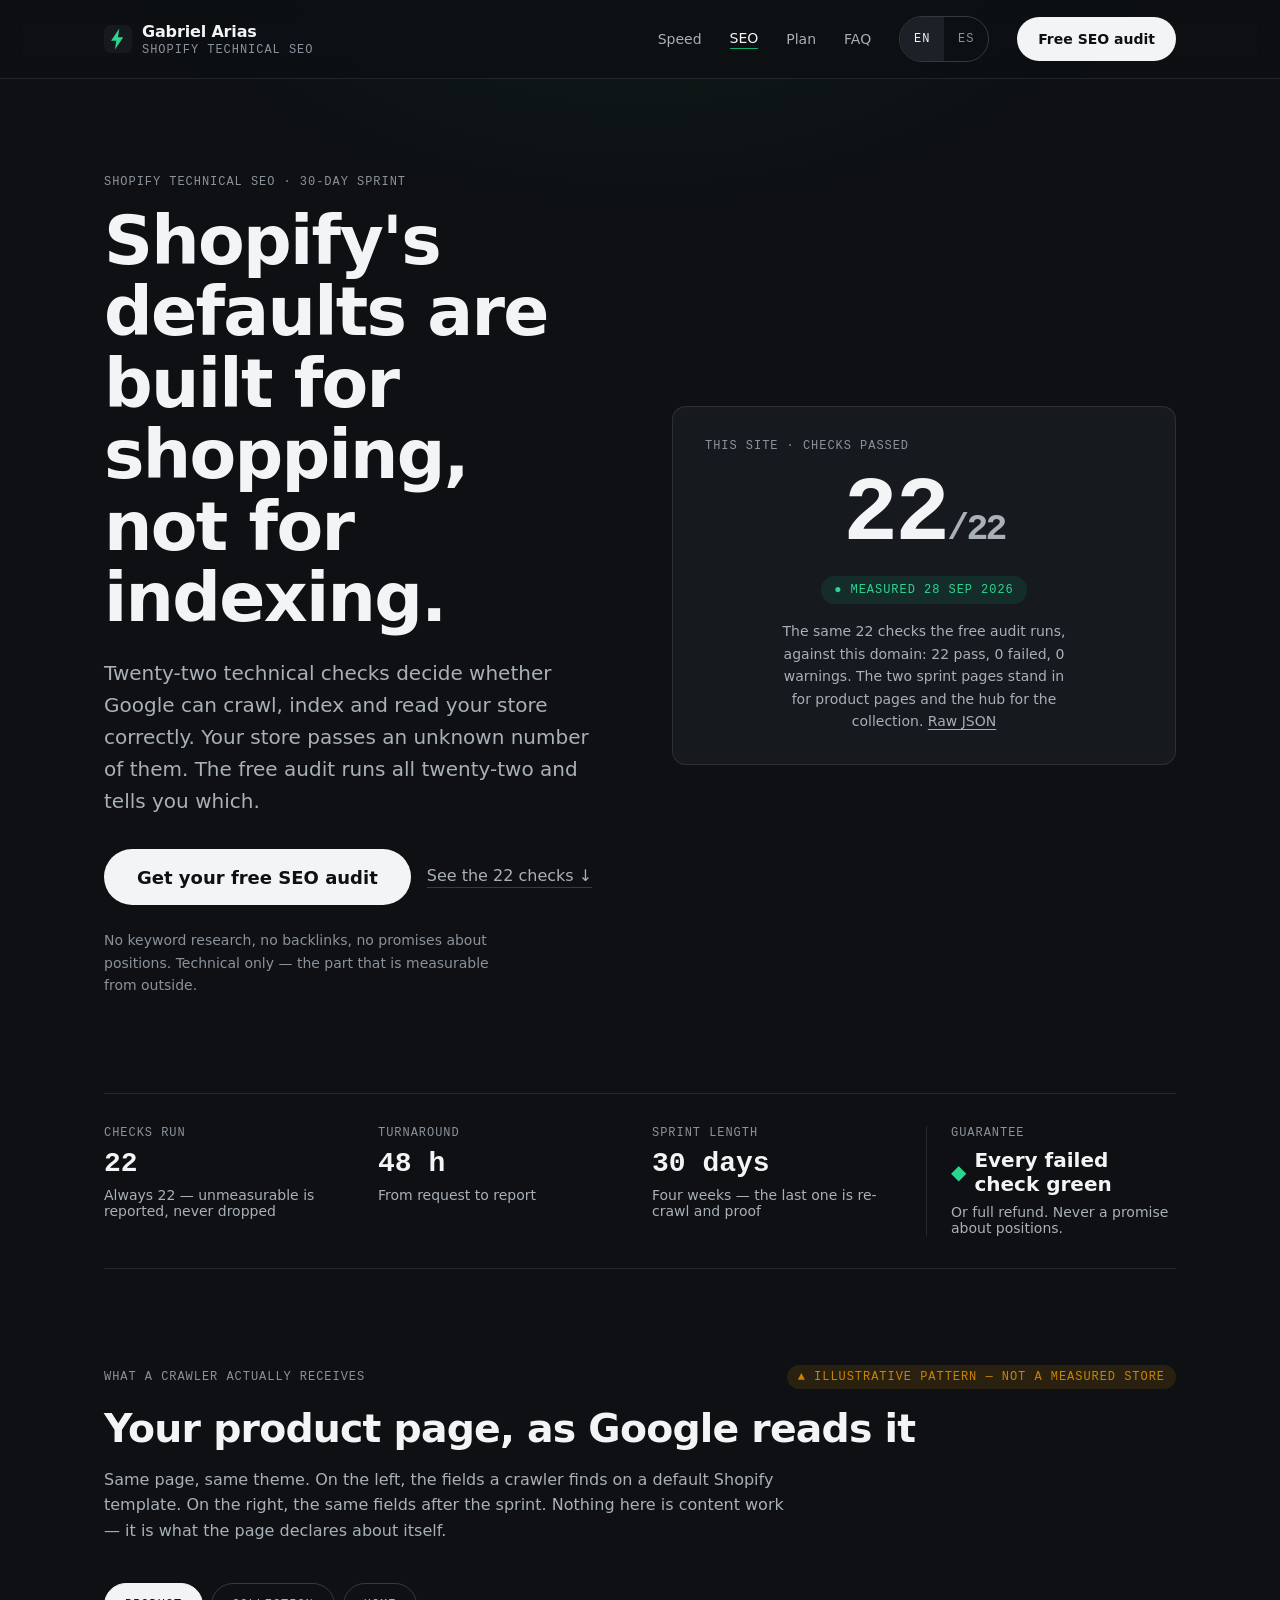
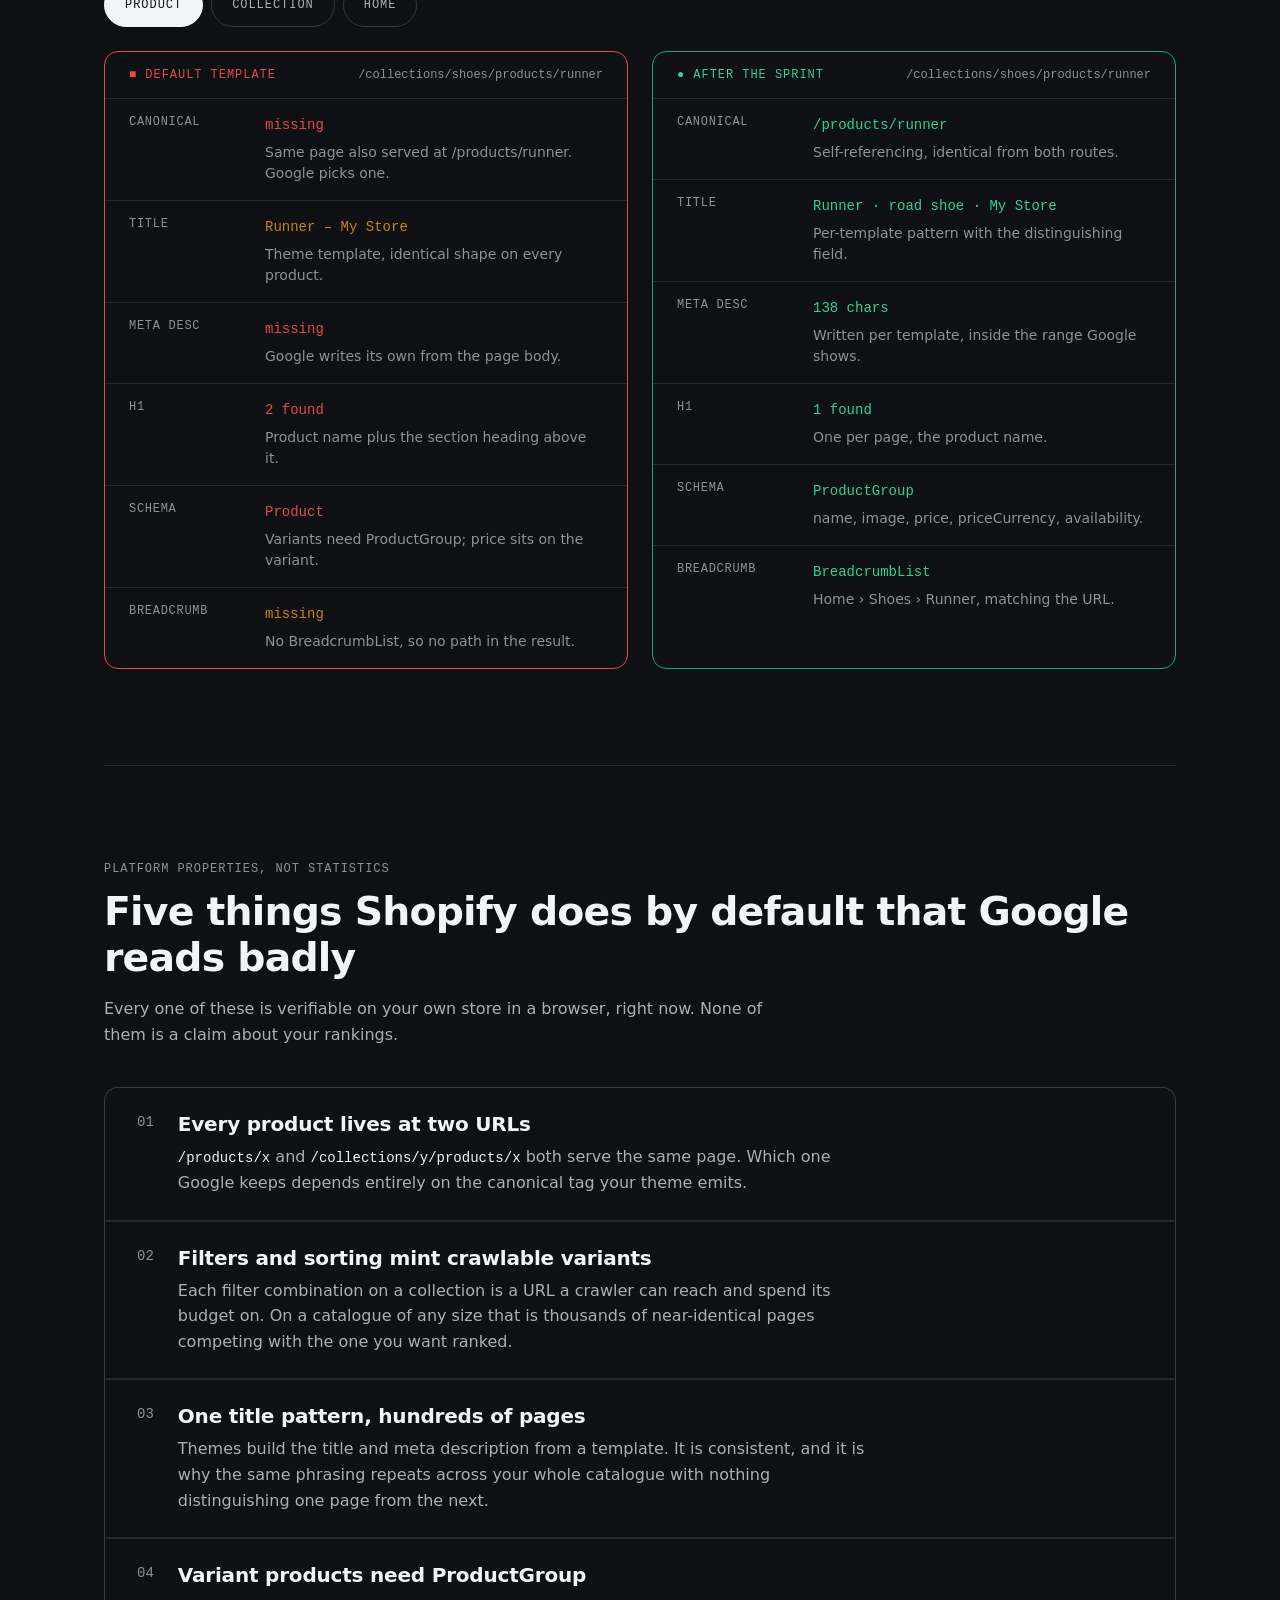
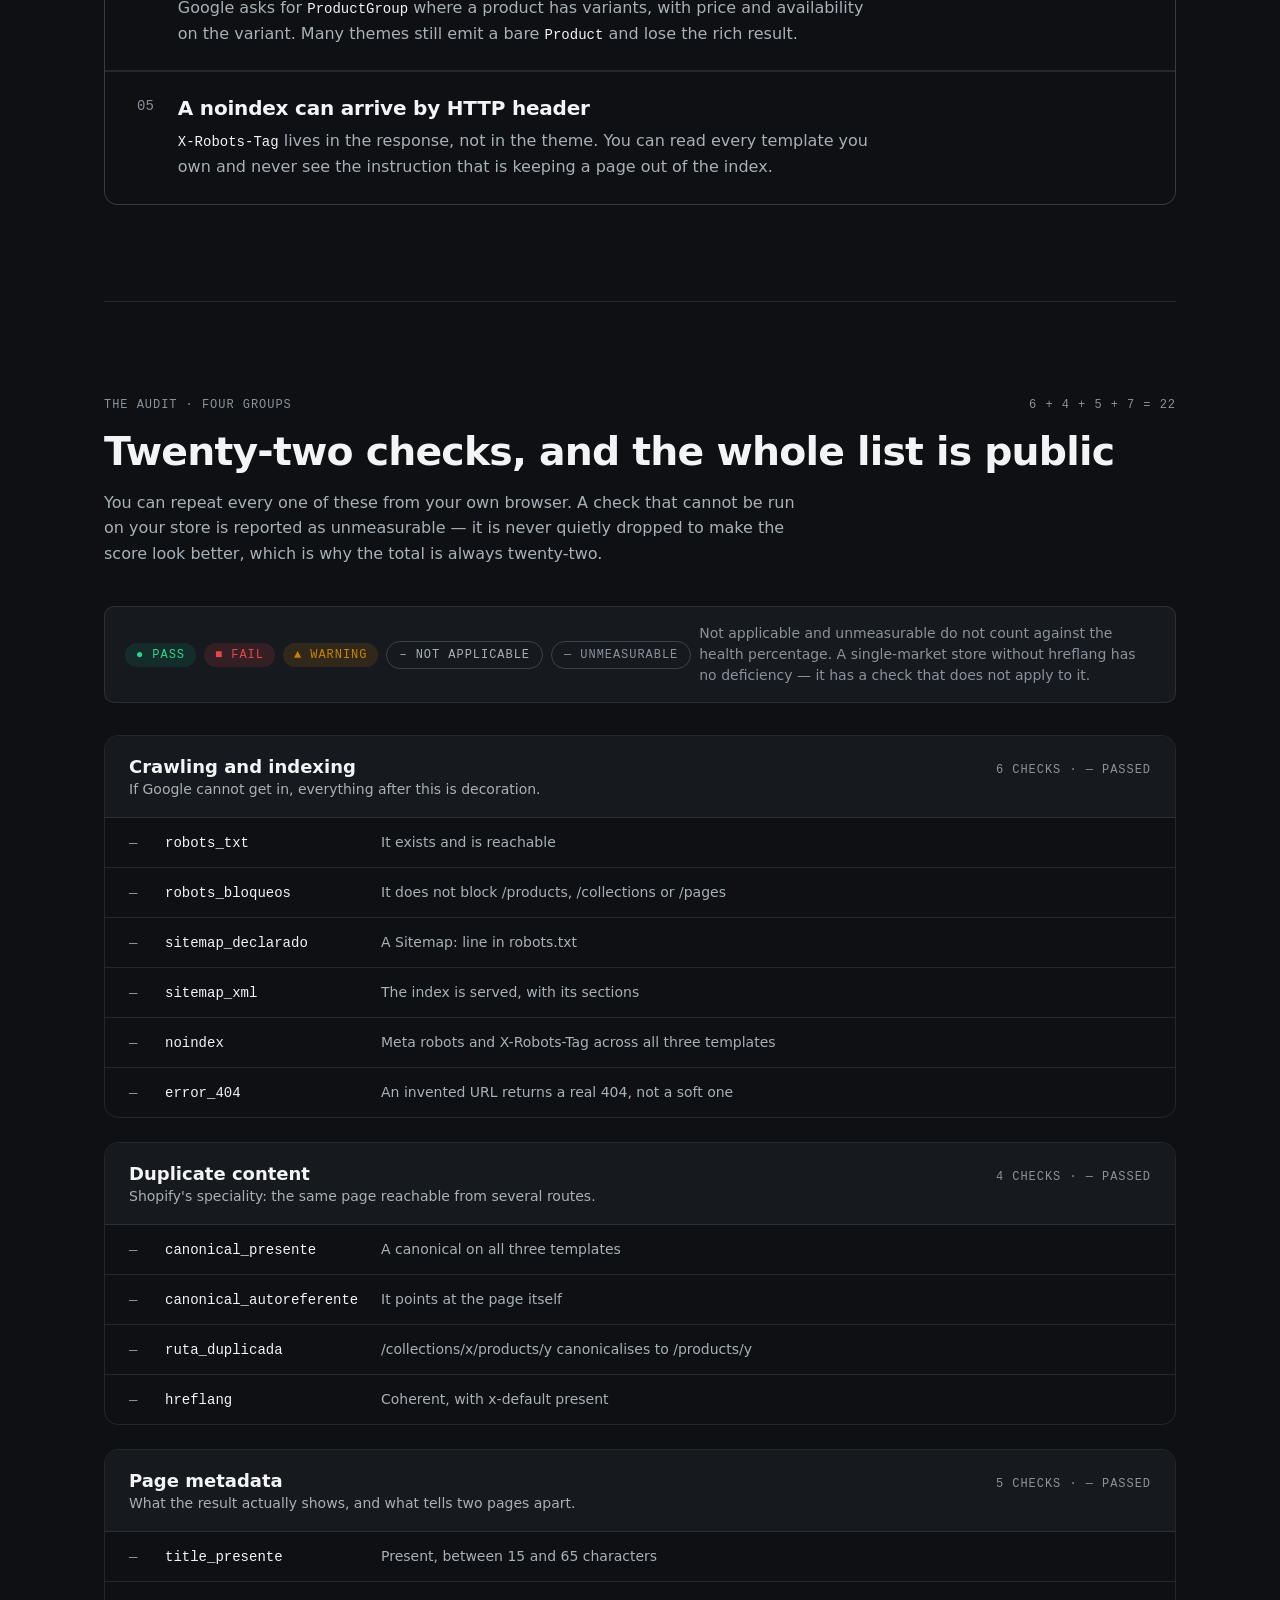
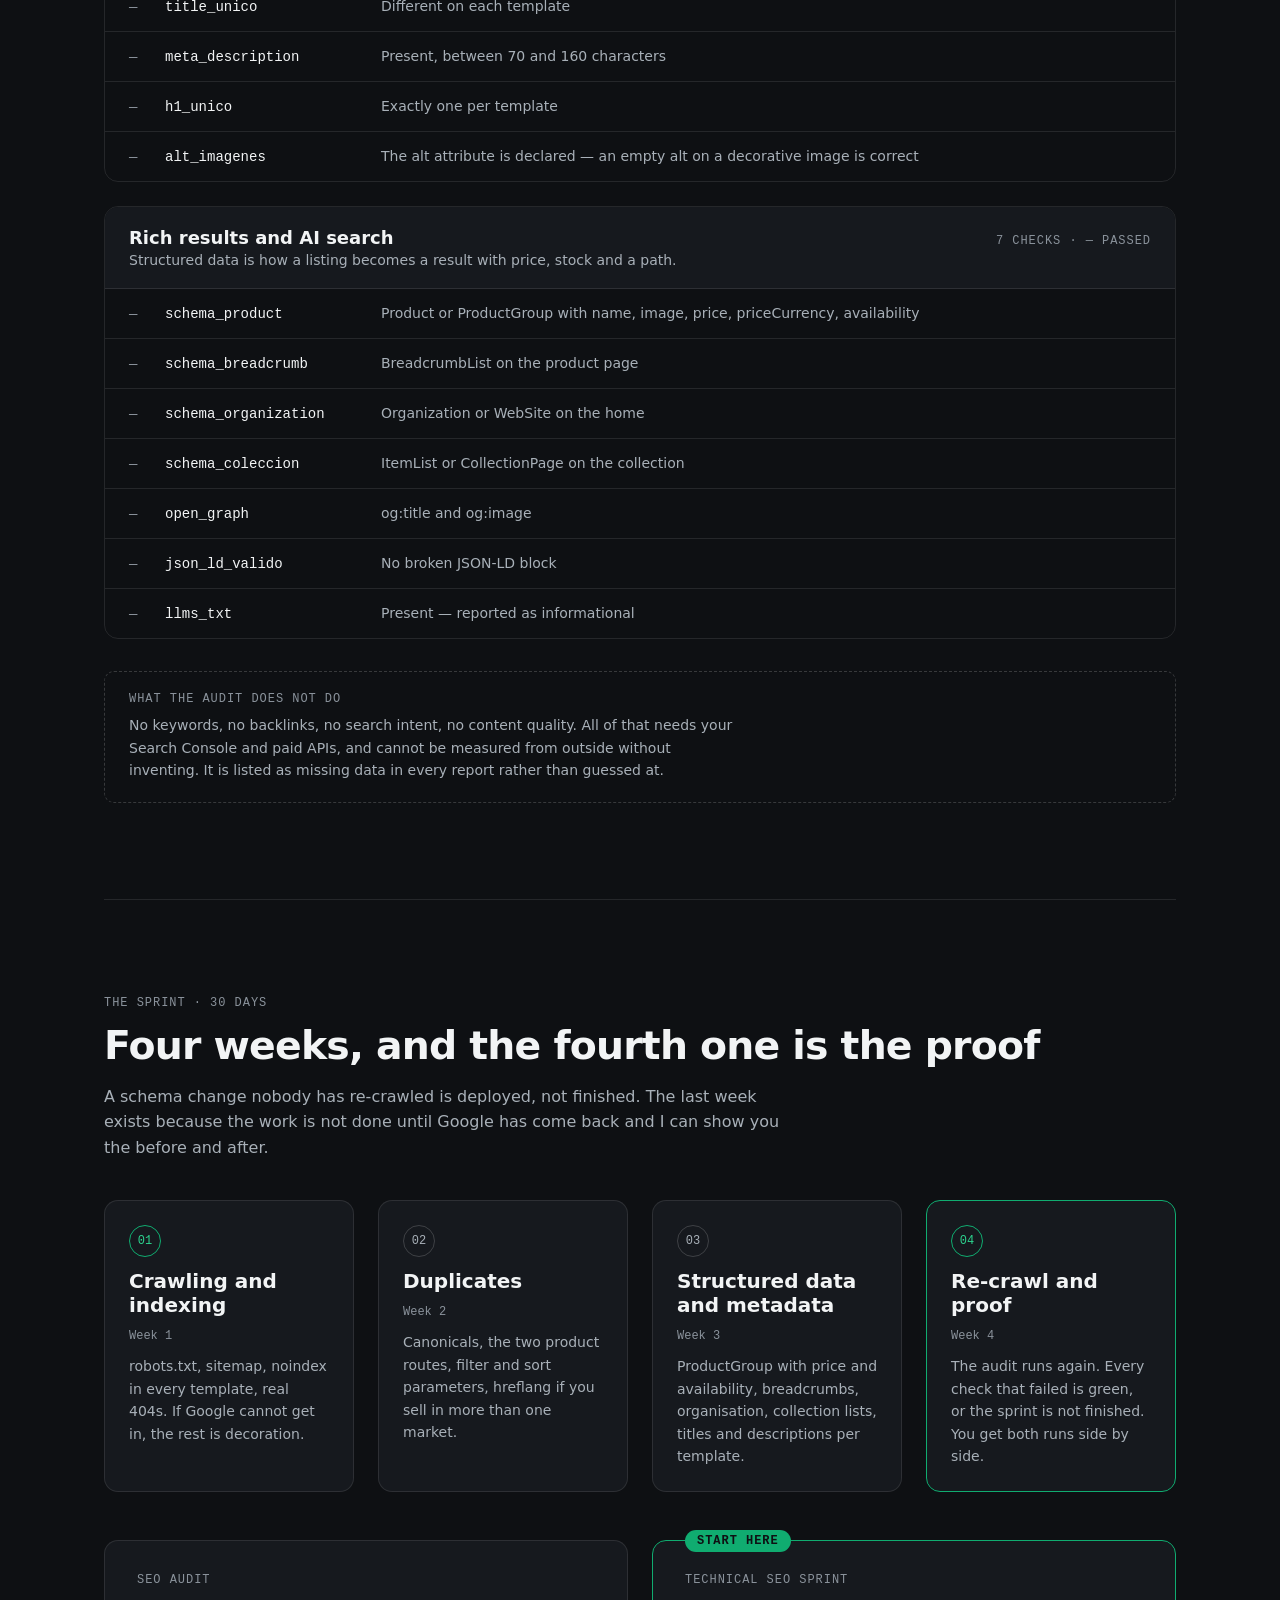
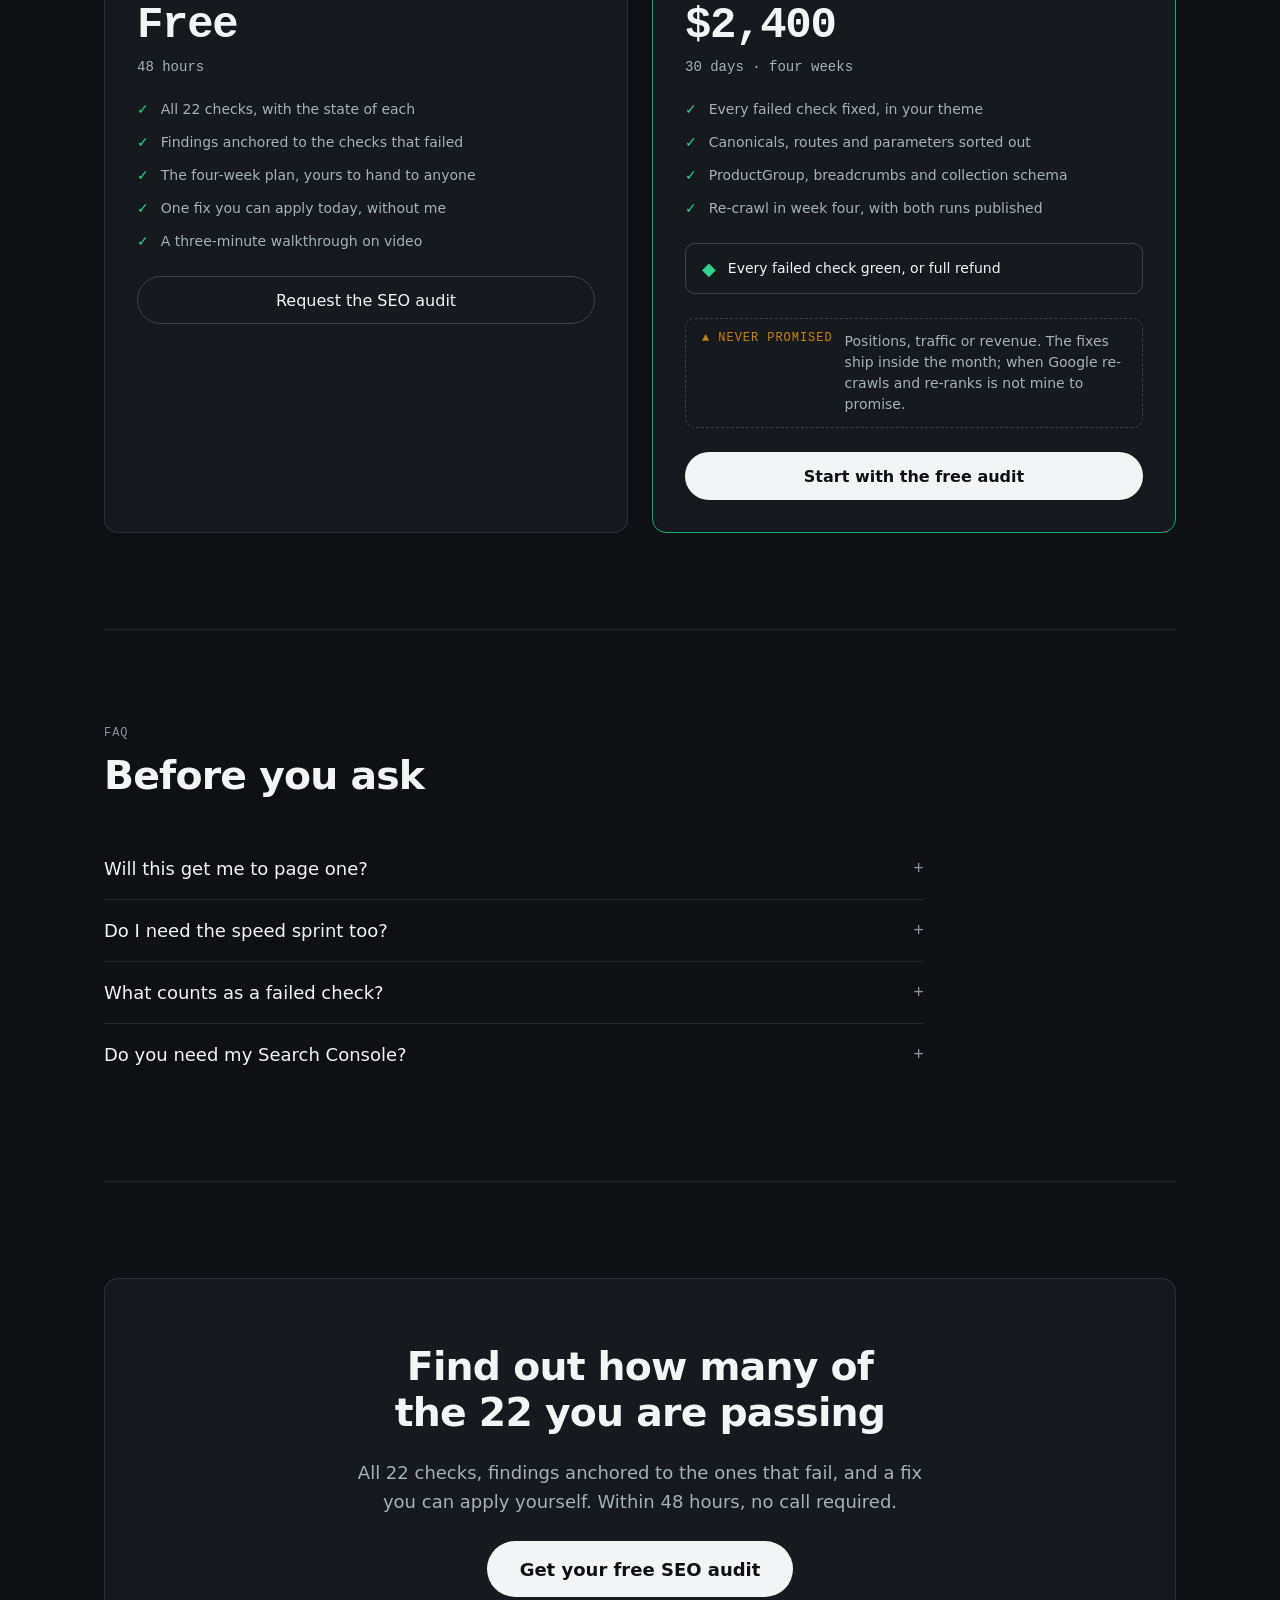
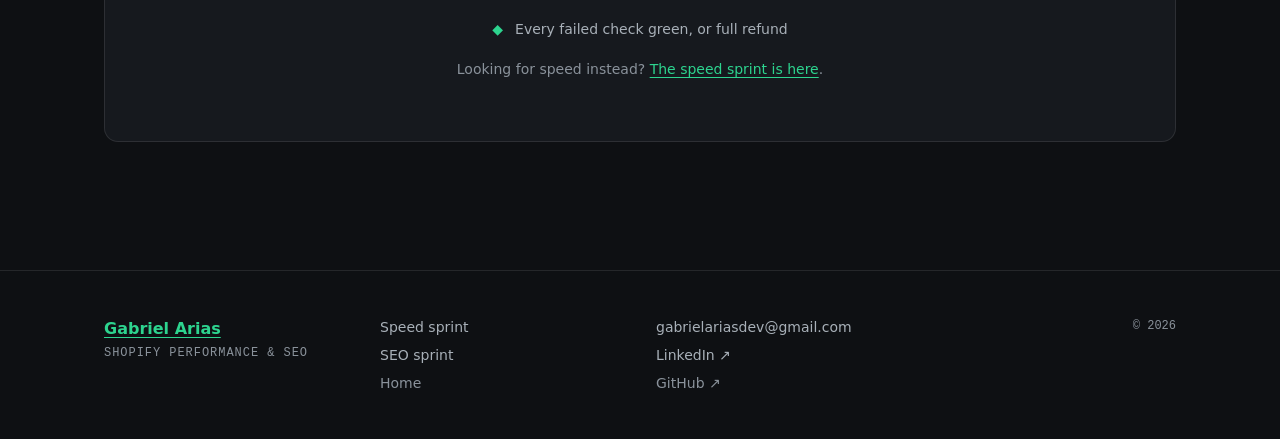
==== commit 47f721a2: "Preload all three fonts; publish 100 mobile and 22/22 SEO Mobile PageSpeed 98 · 100 · 100 (median 10" ====
--- a/seo.html
+++ b/seo.html
@@ -24,12 +24,16 @@
 <meta name="twitter:card" content="summary_large_image">
 
 <!-- Fonts are served from this origin; the @font-face block in styles.css
-     explains why. These two are what the first screen needs: the headline,
-     lede and buttons in sans, the eyebrow and brand role in mono 400.
+     explains why. All three are what the first screen needs: the headline,
+     lede and buttons in sans, the eyebrow and brand role in mono 400, and
+     the gauge figures in mono 600 — on a phone the gauges are on the first
+     screen too, and left to the CSS that file was found last and forced a
+     late relayout that PageSpeed billed to Speed Index.
      Preloading them starts the font download alongside the stylesheet
      instead of waiting for it to arrive and parse first. -->
 <link rel="preload" href="assets/fonts/sans.woff2" as="font" type="font/woff2" crossorigin>
 <link rel="preload" href="assets/fonts/mono-400.woff2" as="font" type="font/woff2" crossorigin>
+<link rel="preload" href="assets/fonts/mono-600.woff2" as="font" type="font/woff2" crossorigin>
 <link rel="stylesheet" href="assets/styles.css">
 <!-- Product, not Service: schema.org defines Product as "any offered
      product or service", and it is the type Google reads a price from.
@@ -88,9 +92,9 @@
 
     <div class="card gauge enter enter--3">
       <div class="mono-label gauge__label" data-i18n="se.gaugeLabel">This site · checks passed</div>
-      <div class="score score--measured">15<span class="score__total">/22</span></div>
+      <div class="score score--measured">22<span class="score__total">/22</span></div>
       <span class="badge badge--good badge--md" data-i18n="se.gaugeBadge">● Measured 28 Sep 2026</span>
-      <p class="gauge__note"><span data-i18n="se.gaugeNote">The same 22 checks the free audit runs, against this domain: 0 failed, 0 warnings. The other 7 test product and collection pages, which this site does not have.</span> <a class="gauge__raw" href="medicion/seo.json" data-i18n="self.rawJson">Raw JSON</a></p>
+      <p class="gauge__note"><span data-i18n="se.gaugeNote">The same 22 checks the free audit runs, against this domain: 22 pass, 0 failed, 0 warnings. The two sprint pages stand in for product pages and the hub for the collection.</span> <a class="gauge__raw" href="medicion/seo.json" data-i18n="self.rawJson">Raw JSON</a></p>
     </div>
   </section>
 
@@ -454,19 +458,19 @@
     <div class="faq reveal">
       <details class="faq__item">
         <summary class="faq__q"><span data-i18n="se.q1">Will this get me to page one?</span><span class="faq__sign" aria-hidden="true"></span></summary>
-        <p class="faq__a" data-i18n="se.a1">Placeholder. No, and anyone who promises it is selling something else. This makes your store correctly crawlable, indexable and readable. What you rank for after that depends on your content and your market — neither of which I am touching.</p>
+        <p class="faq__a" data-i18n="se.a1">No, and anyone who promises it is selling something else. This makes your store correctly crawlable, indexable and readable. What you rank for after that depends on your content and your market — neither of which I am touching.</p>
       </details>
       <details class="faq__item">
         <summary class="faq__q"><span data-i18n="se.q2">Do I need the speed sprint too?</span><span class="faq__sign" aria-hidden="true"></span></summary>
-        <p class="faq__a"><span data-i18n="se.a2a">Placeholder. They are sold separately and neither depends on the other. If you are choosing, start with </span><a href="speed.html" data-i18n="se.a2link">speed</a><span data-i18n="se.a2b"> when your traffic is already there, and with SEO when it is not.</span></p>
+        <p class="faq__a"><span data-i18n="se.a2a">They are sold separately and neither depends on the other. If you are choosing, start with </span><a href="speed.html" data-i18n="se.a2link">speed</a><span data-i18n="se.a2b"> when your traffic is already there, and with SEO when it is not.</span></p>
       </details>
       <details class="faq__item">
         <summary class="faq__q"><span data-i18n="se.q3">What counts as a failed check?</span><span class="faq__sign" aria-hidden="true"></span></summary>
-        <p class="faq__a" data-i18n="se.a3">Placeholder. The audit lists each of the 22 with its state before we start. The guarantee covers exactly the ones marked as failing in that first run — agreed in writing, no moving target.</p>
+        <p class="faq__a" data-i18n="se.a3">The audit lists each of the 22 with its state before we start. The guarantee covers exactly the ones marked as failing in that first run — agreed in writing, no moving target.</p>
       </details>
       <details class="faq__item faq__item--last">
         <summary class="faq__q"><span data-i18n="se.q4">Do you need my Search Console?</span><span class="faq__sign" aria-hidden="true"></span></summary>
-        <p class="faq__a" data-i18n="se.a4">Placeholder. Not for the audit — everything in it is measured from outside. During the sprint it helps for the re-crawl in week four, but it is not required.</p>
+        <p class="faq__a" data-i18n="se.a4">Not for the audit — everything in it is measured from outside. During the sprint it helps for the re-crawl in week four, but it is not required.</p>
       </details>
     </div>
   </section>
--- a/assets/styles.css
+++ b/assets/styles.css
@@ -295,6 +295,15 @@
 .site-header.is-scrolled{
   background:rgba(14,16,19,.85);
   border-bottom-color:var(--hairline);
+}
+/* The blur needs a real pointer too. PageSpeed rasterises in software,
+   and a 12px backdrop blur across the header is the one expensive paint
+   on the first screen: in the slow mobile runs every resource had
+   arrived and the main thread sat idle for over a second before first
+   paint. Without it the scrolled header just goes nearer opaque. */
+@media not ((hover:hover) and (pointer:fine)){
+  .site-header{backdrop-filter:none;-webkit-backdrop-filter:none}
+  .site-header.is-scrolled,html .site-header.is-solid{background:rgba(14,16,19,.96)}
 }
 .site-header__inner{
   max-width:var(--shell);margin:0 auto;
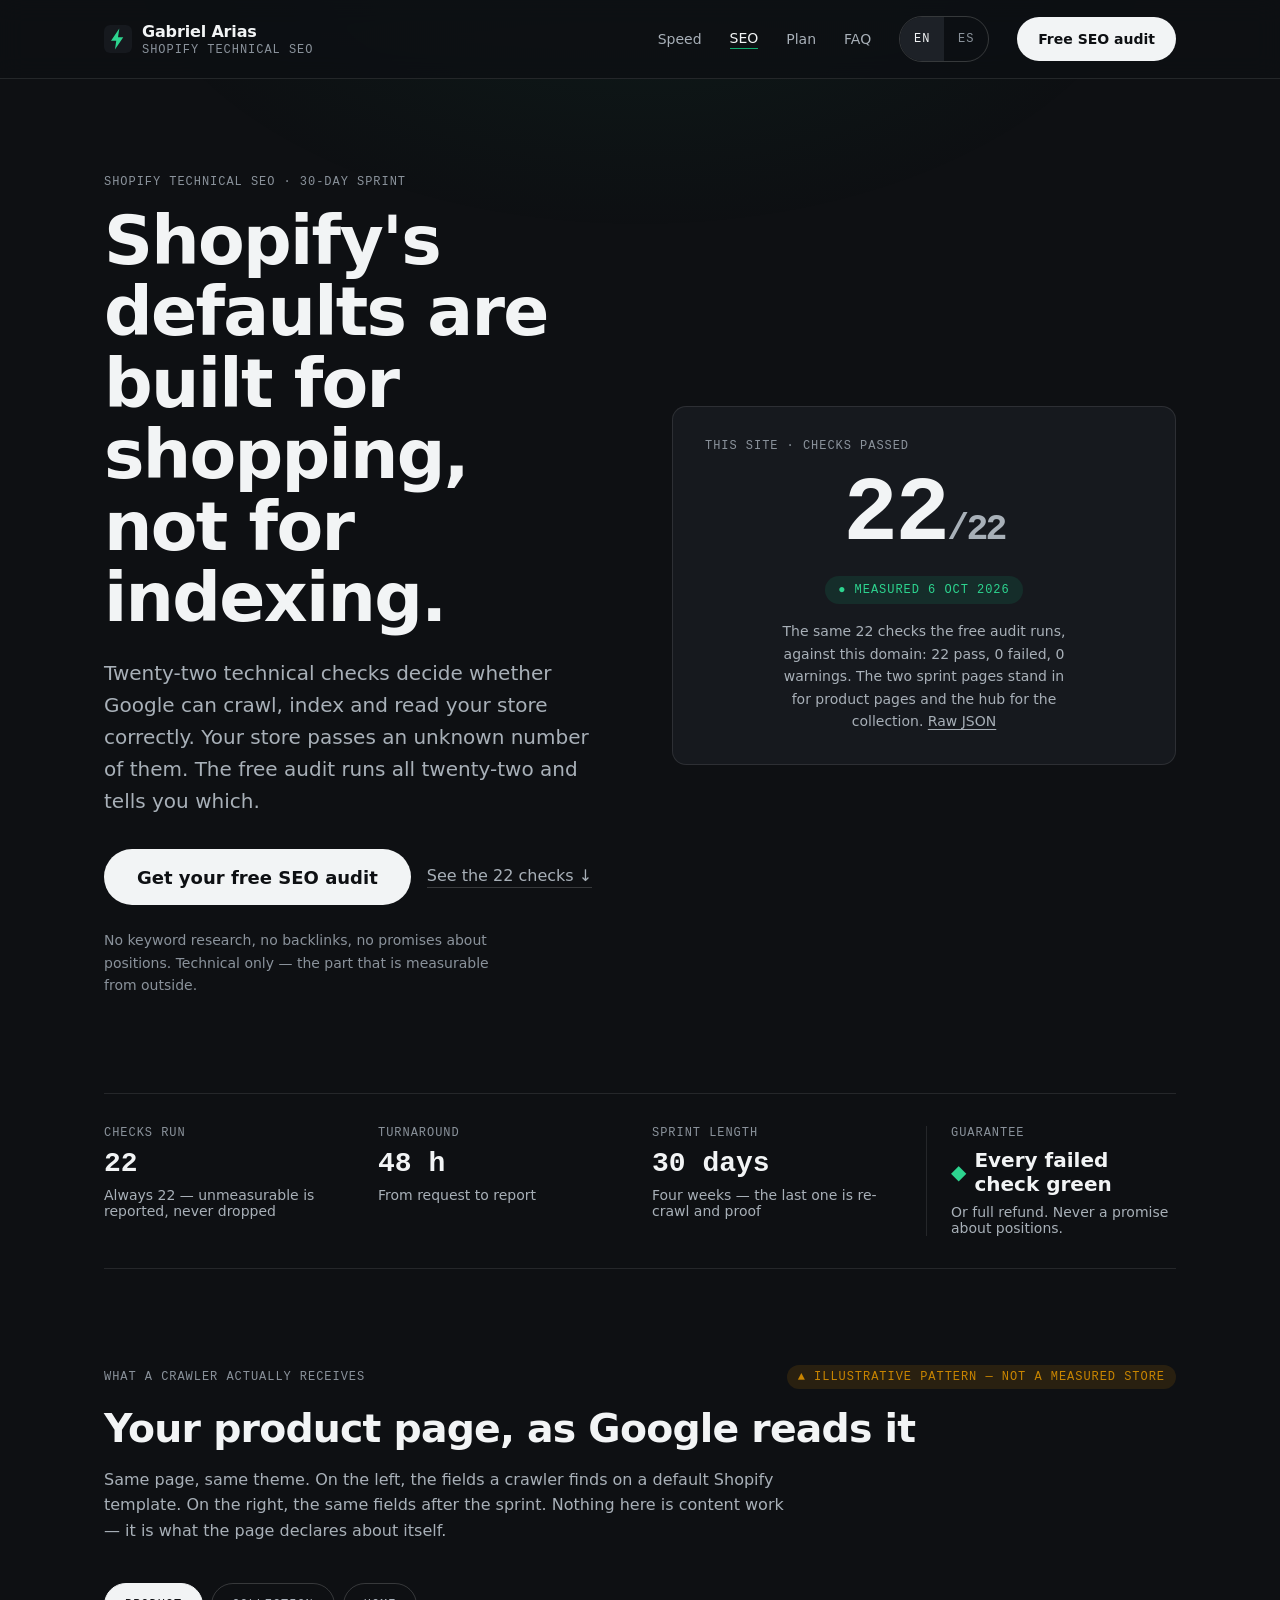
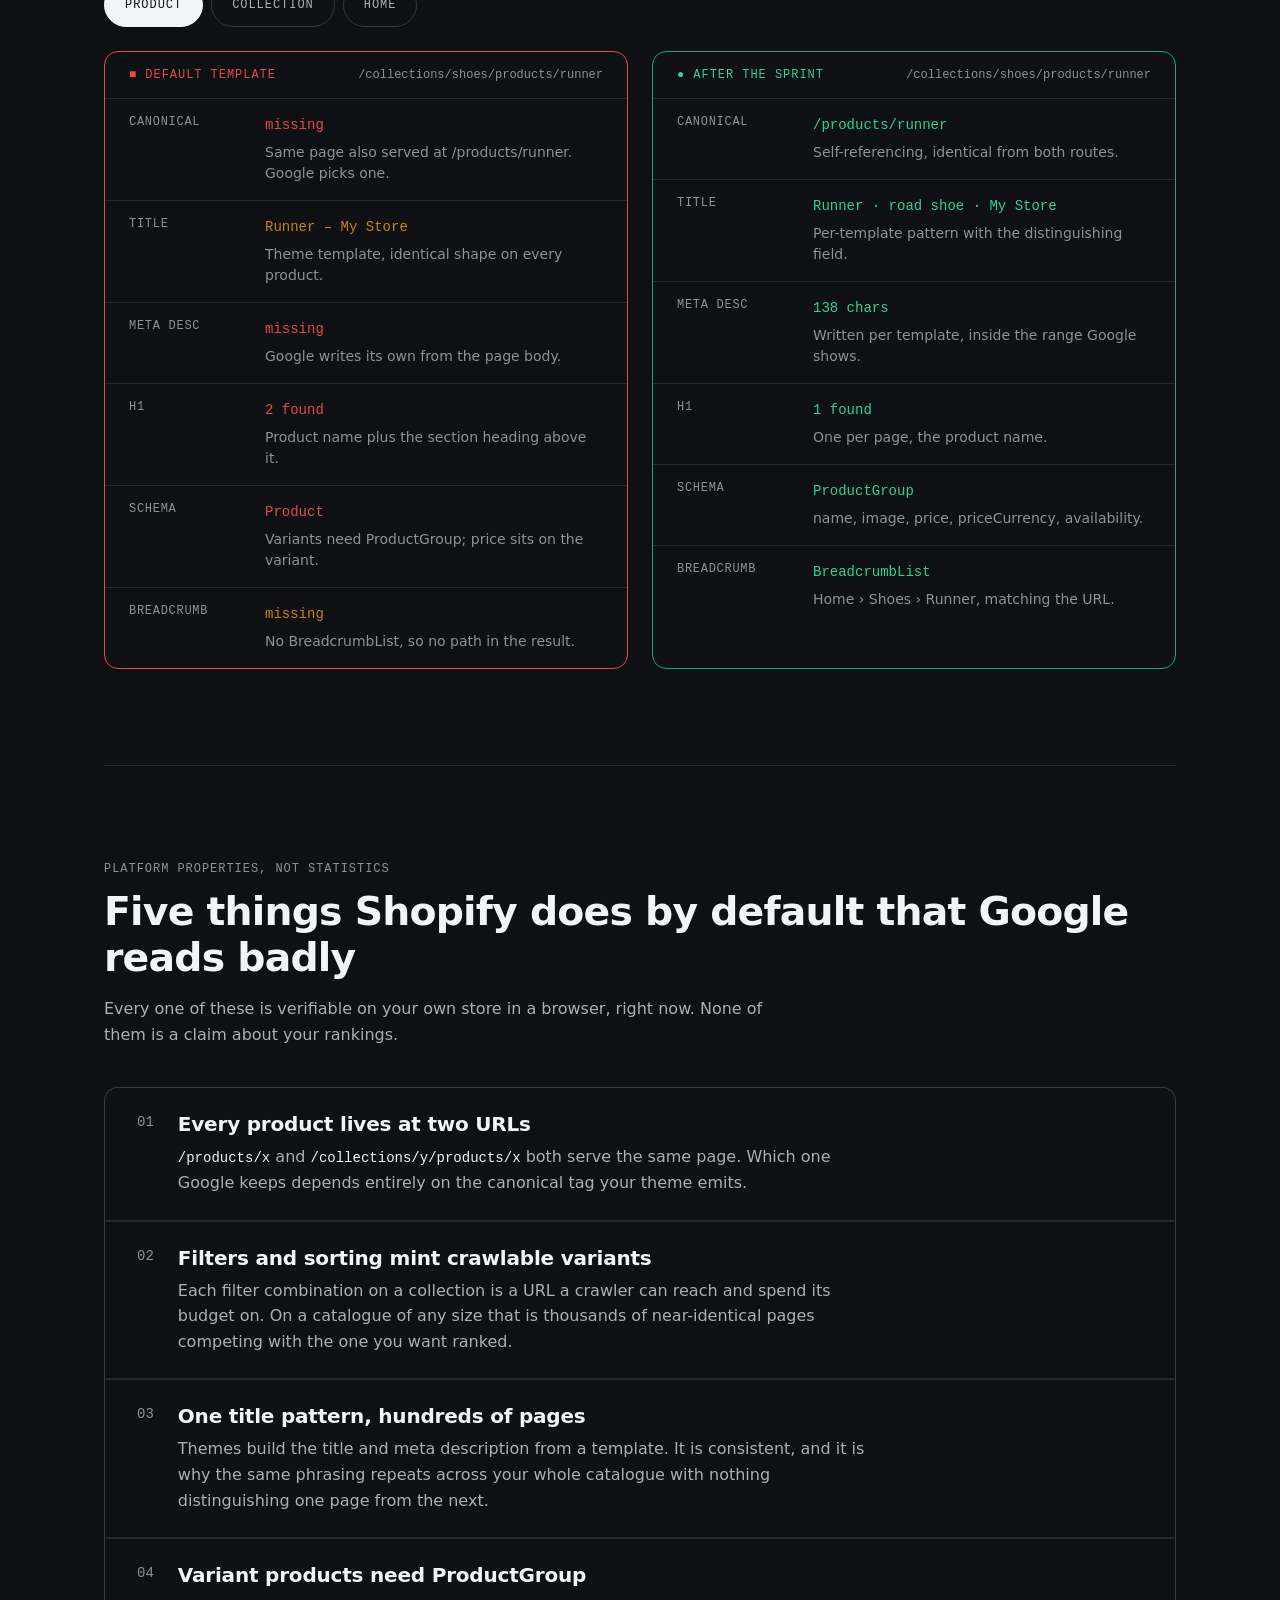
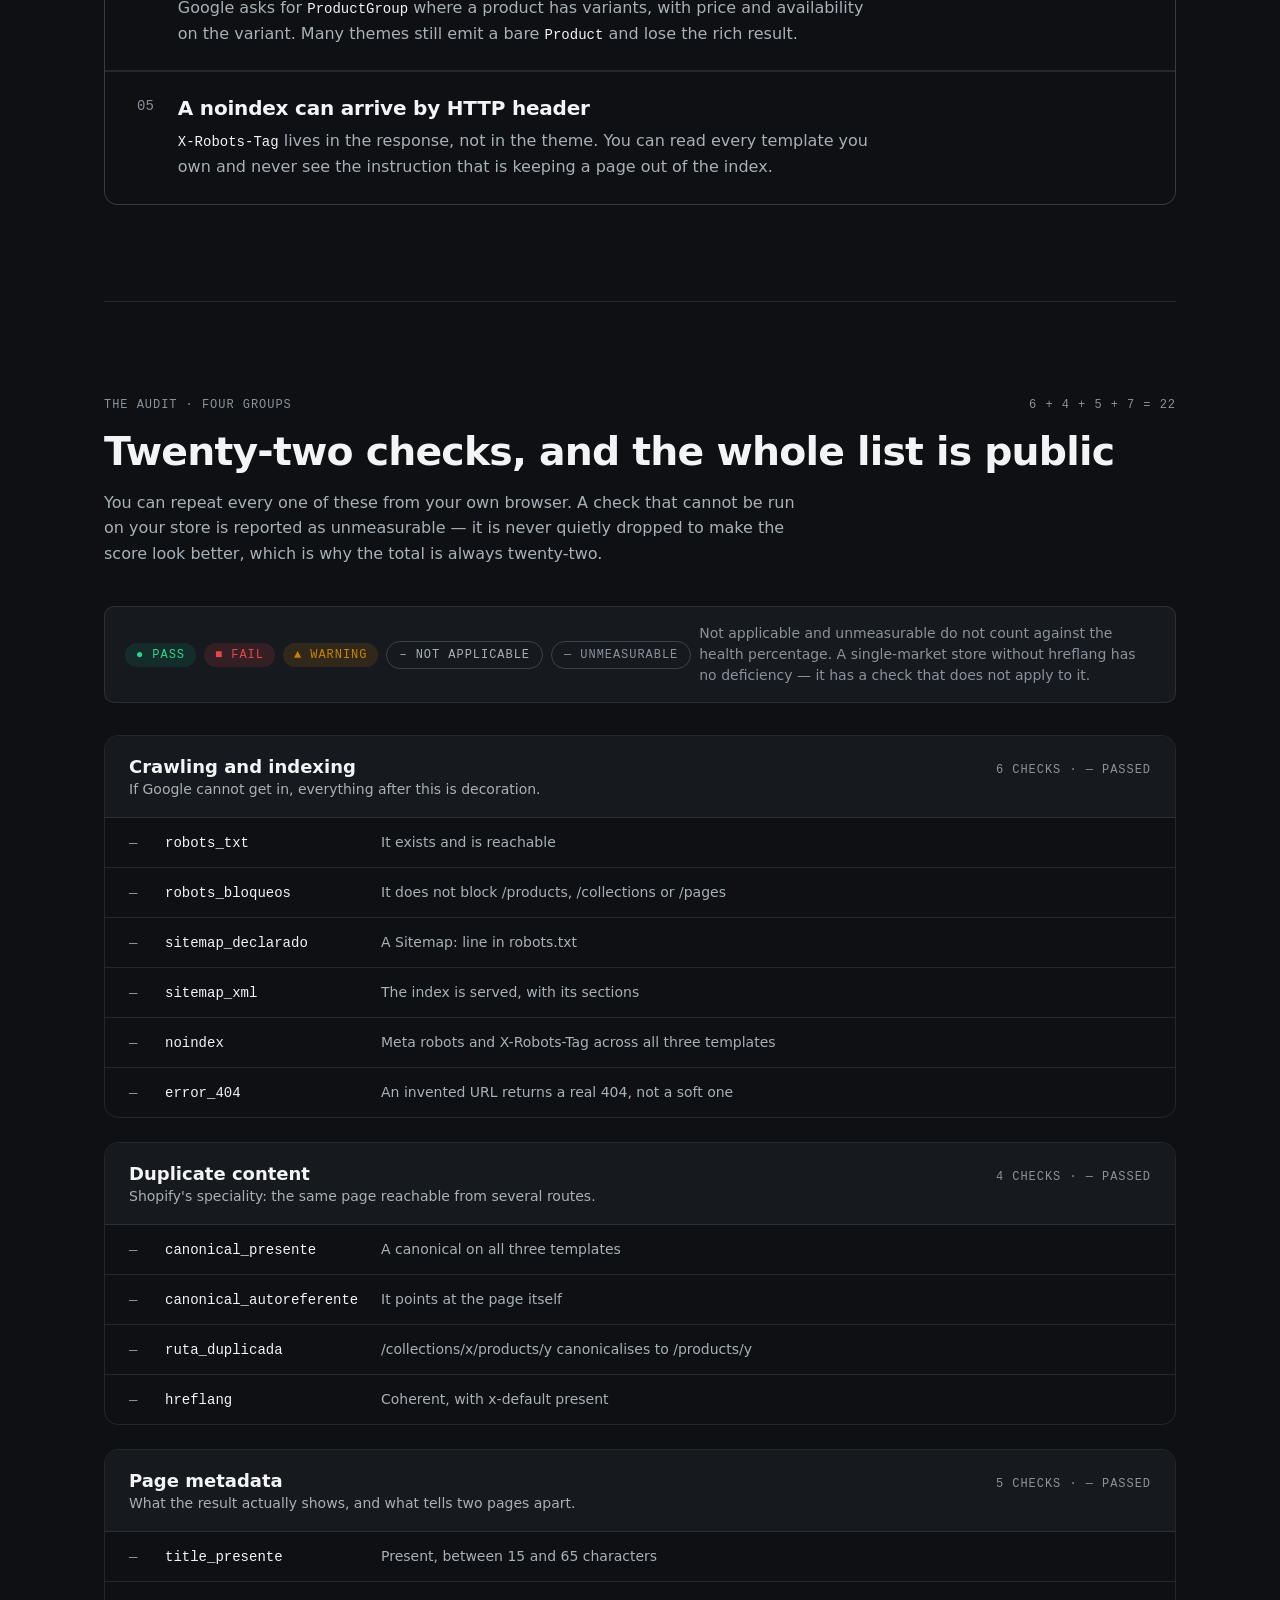
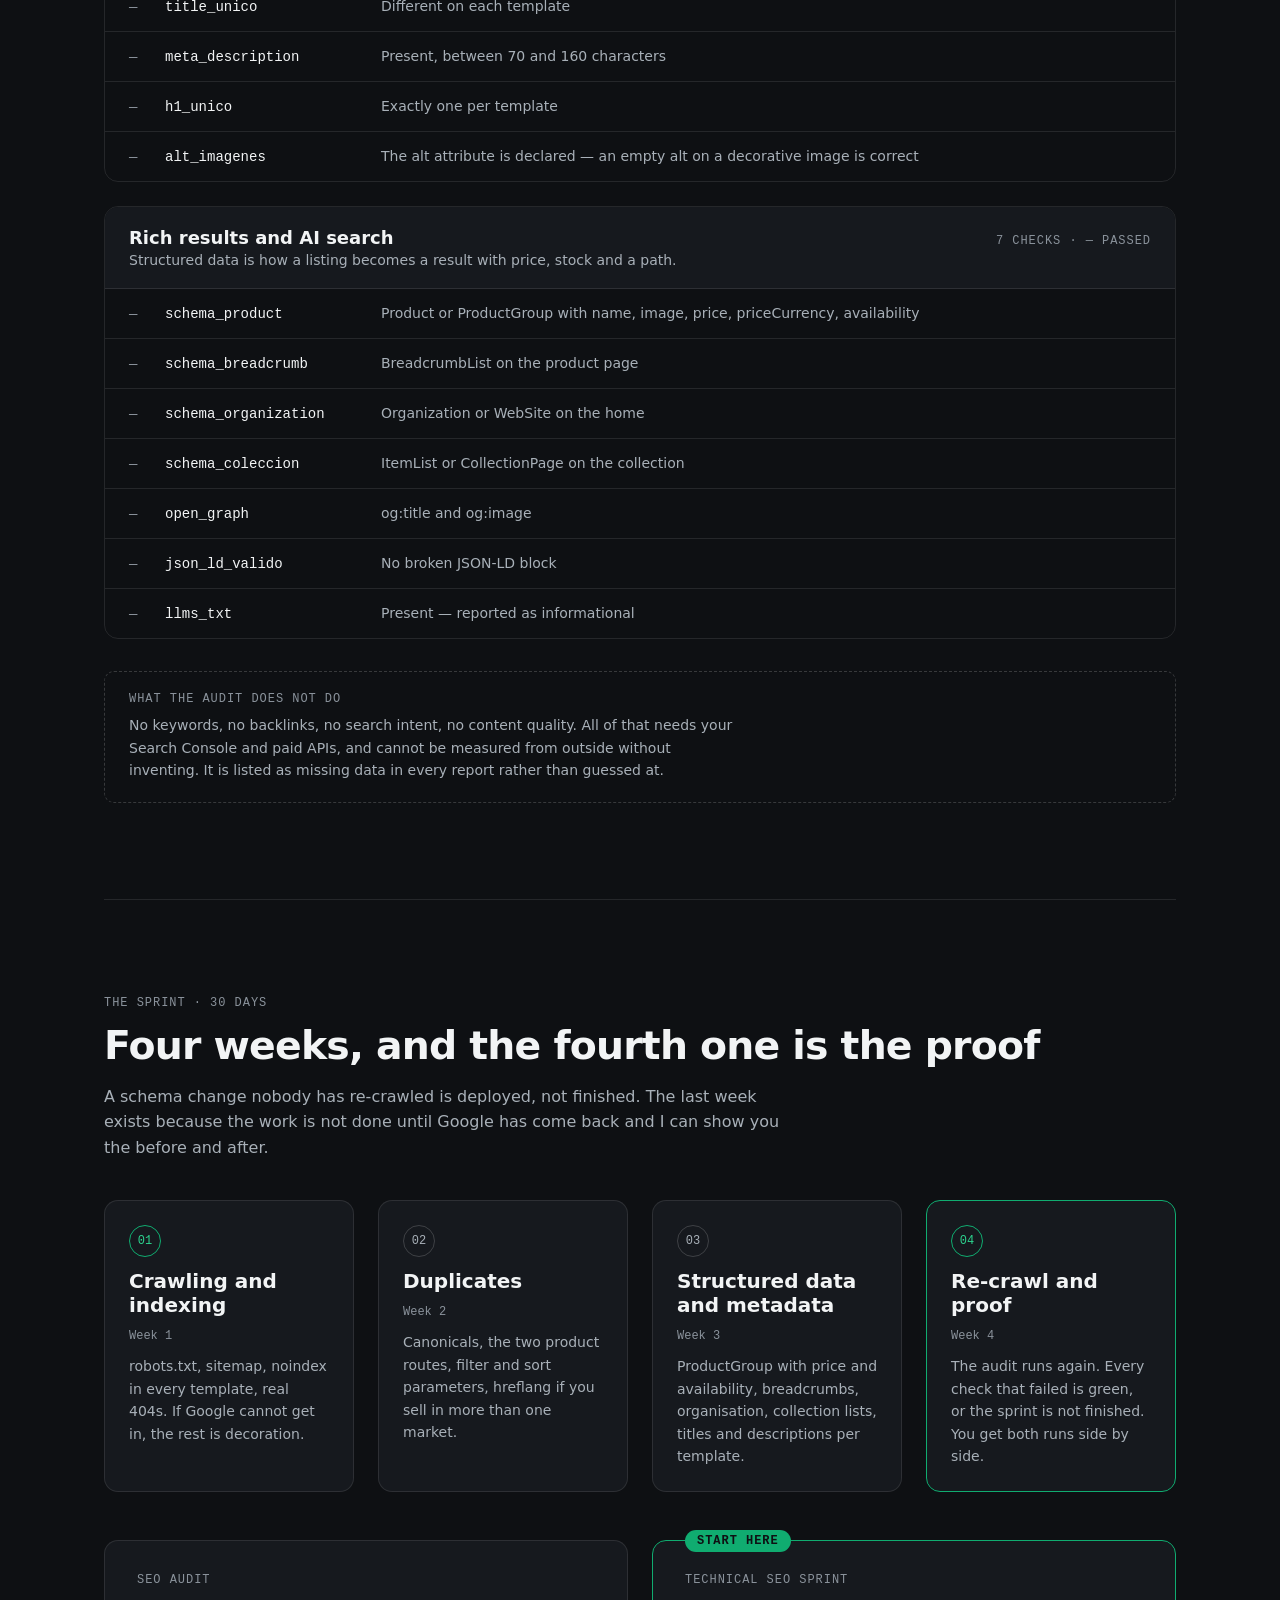
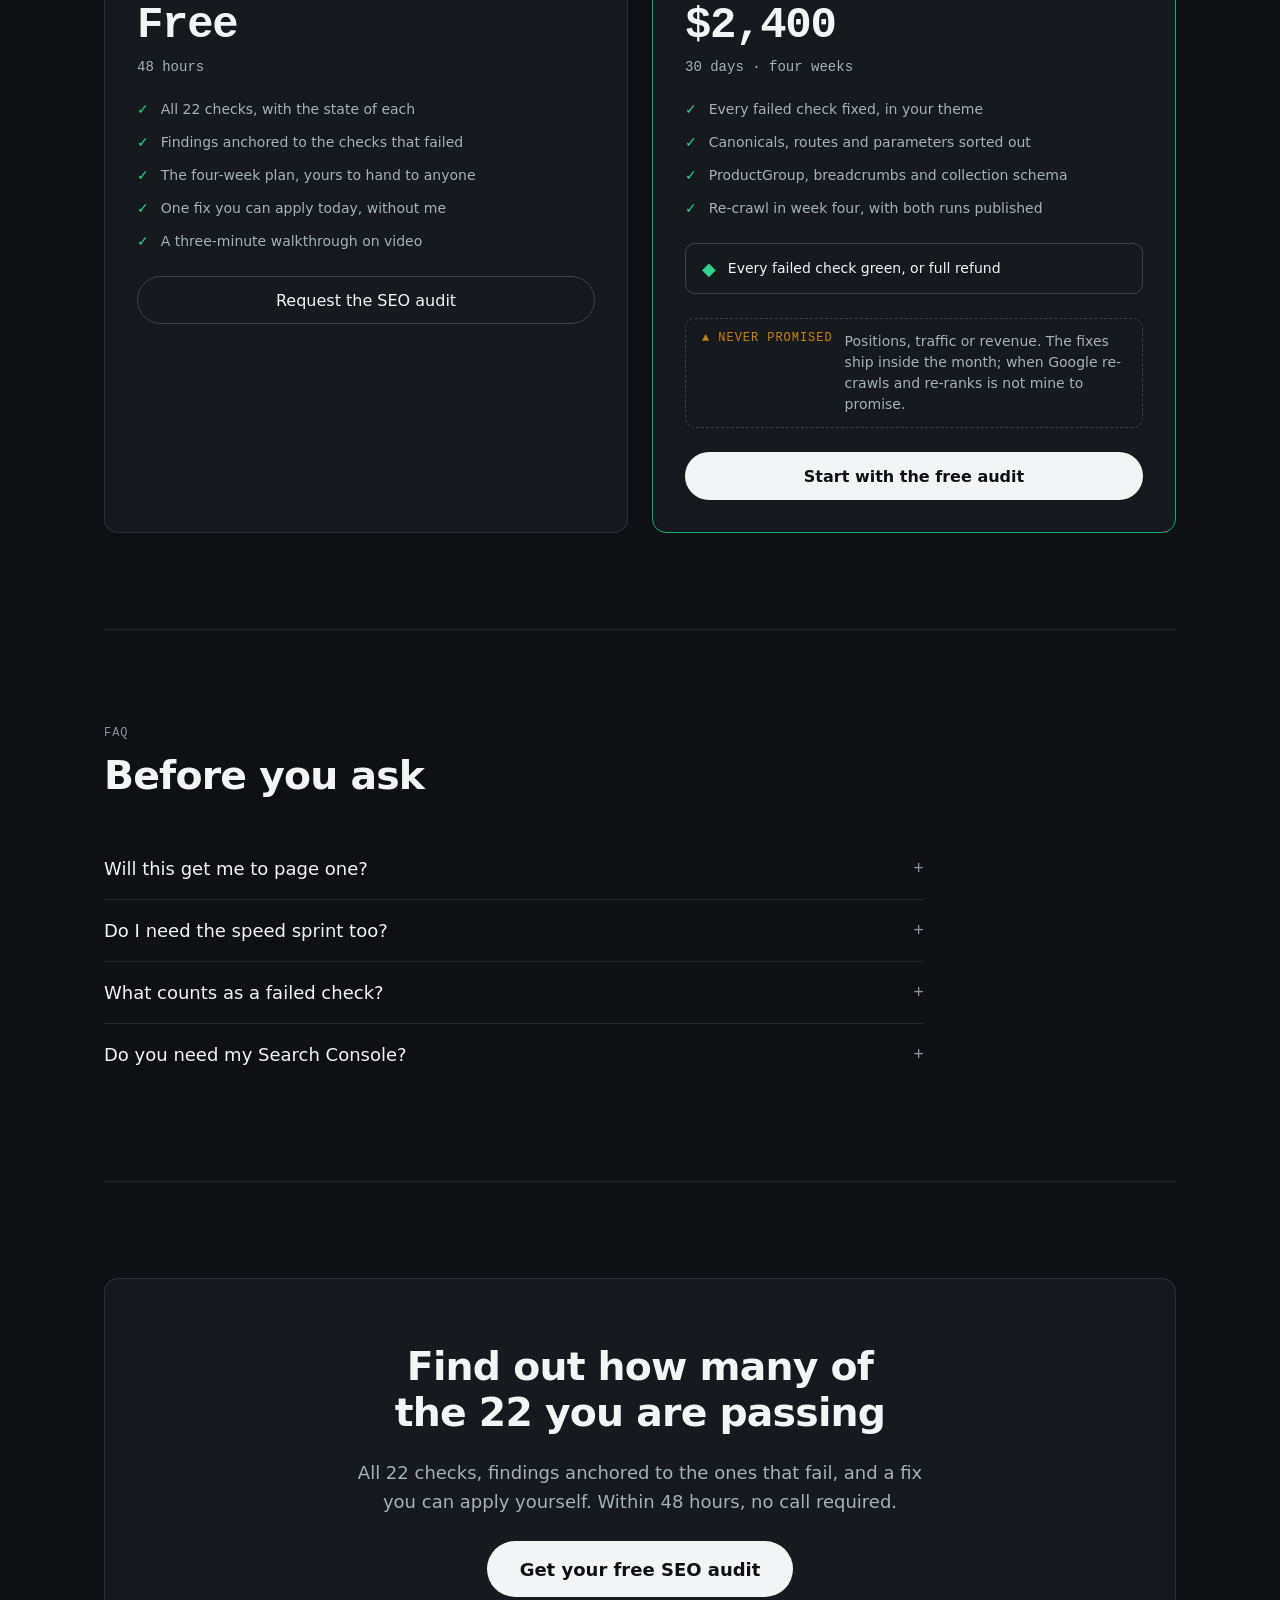
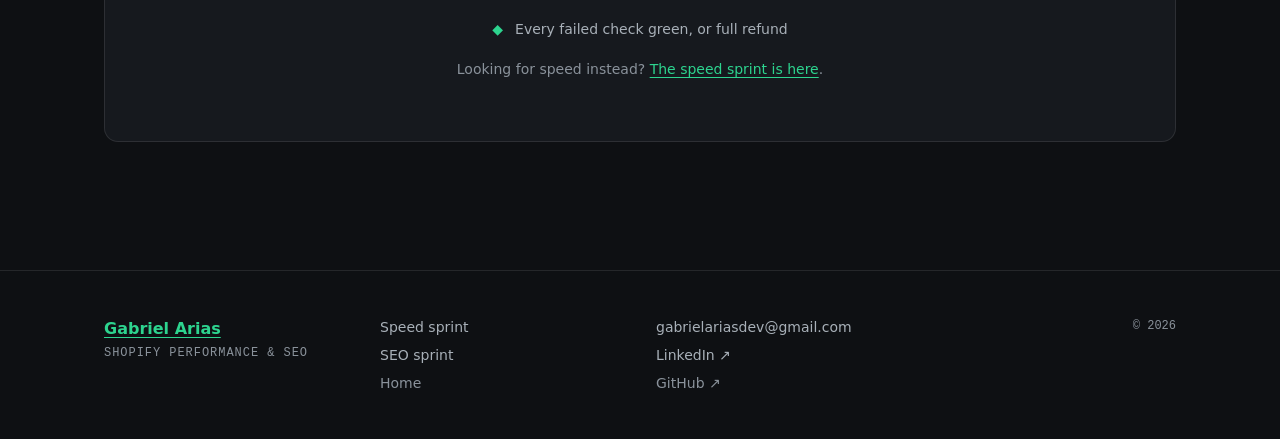
==== commit 086a911e: "Re-measure the site and fill the vitals row with its own figures PSI mobile median is now 98 (98 · 9" ====
--- a/seo.html
+++ b/seo.html
@@ -93,7 +93,7 @@
     <div class="card gauge enter enter--3">
       <div class="mono-label gauge__label" data-i18n="se.gaugeLabel">This site · checks passed</div>
       <div class="score score--measured">22<span class="score__total">/22</span></div>
-      <span class="badge badge--good badge--md" data-i18n="se.gaugeBadge">● Measured 28 Sep 2026</span>
+      <span class="badge badge--good badge--md" data-i18n="se.gaugeBadge">● Measured 6 Oct 2026</span>
       <p class="gauge__note"><span data-i18n="se.gaugeNote">The same 22 checks the free audit runs, against this domain: 22 pass, 0 failed, 0 warnings. The two sprint pages stand in for product pages and the hub for the collection.</span> <a class="gauge__raw" href="medicion/seo.json" data-i18n="self.rawJson">Raw JSON</a></p>
     </div>
   </section>
--- a/assets/styles.css
+++ b/assets/styles.css
@@ -219,7 +219,6 @@
   border:1px solid var(--hairline);
   border-radius:var(--r-lg);
 }
-.card--dashed{border-style:dashed;border-color:var(--hairline-strong)}
 .card--brand{border-color:var(--brand)}
 
 .diamond{color:var(--brand-hi)}
@@ -425,9 +424,7 @@
   font-family:var(--font-ui);font-size:20px;
   display:flex;align-items:center;gap:8px;
 }
-.fact__value--empty{color:var(--ink-muted)}
 .fact__note{font-size:14px;color:var(--ink-secondary)}
-.fact__note--muted{color:var(--ink-muted)}
 
 /* ── Filmstrip ──────────────────────────────────────────── */
 
@@ -466,22 +463,7 @@
 
 .scrub{flex:1;min-width:220px;accent-color:var(--brand-hi);height:44px;cursor:pointer}
 
-/* ── Stats & calculator ─────────────────────────────────── */
-
-.stat-row{
-  display:grid;
-  grid-template-columns:repeat(auto-fit,minmax(min(240px,100%),1fr));
-  gap:24px;margin-bottom:48px;
-}
-.stat{padding:24px}
-.stat__label{margin-bottom:16px}
-.stat__value{
-  font-family:var(--font-mono);font-size:56px;font-weight:600;
-  letter-spacing:-.03em;line-height:1;color:var(--ink-muted);
-}
-/* Rule 04: provenance is mandatory — no source, no number */
-.stat__source{font-size:14px;color:var(--ink-muted);margin-top:16px;line-height:1.5}
-.cite{font-style:normal;color:var(--ink-secondary)}
+/* ── Calculator ─────────────────────────────────────────── */
 
 .calc{padding:32px}
 .calc__label{margin-bottom:32px}
@@ -533,7 +515,6 @@
   margin-top:16px;line-height:1.5;
   padding-top:16px;border-top:1px solid var(--hairline);
 }
-.leak__warn{color:var(--status-warn);font-family:var(--font-mono)}
 .leak__cta{margin-top:24px}
 
 /* ── Hero: dual panel (home) ────────────────────────────── */
@@ -714,54 +695,6 @@
 }
 .warranty .diamond{font-size:18px}
 
-/* ── Case studies ───────────────────────────────────────── */
-
-.cases{display:grid;gap:24px}
-.case{padding:32px;display:grid;gap:24px}
-.case--empty{gap:12px}
-.case__head{display:flex;flex-wrap:wrap;gap:12px;justify-content:space-between;align-items:center}
-.case__slot{font-family:var(--font-mono);font-size:12px;color:var(--ink-muted)}
-.case__cols{
-  display:grid;
-  grid-template-columns:repeat(auto-fit,minmax(min(240px,100%),1fr));
-  gap:32px;
-}
-.case__col-label{margin-bottom:8px}
-.case__text{margin:0;font-size:16px;line-height:1.6;color:var(--ink-secondary);max-width:68ch}
-.case__text--muted{color:var(--ink-muted)}
-
-.bars{display:grid;gap:2px}
-.bar{display:flex;align-items:center;gap:16px}
-.bar__label{width:64px;flex:none}
-.bar__track{
-  flex:1;height:32px;
-  background:var(--plane);border-radius:var(--r-sm);
-  position:relative;
-}
-.bar__fill{height:100%;border-radius:var(--r-sm);opacity:.35}
-.bar__fill--bad{width:100%;background:var(--status-bad)}
-.bar__fill--good{width:34%;background:var(--brand)}
-.bar__value{
-  position:absolute;top:50%;transform:translateY(-50%);
-  font-family:var(--font-mono);font-size:14px;font-weight:600;
-  color:var(--ink-secondary);
-}
-.bar__value--right{right:12px}
-.bar__value--after{left:calc(34% + 12px)}
-
-.await{
-  display:flex;gap:12px;align-items:center;flex-wrap:wrap;
-  padding:12px 16px;
-  border:1px dashed var(--hairline-strong);
-  border-radius:var(--r-md);
-}
-.await__flag{
-  font-family:var(--font-mono);font-size:12px;
-  letter-spacing:.08em;text-transform:uppercase;
-  color:var(--status-warn);white-space:nowrap;
-}
-.await__text{font-size:14px;color:var(--ink-muted);line-height:1.5}
-
 /* ── Process ────────────────────────────────────────────── */
 
 .steps{
@@ -843,6 +776,9 @@
   font-variant-numeric:tabular-nums;color:var(--ink-muted);
 }
 .vital .badge{justify-self:start}
+.vital__value--measured{color:var(--ink-primary)}
+.vitals__head{margin-bottom:16px}
+.vitals__note{margin:16px 0 0;font-size:14px;line-height:1.6;color:var(--ink-muted);max-width:72ch}
 
 /* ── What a crawler reads (SEO) ─────────────────────────
    Radio group plus CSS, no JavaScript: the tabs work with main.js
@@ -1070,18 +1006,10 @@
 
 .fact__value--tight{font-size:22px;letter-spacing:-.01em}
 
-.stat-row--after{margin-bottom:0;margin-top:48px}
 .steps--plan{margin-bottom:48px}
 .step--active{border-color:var(--brand)}
 
 .plans--pair{grid-template-columns:repeat(auto-fit,minmax(min(300px,100%),1fr))}
-.cases--pair{grid-template-columns:repeat(auto-fit,minmax(min(320px,100%),1fr))}
-.case__link{
-  font-size:14px;text-decoration:none;color:var(--ink-secondary);
-  border-bottom:1px solid var(--hairline-strong);
-  justify-self:start;padding-bottom:2px;
-}
-.case__link:hover{color:var(--ink-primary)}
 
 .cta__head{display:grid;gap:16px;justify-items:center}
 /* Flex, not the auto-fit grid every other pair on the site uses, and the
@@ -1123,7 +1051,7 @@
   .section{padding:64px 0}
   .hero{gap:40px}
   .fact--divided{border-left:0;padding-left:0;border-top:1px solid var(--hairline);padding-top:24px}
-  .calc,.plan,.case,.gauge{padding:24px}
+  .calc,.plan,.gauge{padding:24px}
   .cta{padding:40px 24px}
   .foot-copy{text-align:left}
 }
@@ -1147,9 +1075,9 @@
    and the desktop footer keeps its tighter rhythm. */
 
 @media (pointer:coarse){
-  .brand,.link-quiet,.track__aside,.case__link,.foot-brand__name{position:relative}
+  .brand,.link-quiet,.track__aside,.foot-brand__name{position:relative}
   .brand::after,.link-quiet::after,.track__aside::after,
-  .case__link::after,.foot-brand__name::after{
+  .foot-brand__name::after{
     content:"";position:absolute;
     left:0;right:0;top:50%;
     height:44px;transform:translateY(-50%);
@@ -1178,7 +1106,6 @@
   .btn__short{display:inline}
   .film__controls{gap:12px}
   .film__readout{min-width:0}
-  .bar__label{width:52px}
 
   /* One row, three things, 288px of it on the narrowest phone still sold:
      brand, language switch, CTA. At the desktop sizes the CTA hung ~40px
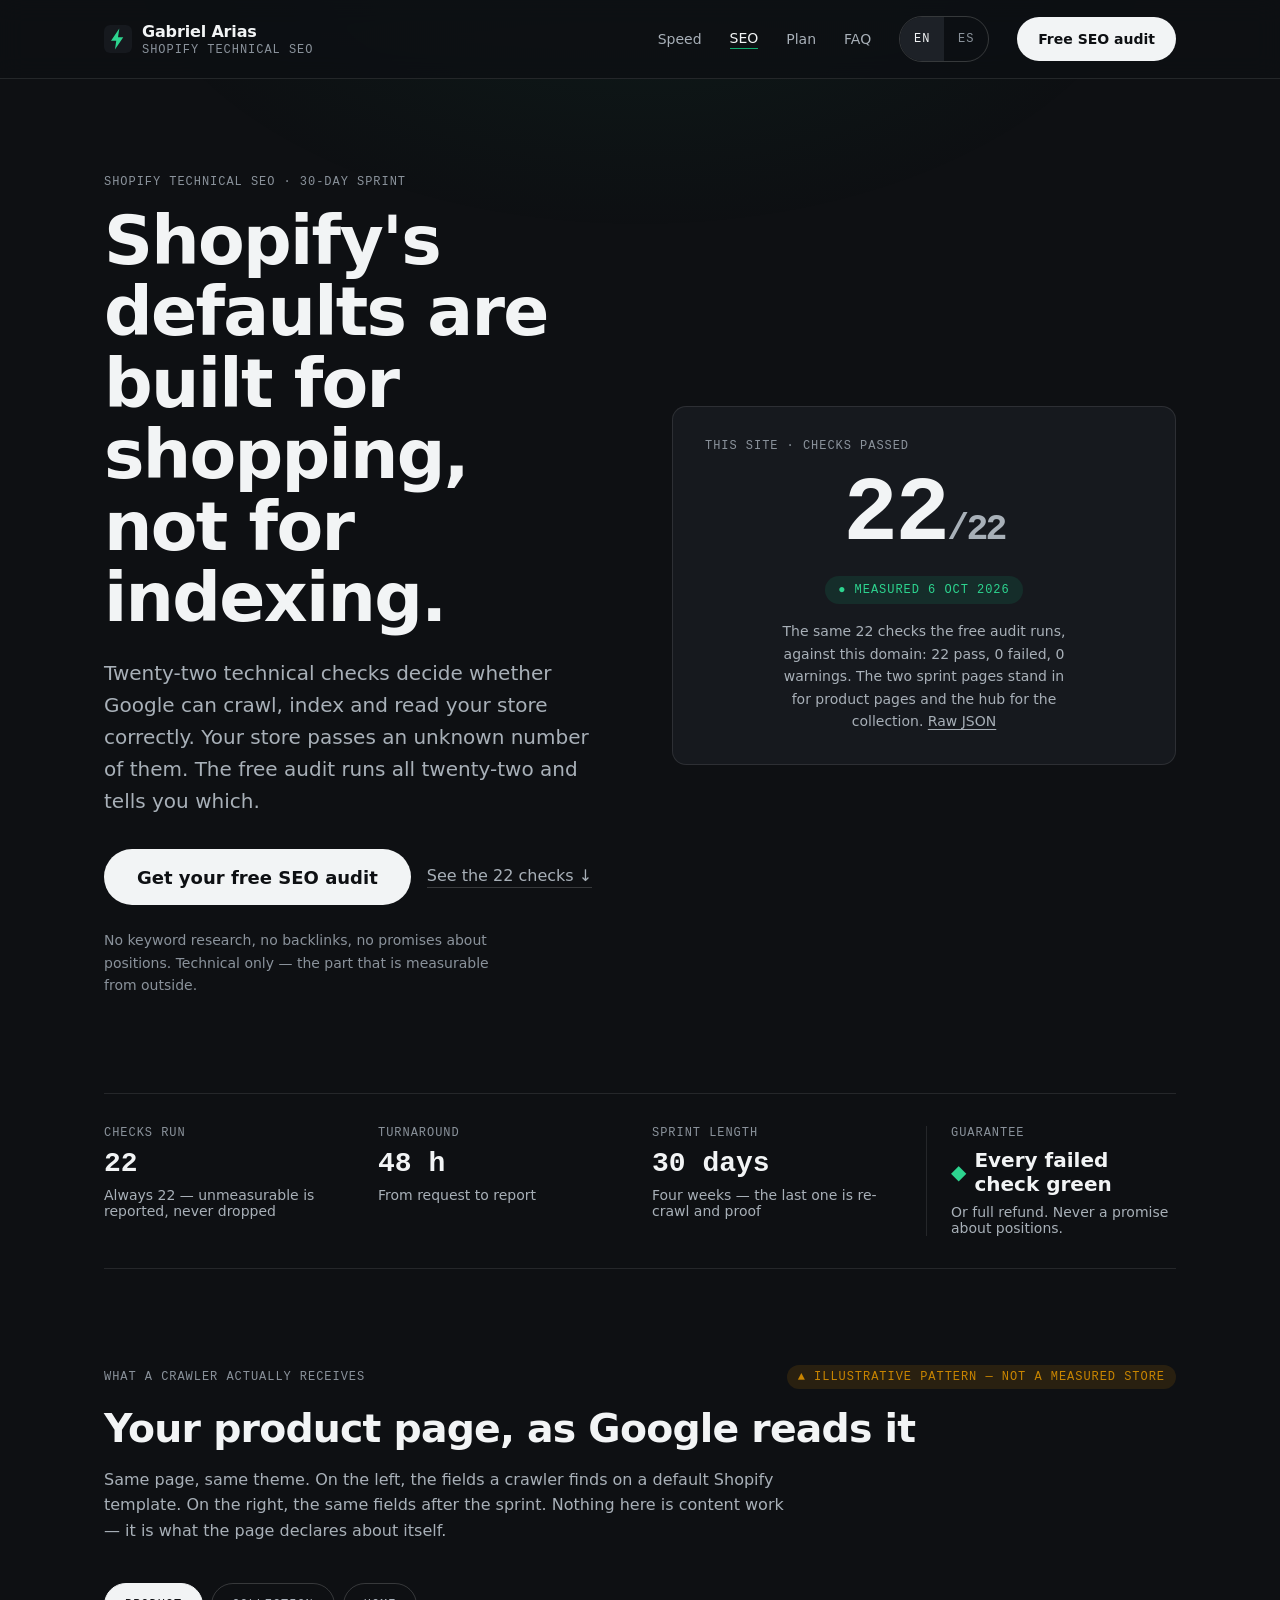
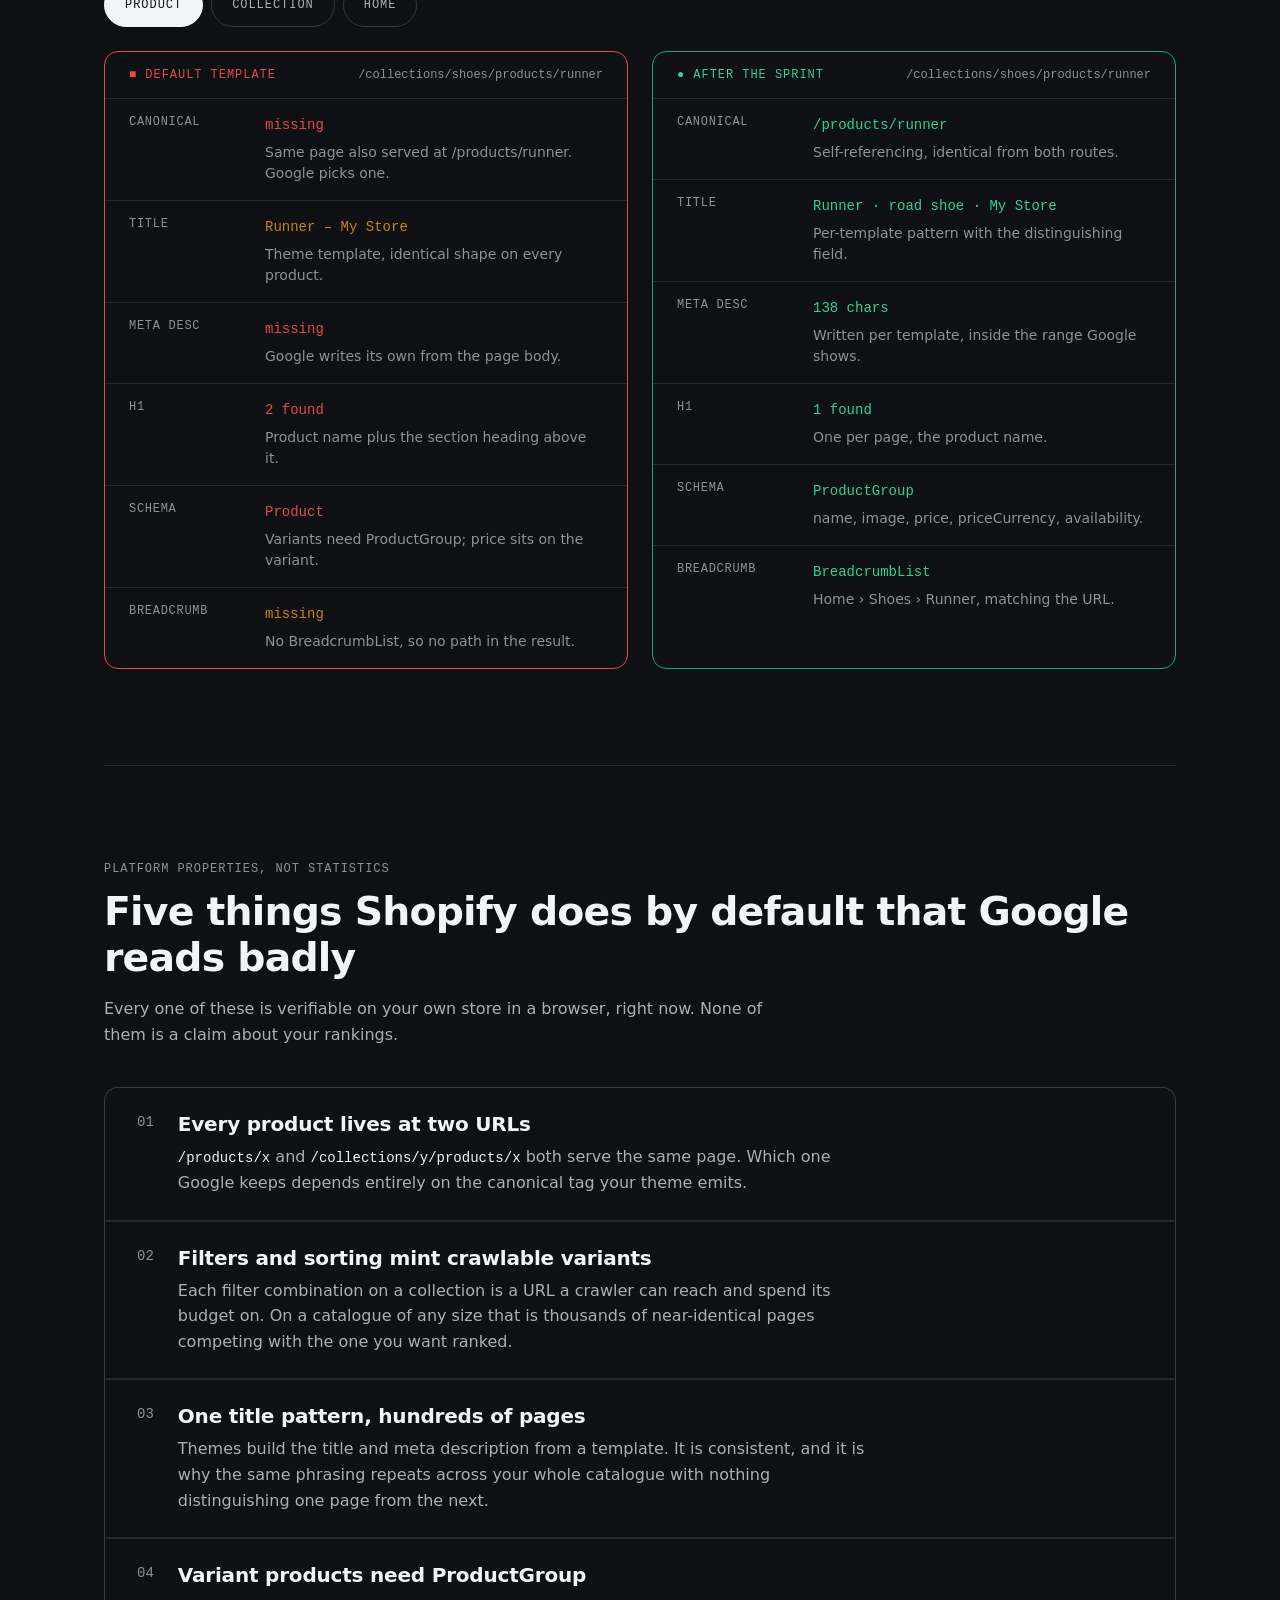
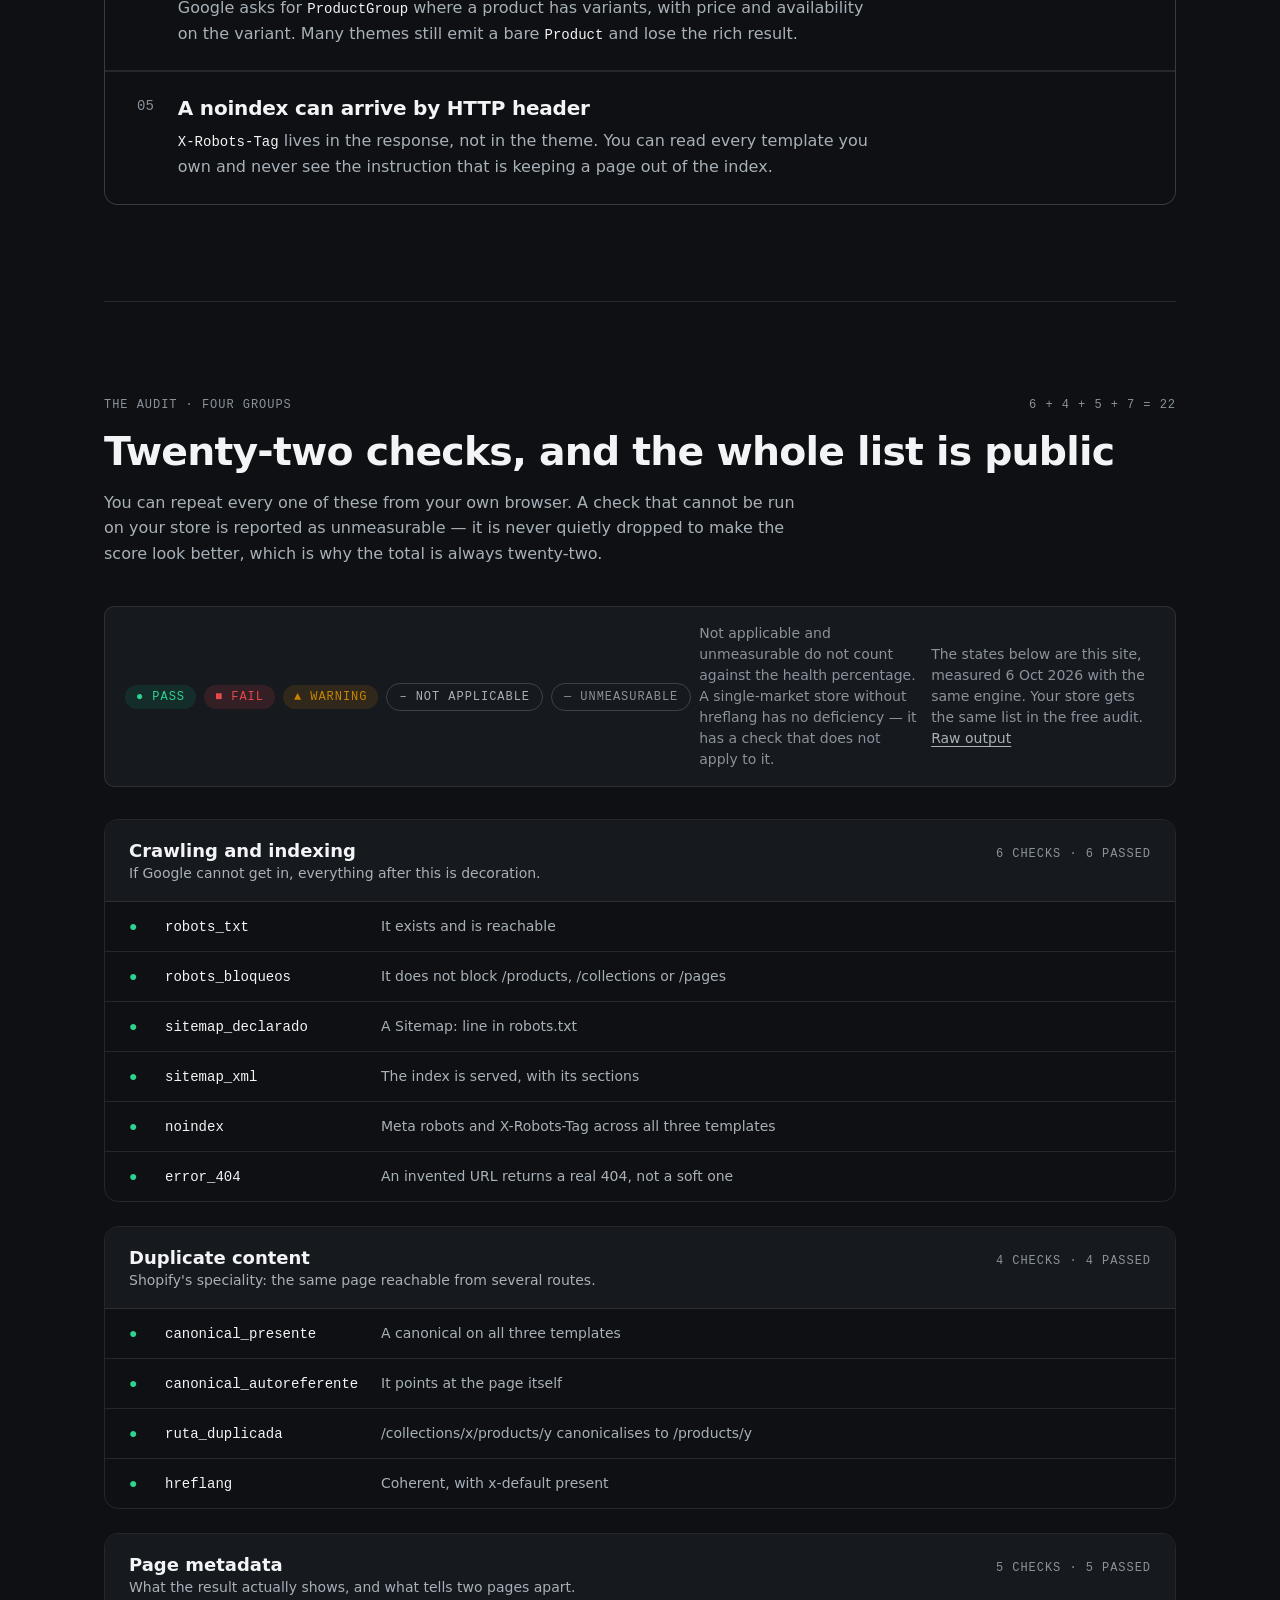
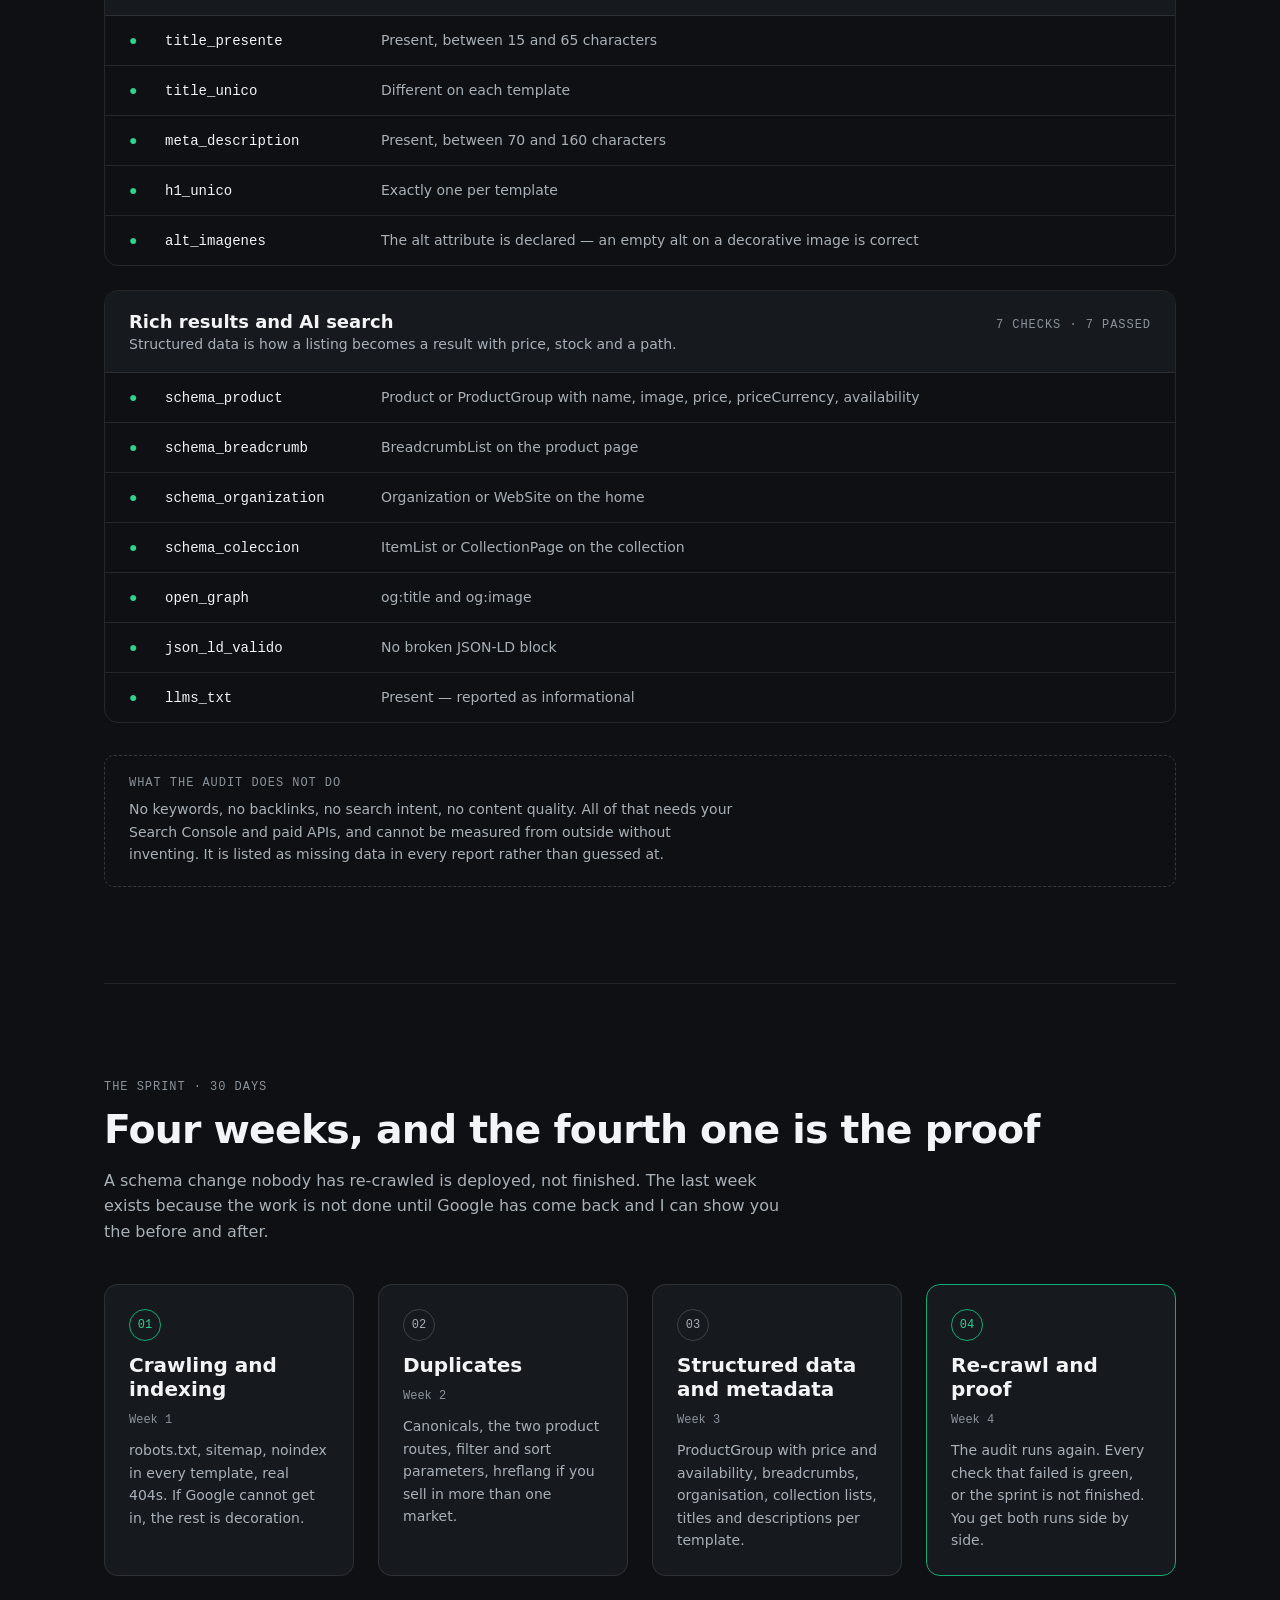
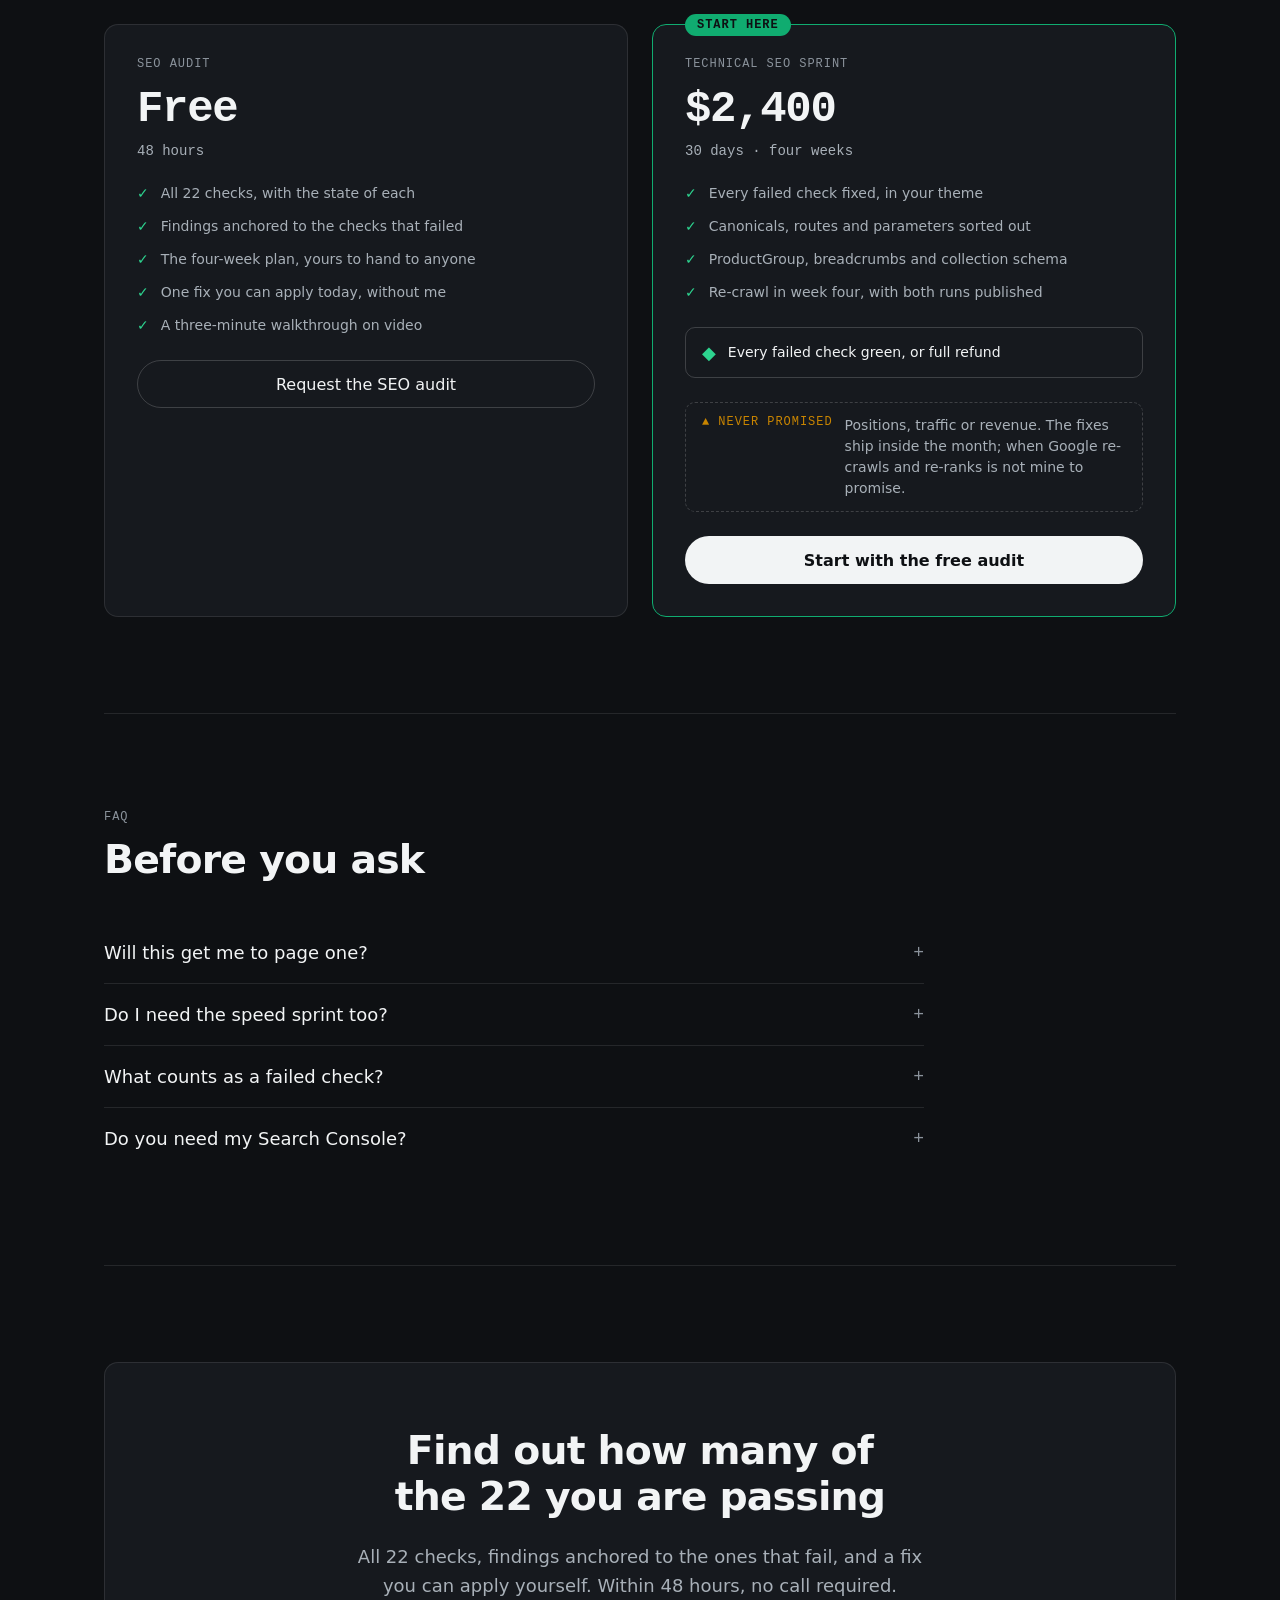
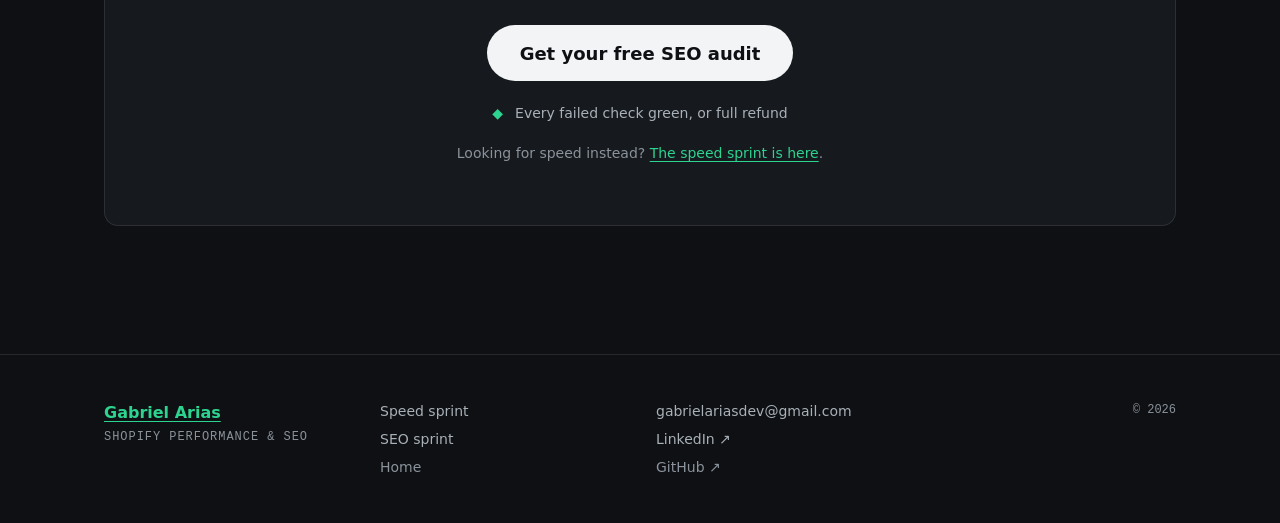
==== commit 4e5bb296: "Fill the SEO check tables with this site's measured states The hub's track card and the 22 rows on s" ====
--- a/seo.html
+++ b/seo.html
@@ -303,6 +303,7 @@
       <span class="badge badge--outline badge--sm" data-i18n="se.na">– Not applicable</span>
       <span class="badge badge--outline badge--sm badge--muted" data-i18n="se.unmeasurable">— Unmeasurable</span>
       <span class="legend__note" data-i18n="se.legendNote">Not applicable and unmeasurable do not count against the health percentage. A single-market store without hreflang has no deficiency — it has a check that does not apply to it.</span>
+      <span class="legend__note"><span data-i18n="se.checksMeasured">The states below are this site, measured 6 Oct 2026 with the same engine. Your store gets the same list in the free audit.</span> <a class="gauge__raw" href="medicion/seo.json" data-i18n="self.raw">Raw output</a></span>
     </div>
 
     <div class="checks reveal">
@@ -312,14 +313,14 @@
             <div class="checks__title" data-i18n="groups.crawl">Crawling and indexing</div>
             <div class="checks__why" data-i18n="se.g1why">If Google cannot get in, everything after this is decoration.</div>
           </div>
-          <div class="mono-label checks__count"><span data-i18n="se.checksWord">6 checks</span> · — <span data-i18n="se.passedWord">passed</span></div>
-        </div>
-        <div class="checks__row"><span class="checks__state">—</span><span class="checks__id">robots_txt</span><span class="checks__what" data-i18n="se.c1">It exists and is reachable</span></div>
-        <div class="checks__row"><span class="checks__state">—</span><span class="checks__id">robots_bloqueos</span><span class="checks__what" data-i18n="se.c2">It does not block /products, /collections or /pages</span></div>
-        <div class="checks__row"><span class="checks__state">—</span><span class="checks__id">sitemap_declarado</span><span class="checks__what" data-i18n="se.c3">A Sitemap: line in robots.txt</span></div>
-        <div class="checks__row"><span class="checks__state">—</span><span class="checks__id">sitemap_xml</span><span class="checks__what" data-i18n="se.c4">The index is served, with its sections</span></div>
-        <div class="checks__row"><span class="checks__state">—</span><span class="checks__id">noindex</span><span class="checks__what" data-i18n="se.c5">Meta robots and X-Robots-Tag across all three templates</span></div>
-        <div class="checks__row"><span class="checks__state">—</span><span class="checks__id">error_404</span><span class="checks__what" data-i18n="se.c6">An invented URL returns a real 404, not a soft one</span></div>
+          <div class="mono-label checks__count"><span data-i18n="se.checksWord">6 checks</span> · 6 <span data-i18n="se.passedWord">passed</span></div>
+        </div>
+        <div class="checks__row"><span class="checks__state checks__state--pass">●</span><span class="checks__id">robots_txt</span><span class="checks__what" data-i18n="se.c1">It exists and is reachable</span></div>
+        <div class="checks__row"><span class="checks__state checks__state--pass">●</span><span class="checks__id">robots_bloqueos</span><span class="checks__what" data-i18n="se.c2">It does not block /products, /collections or /pages</span></div>
+        <div class="checks__row"><span class="checks__state checks__state--pass">●</span><span class="checks__id">sitemap_declarado</span><span class="checks__what" data-i18n="se.c3">A Sitemap: line in robots.txt</span></div>
+        <div class="checks__row"><span class="checks__state checks__state--pass">●</span><span class="checks__id">sitemap_xml</span><span class="checks__what" data-i18n="se.c4">The index is served, with its sections</span></div>
+        <div class="checks__row"><span class="checks__state checks__state--pass">●</span><span class="checks__id">noindex</span><span class="checks__what" data-i18n="se.c5">Meta robots and X-Robots-Tag across all three templates</span></div>
+        <div class="checks__row"><span class="checks__state checks__state--pass">●</span><span class="checks__id">error_404</span><span class="checks__what" data-i18n="se.c6">An invented URL returns a real 404, not a soft one</span></div>
       </div>
 
       <div class="checks__group">
@@ -328,12 +329,12 @@
             <div class="checks__title" data-i18n="groups.dupes">Duplicate content</div>
             <div class="checks__why" data-i18n="se.g2why">Shopify's speciality: the same page reachable from several routes.</div>
           </div>
-          <div class="mono-label checks__count"><span data-i18n="se.checksWord4">4 checks</span> · — <span data-i18n="se.passedWord">passed</span></div>
-        </div>
-        <div class="checks__row"><span class="checks__state">—</span><span class="checks__id">canonical_presente</span><span class="checks__what" data-i18n="se.c7">A canonical on all three templates</span></div>
-        <div class="checks__row"><span class="checks__state">—</span><span class="checks__id">canonical_autoreferente</span><span class="checks__what" data-i18n="se.c8">It points at the page itself</span></div>
-        <div class="checks__row"><span class="checks__state">—</span><span class="checks__id">ruta_duplicada</span><span class="checks__what" data-i18n="se.c9">/collections/x/products/y canonicalises to /products/y</span></div>
-        <div class="checks__row"><span class="checks__state">—</span><span class="checks__id">hreflang</span><span class="checks__what" data-i18n="se.c10">Coherent, with x-default present</span></div>
+          <div class="mono-label checks__count"><span data-i18n="se.checksWord4">4 checks</span> · 4 <span data-i18n="se.passedWord">passed</span></div>
+        </div>
+        <div class="checks__row"><span class="checks__state checks__state--pass">●</span><span class="checks__id">canonical_presente</span><span class="checks__what" data-i18n="se.c7">A canonical on all three templates</span></div>
+        <div class="checks__row"><span class="checks__state checks__state--pass">●</span><span class="checks__id">canonical_autoreferente</span><span class="checks__what" data-i18n="se.c8">It points at the page itself</span></div>
+        <div class="checks__row"><span class="checks__state checks__state--pass">●</span><span class="checks__id">ruta_duplicada</span><span class="checks__what" data-i18n="se.c9">/collections/x/products/y canonicalises to /products/y</span></div>
+        <div class="checks__row"><span class="checks__state checks__state--pass">●</span><span class="checks__id">hreflang</span><span class="checks__what" data-i18n="se.c10">Coherent, with x-default present</span></div>
       </div>
 
       <div class="checks__group">
@@ -342,13 +343,13 @@
             <div class="checks__title" data-i18n="groups.meta">Page metadata</div>
             <div class="checks__why" data-i18n="se.g3why">What the result actually shows, and what tells two pages apart.</div>
           </div>
-          <div class="mono-label checks__count"><span data-i18n="se.checksWord5">5 checks</span> · — <span data-i18n="se.passedWord">passed</span></div>
-        </div>
-        <div class="checks__row"><span class="checks__state">—</span><span class="checks__id">title_presente</span><span class="checks__what" data-i18n="se.c11">Present, between 15 and 65 characters</span></div>
-        <div class="checks__row"><span class="checks__state">—</span><span class="checks__id">title_unico</span><span class="checks__what" data-i18n="se.c12">Different on each template</span></div>
-        <div class="checks__row"><span class="checks__state">—</span><span class="checks__id">meta_description</span><span class="checks__what" data-i18n="se.c13">Present, between 70 and 160 characters</span></div>
-        <div class="checks__row"><span class="checks__state">—</span><span class="checks__id">h1_unico</span><span class="checks__what" data-i18n="se.c14">Exactly one per template</span></div>
-        <div class="checks__row"><span class="checks__state">—</span><span class="checks__id">alt_imagenes</span><span class="checks__what" data-i18n="se.c15">The alt attribute is declared — an empty alt on a decorative image is correct</span></div>
+          <div class="mono-label checks__count"><span data-i18n="se.checksWord5">5 checks</span> · 5 <span data-i18n="se.passedWord">passed</span></div>
+        </div>
+        <div class="checks__row"><span class="checks__state checks__state--pass">●</span><span class="checks__id">title_presente</span><span class="checks__what" data-i18n="se.c11">Present, between 15 and 65 characters</span></div>
+        <div class="checks__row"><span class="checks__state checks__state--pass">●</span><span class="checks__id">title_unico</span><span class="checks__what" data-i18n="se.c12">Different on each template</span></div>
+        <div class="checks__row"><span class="checks__state checks__state--pass">●</span><span class="checks__id">meta_description</span><span class="checks__what" data-i18n="se.c13">Present, between 70 and 160 characters</span></div>
+        <div class="checks__row"><span class="checks__state checks__state--pass">●</span><span class="checks__id">h1_unico</span><span class="checks__what" data-i18n="se.c14">Exactly one per template</span></div>
+        <div class="checks__row"><span class="checks__state checks__state--pass">●</span><span class="checks__id">alt_imagenes</span><span class="checks__what" data-i18n="se.c15">The alt attribute is declared — an empty alt on a decorative image is correct</span></div>
       </div>
 
       <div class="checks__group">
@@ -357,15 +358,15 @@
             <div class="checks__title" data-i18n="groups.rich">Rich results and AI search</div>
             <div class="checks__why" data-i18n="se.g4why">Structured data is how a listing becomes a result with price, stock and a path.</div>
           </div>
-          <div class="mono-label checks__count"><span data-i18n="se.checksWord7">7 checks</span> · — <span data-i18n="se.passedWord">passed</span></div>
-        </div>
-        <div class="checks__row"><span class="checks__state">—</span><span class="checks__id">schema_product</span><span class="checks__what" data-i18n="se.c16">Product or ProductGroup with name, image, price, priceCurrency, availability</span></div>
-        <div class="checks__row"><span class="checks__state">—</span><span class="checks__id">schema_breadcrumb</span><span class="checks__what" data-i18n="se.c17">BreadcrumbList on the product page</span></div>
-        <div class="checks__row"><span class="checks__state">—</span><span class="checks__id">schema_organization</span><span class="checks__what" data-i18n="se.c18">Organization or WebSite on the home</span></div>
-        <div class="checks__row"><span class="checks__state">—</span><span class="checks__id">schema_coleccion</span><span class="checks__what" data-i18n="se.c19">ItemList or CollectionPage on the collection</span></div>
-        <div class="checks__row"><span class="checks__state">—</span><span class="checks__id">open_graph</span><span class="checks__what" data-i18n="se.c20">og:title and og:image</span></div>
-        <div class="checks__row"><span class="checks__state">—</span><span class="checks__id">json_ld_valido</span><span class="checks__what" data-i18n="se.c21">No broken JSON-LD block</span></div>
-        <div class="checks__row"><span class="checks__state">—</span><span class="checks__id">llms_txt</span><span class="checks__what" data-i18n="se.c22">Present — reported as informational</span></div>
+          <div class="mono-label checks__count"><span data-i18n="se.checksWord7">7 checks</span> · 7 <span data-i18n="se.passedWord">passed</span></div>
+        </div>
+        <div class="checks__row"><span class="checks__state checks__state--pass">●</span><span class="checks__id">schema_product</span><span class="checks__what" data-i18n="se.c16">Product or ProductGroup with name, image, price, priceCurrency, availability</span></div>
+        <div class="checks__row"><span class="checks__state checks__state--pass">●</span><span class="checks__id">schema_breadcrumb</span><span class="checks__what" data-i18n="se.c17">BreadcrumbList on the product page</span></div>
+        <div class="checks__row"><span class="checks__state checks__state--pass">●</span><span class="checks__id">schema_organization</span><span class="checks__what" data-i18n="se.c18">Organization or WebSite on the home</span></div>
+        <div class="checks__row"><span class="checks__state checks__state--pass">●</span><span class="checks__id">schema_coleccion</span><span class="checks__what" data-i18n="se.c19">ItemList or CollectionPage on the collection</span></div>
+        <div class="checks__row"><span class="checks__state checks__state--pass">●</span><span class="checks__id">open_graph</span><span class="checks__what" data-i18n="se.c20">og:title and og:image</span></div>
+        <div class="checks__row"><span class="checks__state checks__state--pass">●</span><span class="checks__id">json_ld_valido</span><span class="checks__what" data-i18n="se.c21">No broken JSON-LD block</span></div>
+        <div class="checks__row"><span class="checks__state checks__state--pass">●</span><span class="checks__id">llms_txt</span><span class="checks__what" data-i18n="se.c22">Present — reported as informational</span></div>
       </div>
     </div>
 
--- a/assets/styles.css
+++ b/assets/styles.css
@@ -606,6 +606,7 @@
   font-family:var(--font-mono);font-size:14px;
   color:var(--ink-muted);font-variant-numeric:tabular-nums;white-space:nowrap;
 }
+.groups__count--pass{color:var(--brand-hi)}
 
 /* ── Report anatomy ─────────────────────────────────────── */
 
@@ -883,6 +884,9 @@
 }
 .checks__group .checks__row:last-child{border-bottom:0}
 .checks__state{font-family:var(--font-mono);font-size:14px;color:var(--ink-muted)}
+.checks__state--pass{color:var(--brand-hi)}
+.checks__state--fail{color:var(--status-bad)}
+.checks__state--warn{color:var(--status-warn)}
 .checks__id{font-family:var(--font-mono);font-size:14px;color:var(--ink-primary);word-break:break-word}
 .checks__what{font-size:14px;line-height:1.5;color:var(--ink-secondary)}
 
